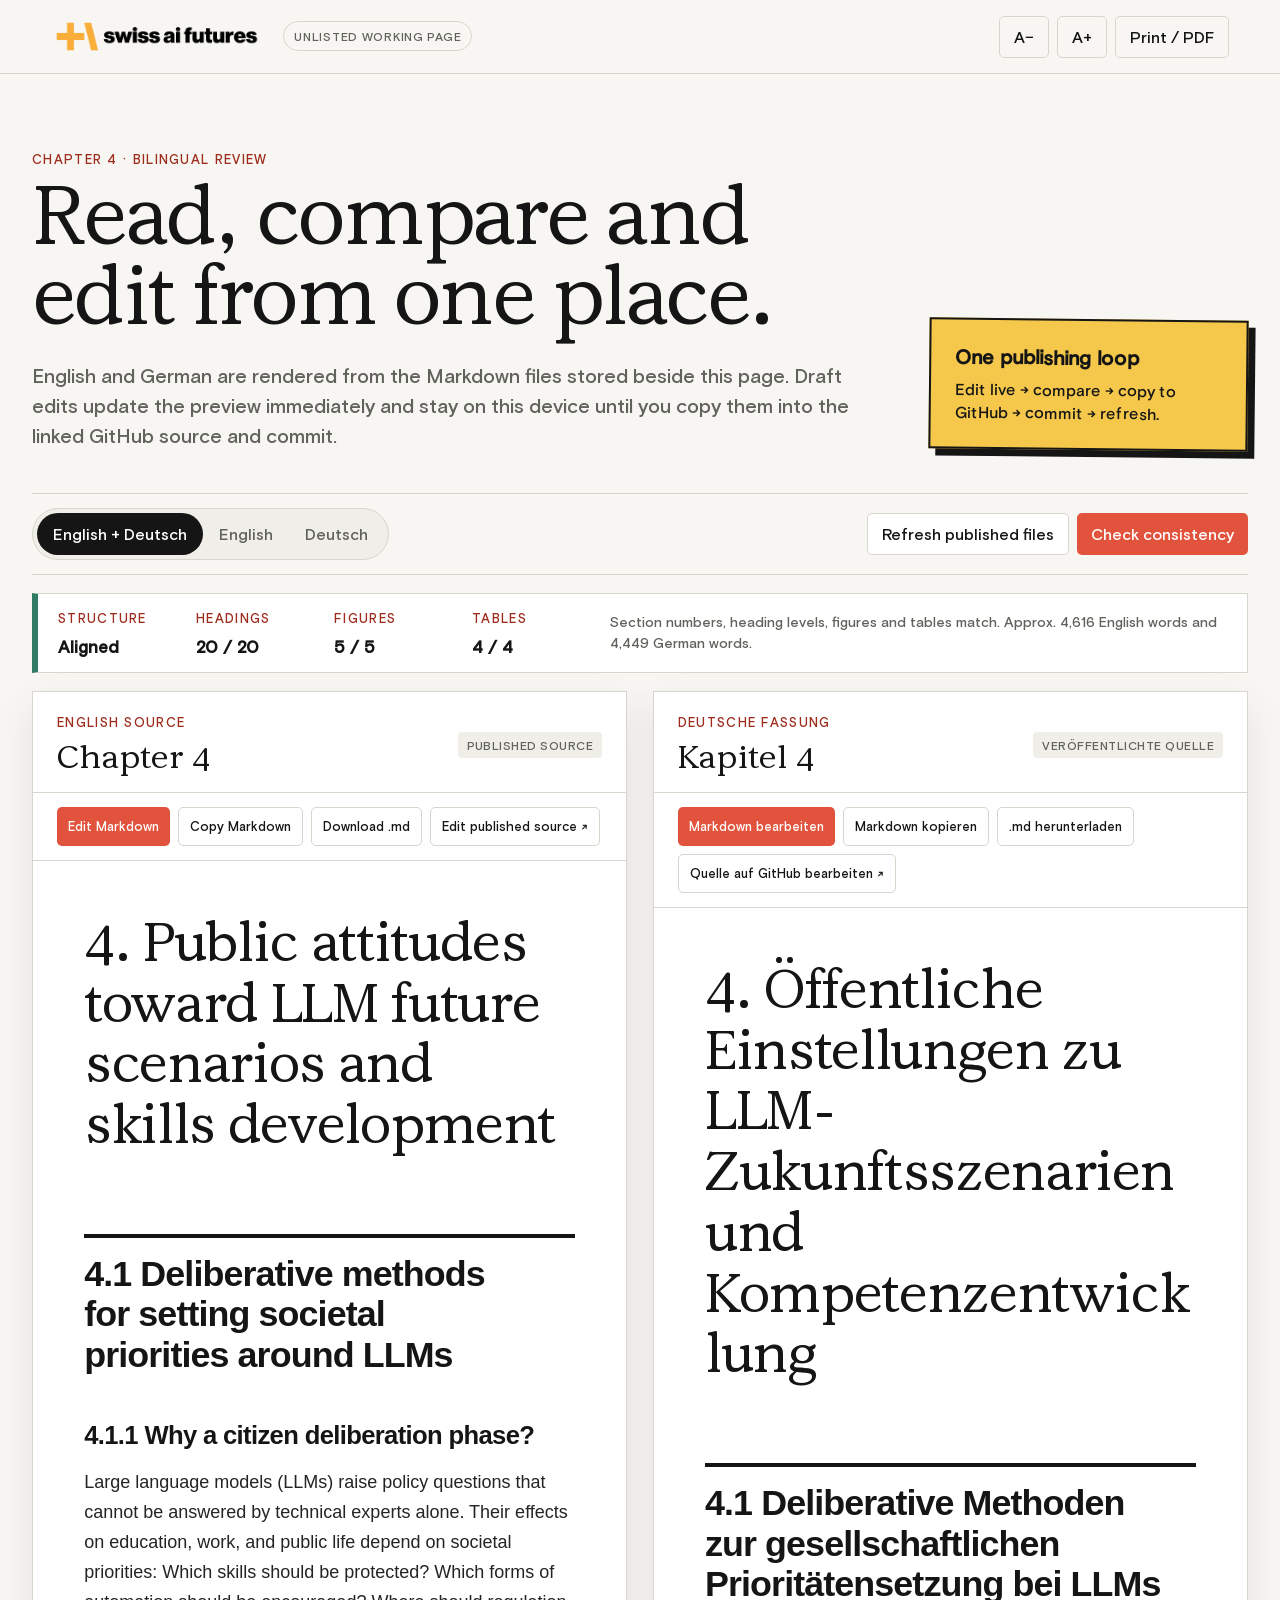
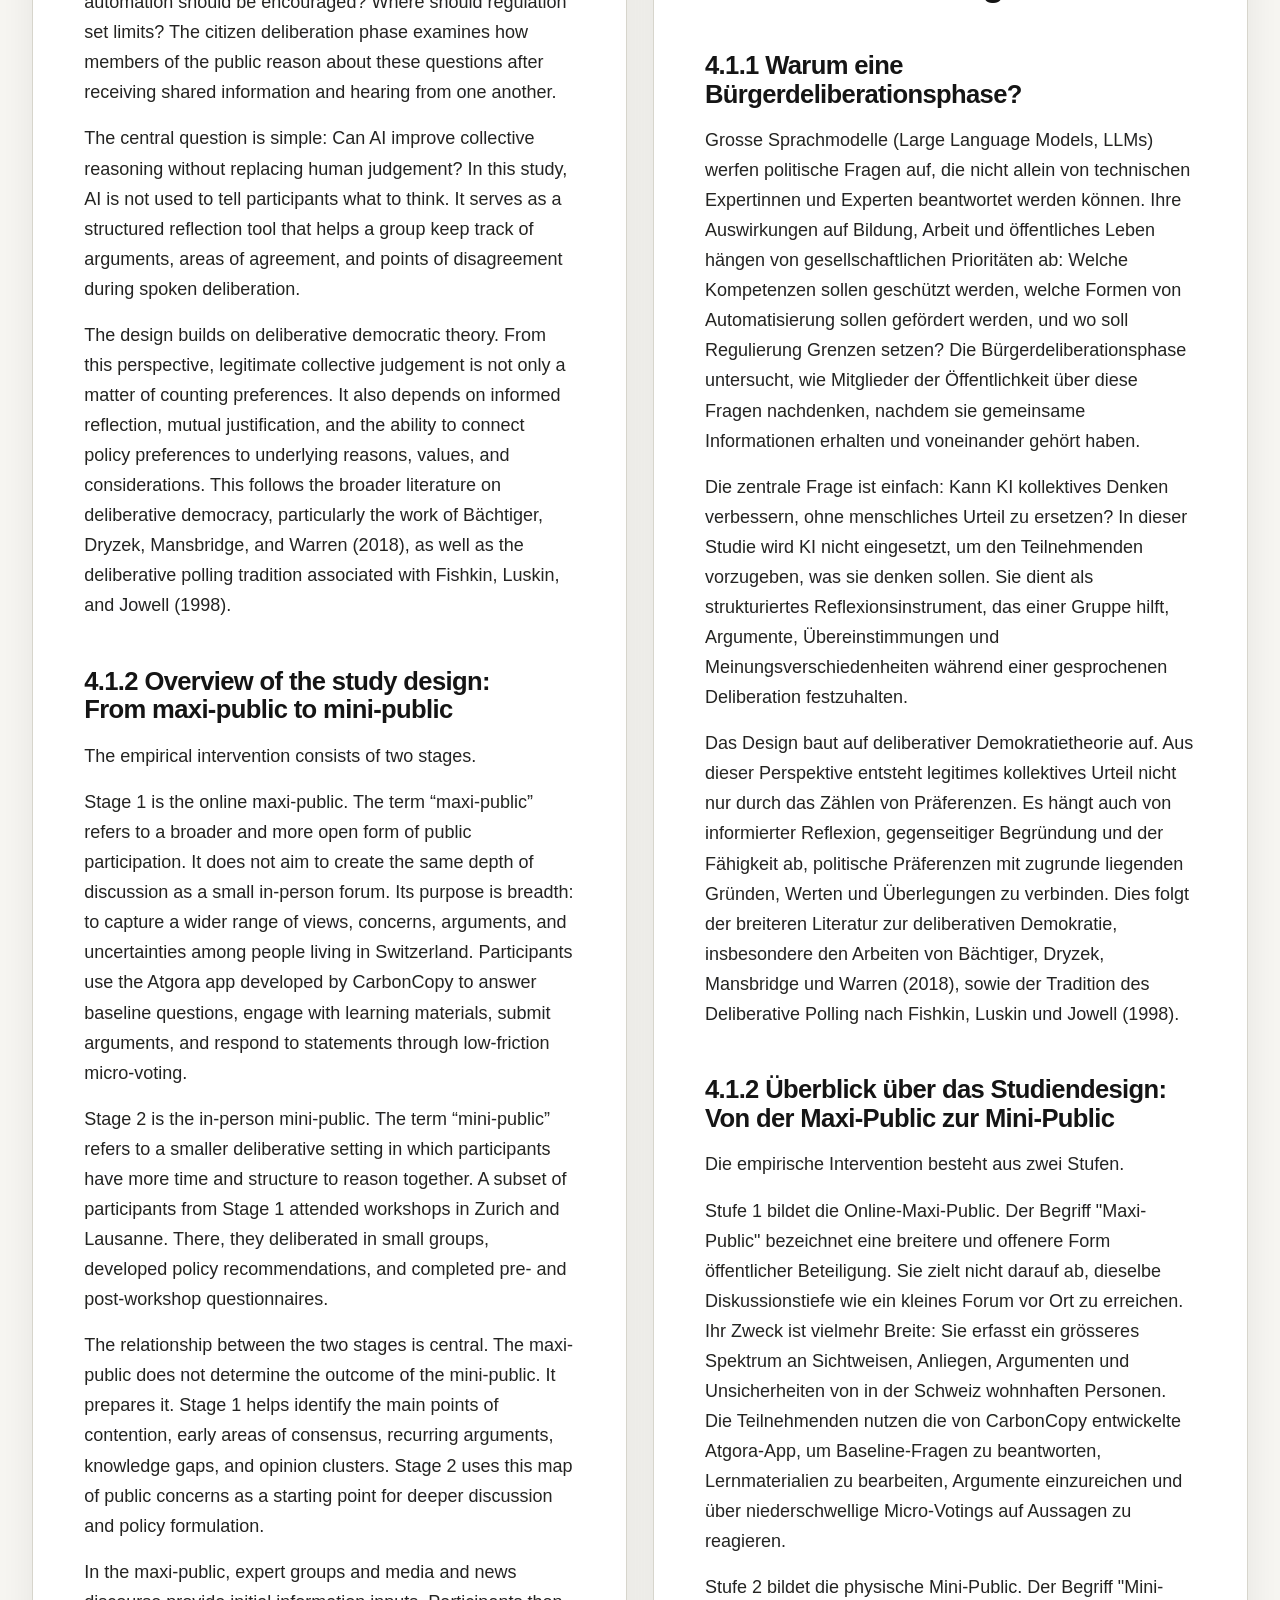
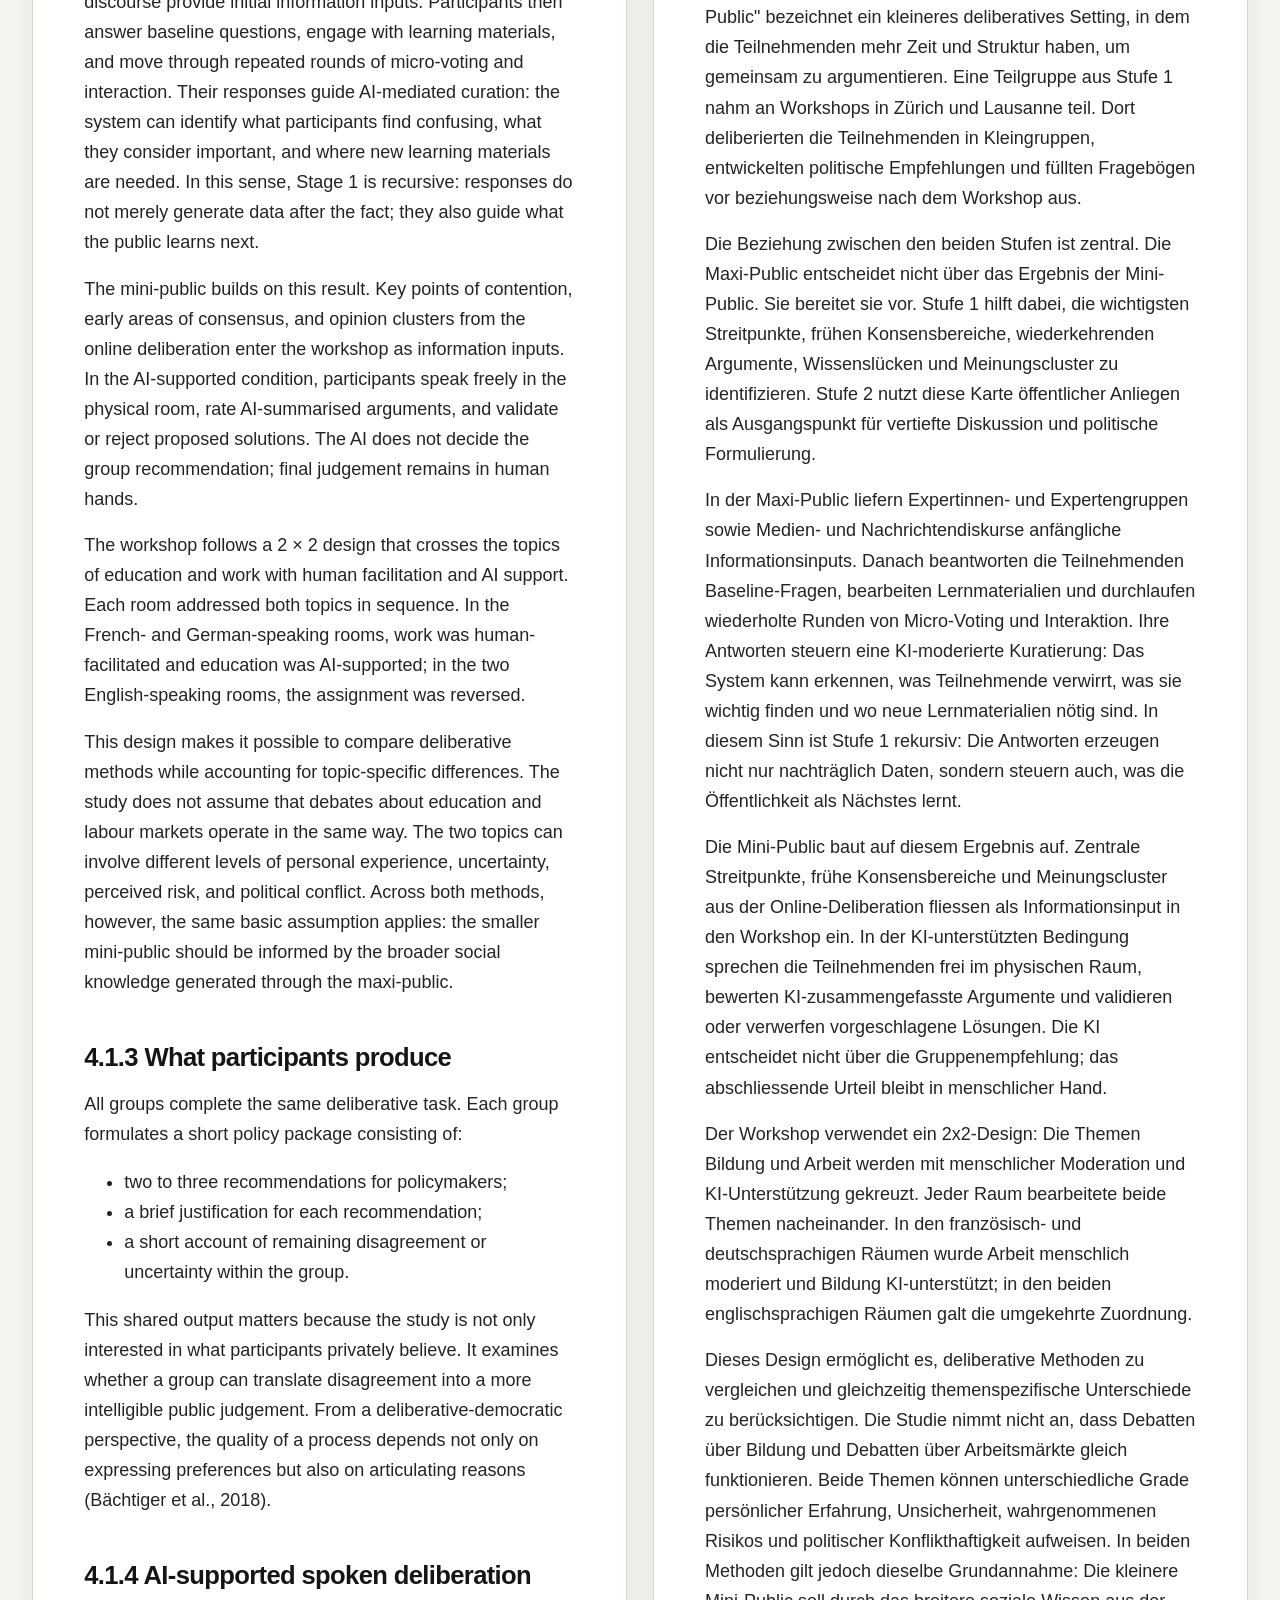
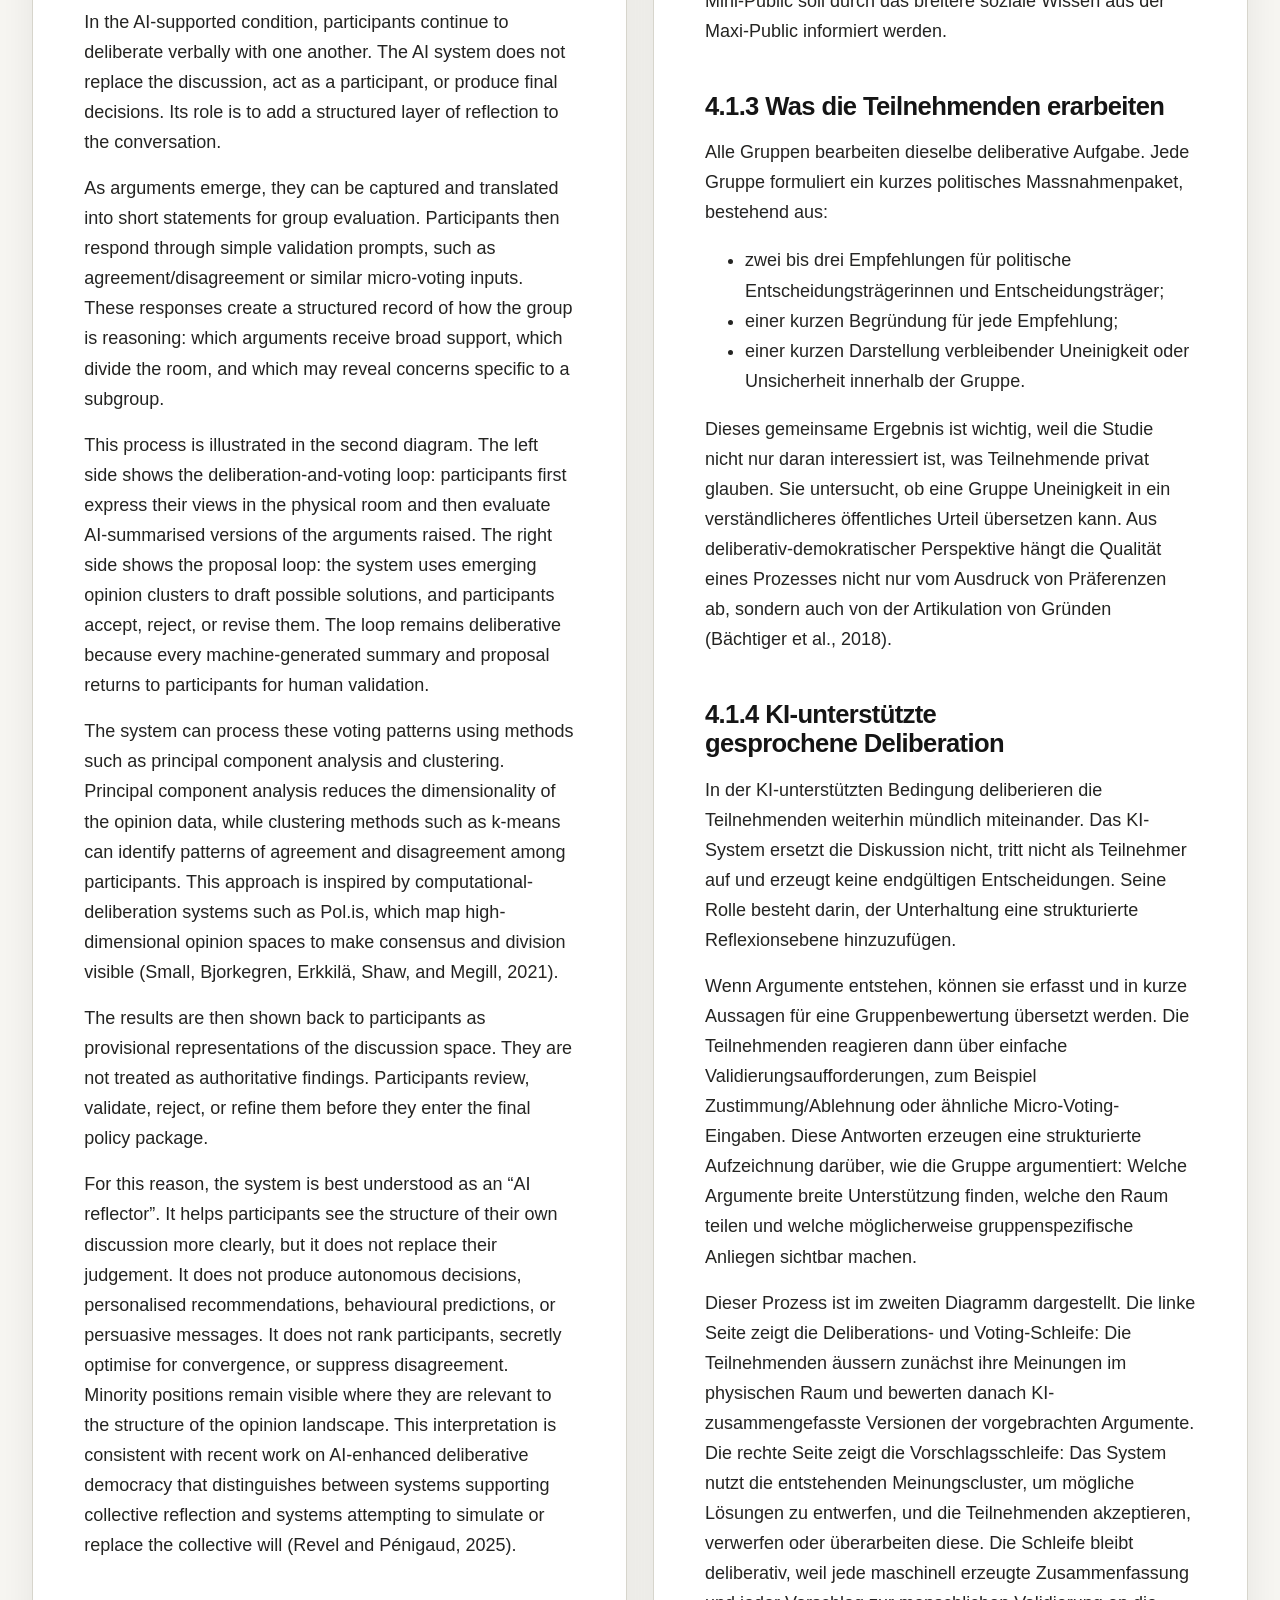
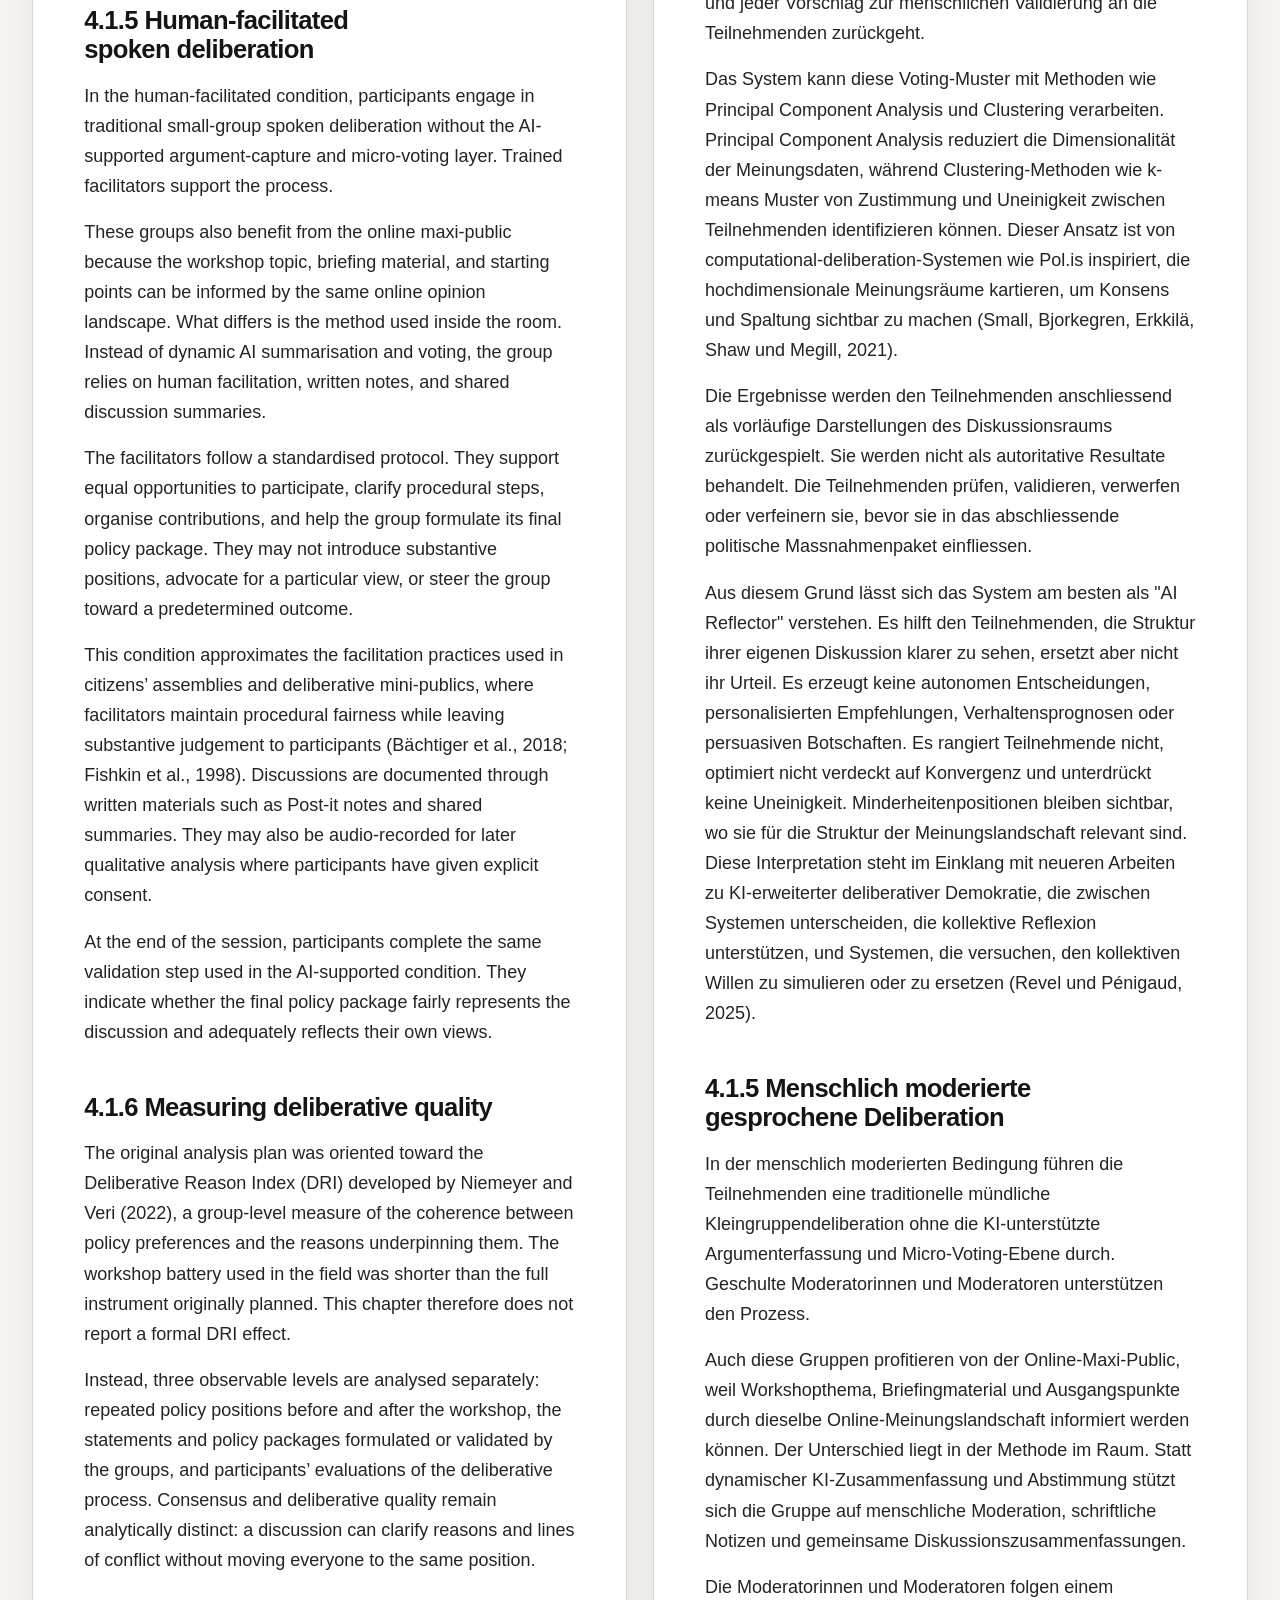
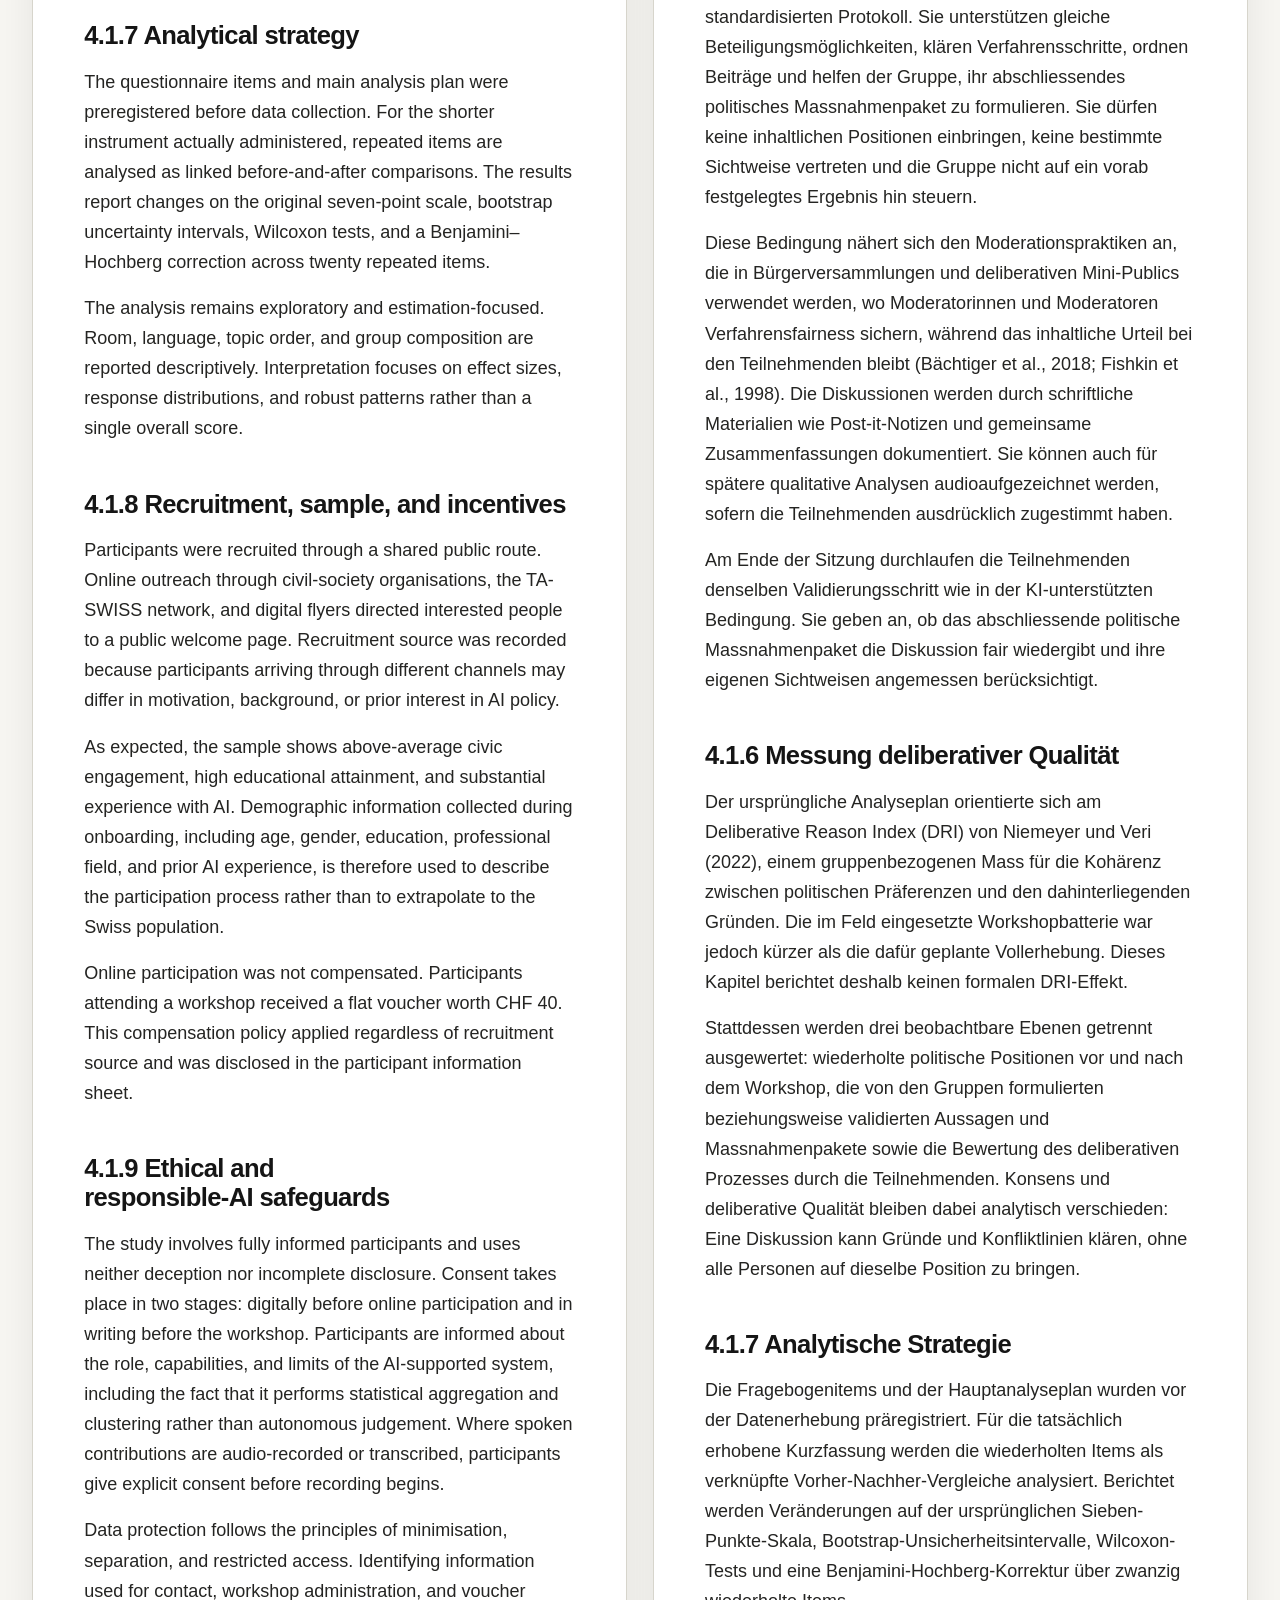
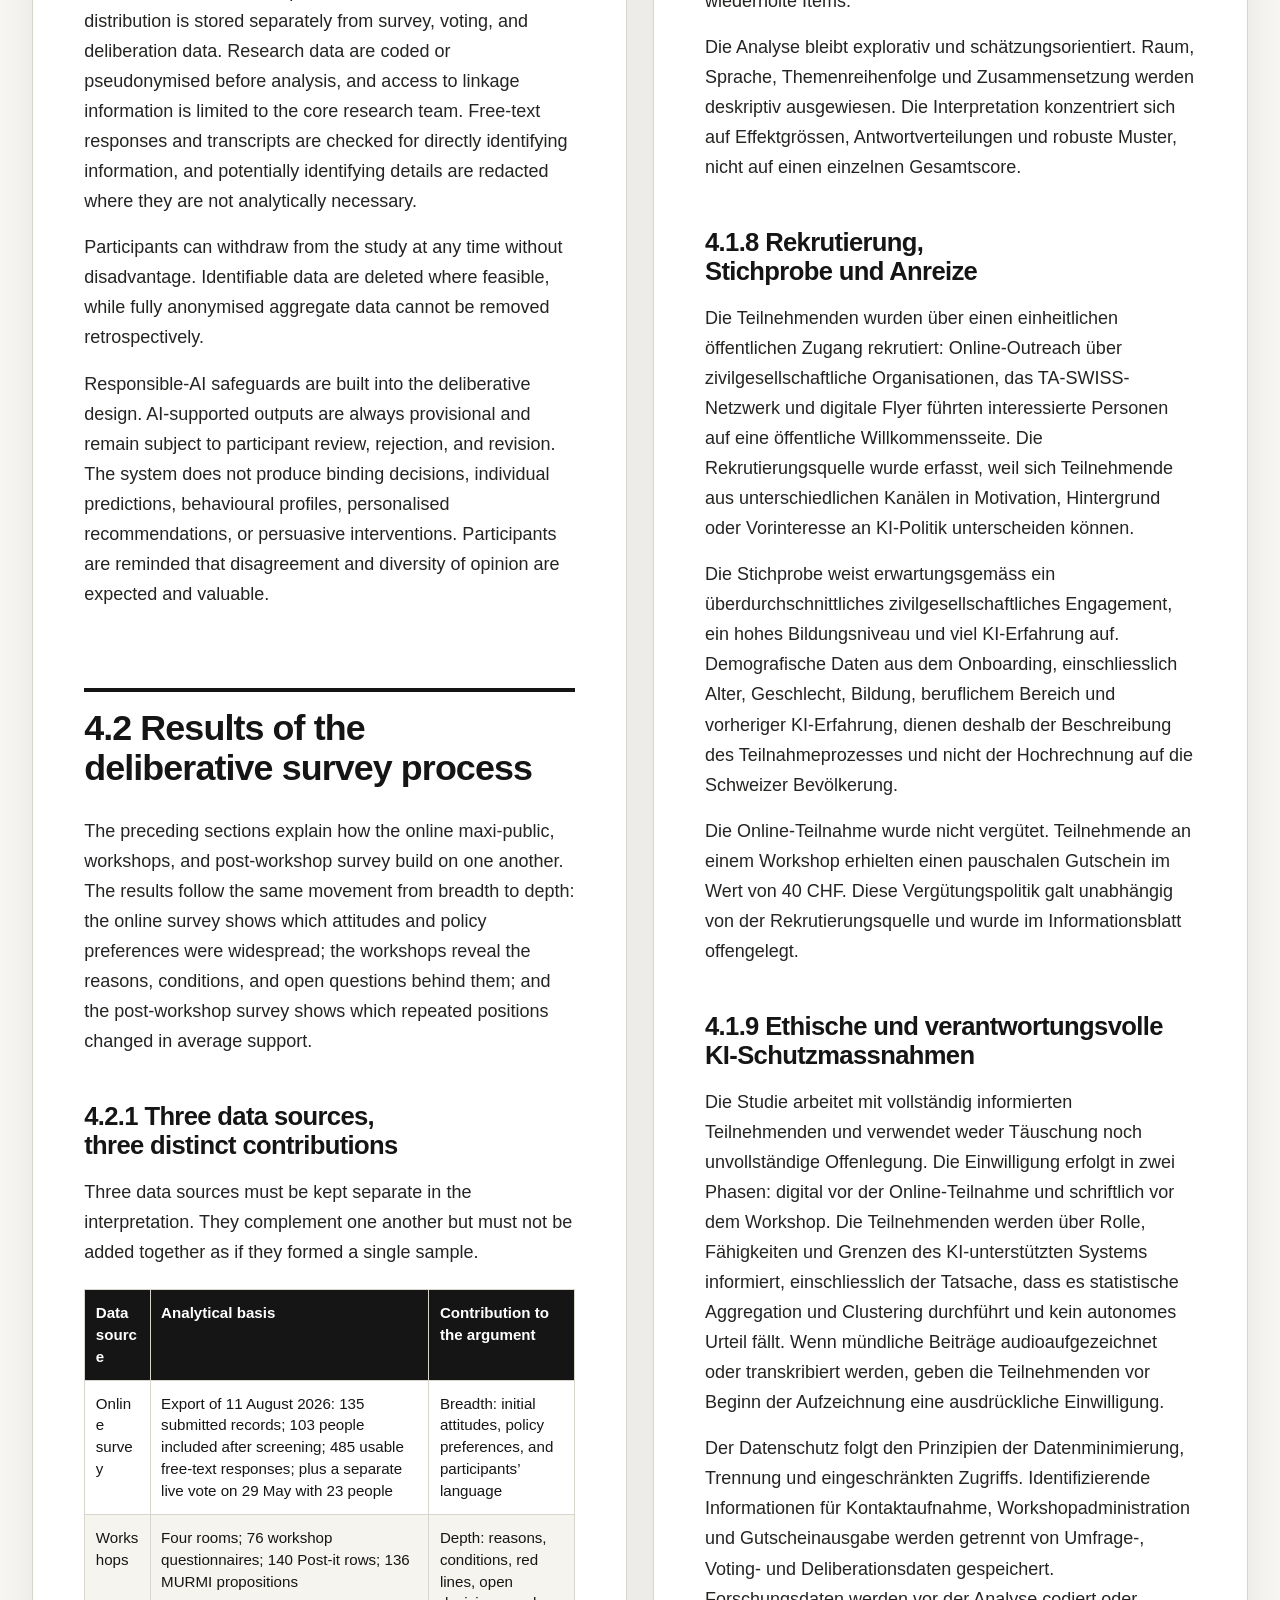
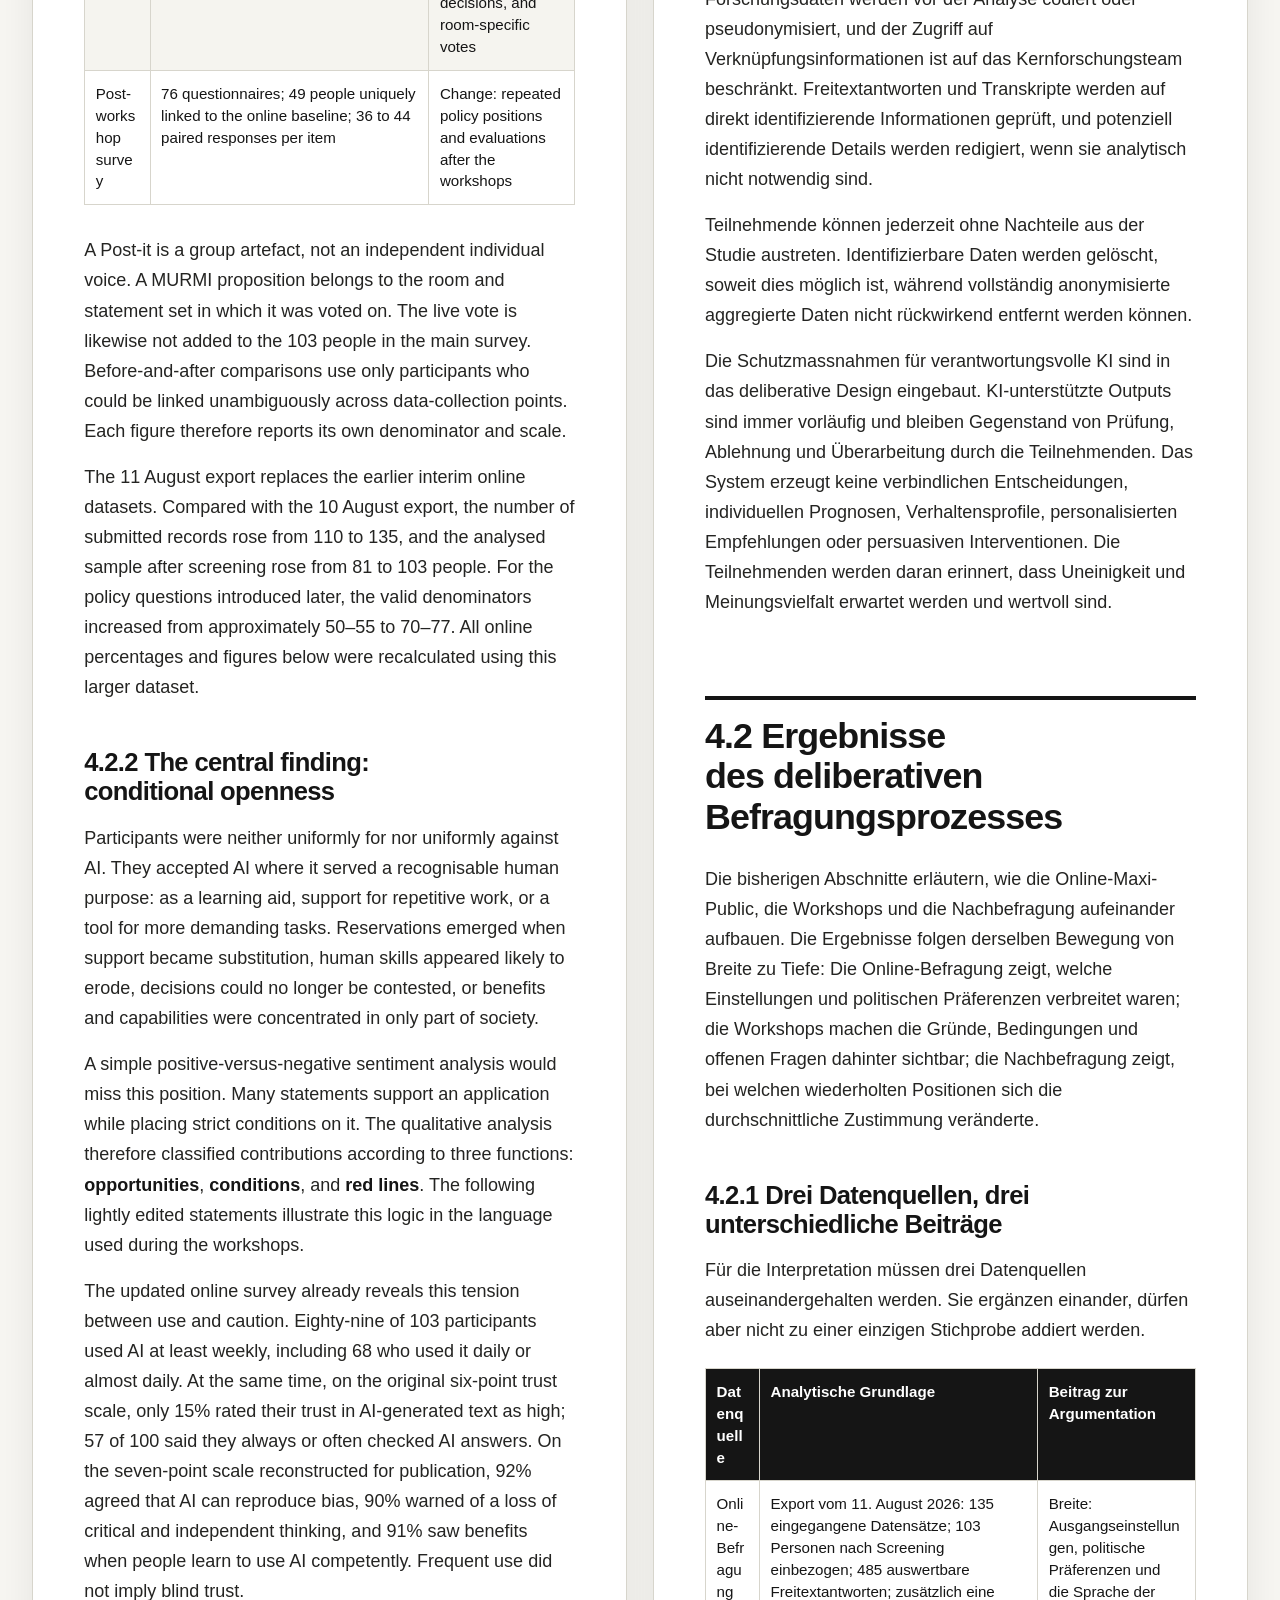
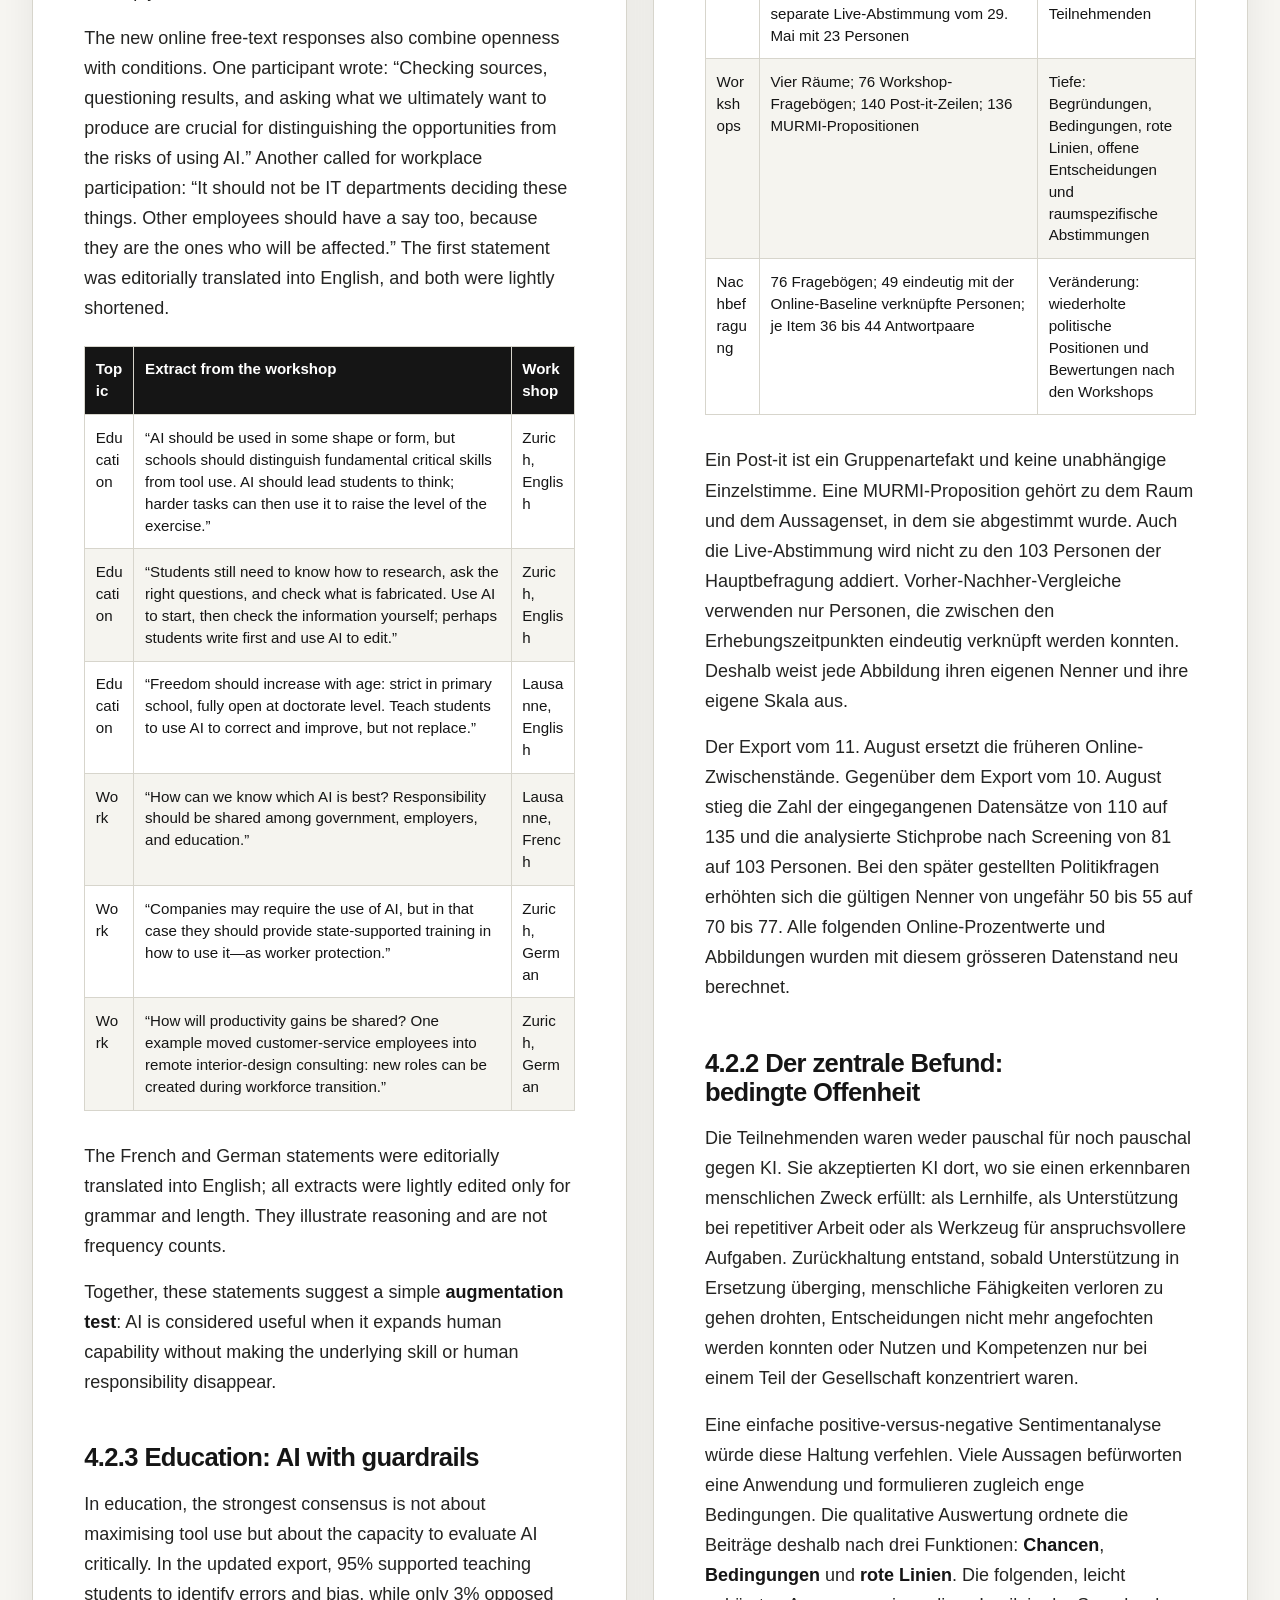
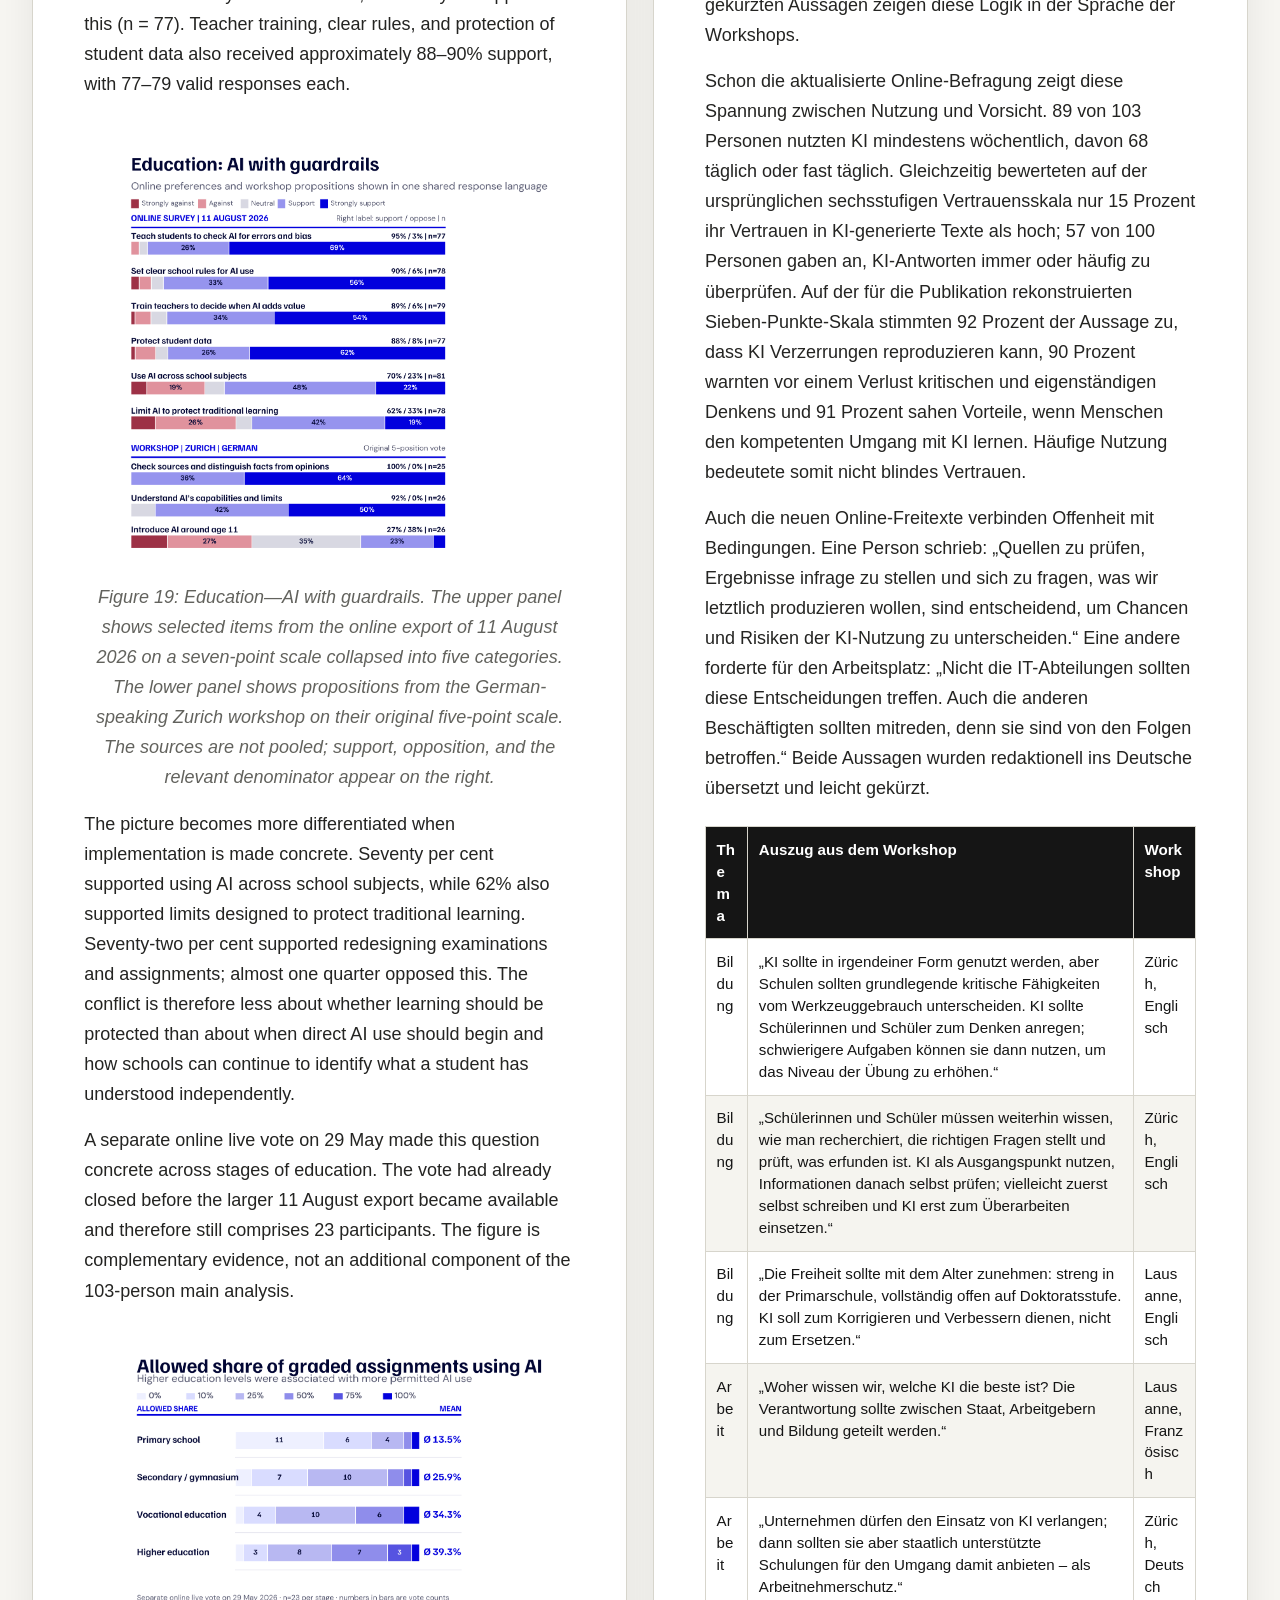
==== chapter4-review-4b8e2d/index.html @ c5f400b4 "Add unlisted bilingual Chapter 4 workbench" ====
<!doctype html>
<html lang="en" data-font-size="comfortable">
  <head>
    <meta charset="utf-8">
    <meta name="viewport" content="width=device-width, initial-scale=1">
    <meta name="robots" content="noindex, nofollow, noarchive, nosnippet">
    <meta name="googlebot" content="noindex, nofollow, noarchive, nosnippet">
    <meta name="referrer" content="no-referrer">
    <meta name="theme-color" content="#f7f6f2">
    <title>Chapter 4 bilingual workbench · Swiss AI Futures</title>
    <link rel="icon" type="image/png" href="../assets/images/logos/favicon.png">
    <link rel="stylesheet" href="styles.css">
  </head>
  <body>
    <a class="skip-link" href="#workspace">Skip to the chapter</a>

    <header class="site-header">
      <div class="brand-block">
        <img
          src="../assets/images/logos/logo-warm-long.png"
          alt="Swiss AI Futures"
          width="214"
          height="43"
        >
        <span class="privacy-label">Unlisted working page</span>
      </div>
      <div class="header-actions">
        <button class="quiet-button" id="smaller-text" type="button" aria-label="Make text smaller">A−</button>
        <button class="quiet-button" id="larger-text" type="button" aria-label="Make text larger">A+</button>
        <button class="quiet-button" id="print-page" type="button">Print / PDF</button>
      </div>
    </header>

    <main id="workspace">
      <section class="workspace-intro" aria-labelledby="page-title">
        <div>
          <p class="eyebrow">Chapter 4 · bilingual review</p>
          <h1 id="page-title">Read, compare and edit from one place.</h1>
          <p class="intro-copy">
            English and German are rendered from the Markdown files stored beside this page. Draft edits update the
            preview immediately and stay on this device until you copy them into the linked GitHub source and commit.
          </p>
        </div>
        <div class="source-note" aria-label="How synchronisation works">
          <strong>One publishing loop</strong>
          <span>Edit live → compare → copy to GitHub → commit → refresh.</span>
        </div>
      </section>

      <div class="workspace-toolbar" aria-label="Workspace controls">
        <div class="segmented-control" role="group" aria-label="Language view">
          <button type="button" data-view="compare" aria-pressed="true">English + Deutsch</button>
          <button type="button" data-view="en" aria-pressed="false">English</button>
          <button type="button" data-view="de" aria-pressed="false">Deutsch</button>
        </div>
        <div class="toolbar-actions">
          <button class="secondary-button" id="refresh-sources" type="button">Refresh published files</button>
          <button class="primary-button" id="compare-structure" type="button">Check consistency</button>
        </div>
      </div>

      <section class="consistency-panel" id="consistency-panel" aria-live="polite">
        <div>
          <span class="metric-label">Structure</span>
          <strong id="structure-status">Checking…</strong>
        </div>
        <div>
          <span class="metric-label">Headings</span>
          <strong id="heading-count">—</strong>
        </div>
        <div>
          <span class="metric-label">Figures</span>
          <strong id="figure-count">—</strong>
        </div>
        <div>
          <span class="metric-label">Tables</span>
          <strong id="table-count">—</strong>
        </div>
        <p id="consistency-detail">Loading the published Markdown files.</p>
      </section>

      <div class="workspace-grid" data-view="compare">
        <section class="language-panel" data-language="en" aria-labelledby="english-heading">
          <header class="language-header">
            <div>
              <p class="language-kicker">English source</p>
              <h2 id="english-heading">Chapter 4</h2>
            </div>
            <span class="document-status" data-status="en">Loading…</span>
          </header>

          <div class="document-actions" aria-label="English document actions">
            <button class="edit-toggle primary-button" type="button" data-language-action="en">Edit Markdown</button>
            <button class="secondary-button" type="button" data-copy="en">Copy Markdown</button>
            <button class="secondary-button" type="button" data-download="en">Download .md</button>
            <a
              class="secondary-button link-button"
              data-github="en"
              href="https://github.com/joshuay1/swiss-ai-futures/edit/main/chapter4-review-4b8e2d/chapter4-en.md"
              target="_blank"
              rel="noopener noreferrer"
            >Edit published source ↗</a>
          </div>

          <p class="editing-help" data-help="en" hidden>
            Your draft is saved only in this browser. When ready, copy it, open the published source, paste, and commit.
          </p>

          <div class="document-surface" data-surface="en">
            <div class="editor-pane" data-editor-pane="en" hidden>
              <label for="editor-en">English Markdown</label>
              <textarea id="editor-en" spellcheck="true" aria-label="Edit English Markdown"></textarea>
              <div class="editor-footer">
                <span data-saved="en">Local autosave is on</span>
                <button class="text-button" type="button" data-reset="en">Discard local draft</button>
              </div>
            </div>
            <article class="markdown-body" id="preview-en" aria-label="English chapter preview">
              <p class="loading-copy">Loading English…</p>
            </article>
          </div>
        </section>

        <section class="language-panel" data-language="de" aria-labelledby="german-heading">
          <header class="language-header">
            <div>
              <p class="language-kicker">Deutsche Fassung</p>
              <h2 id="german-heading">Kapitel 4</h2>
            </div>
            <span class="document-status" data-status="de">Wird geladen…</span>
          </header>

          <div class="document-actions" aria-label="German document actions">
            <button class="edit-toggle primary-button" type="button" data-language-action="de">Markdown bearbeiten</button>
            <button class="secondary-button" type="button" data-copy="de">Markdown kopieren</button>
            <button class="secondary-button" type="button" data-download="de">.md herunterladen</button>
            <a
              class="secondary-button link-button"
              data-github="de"
              href="https://github.com/joshuay1/swiss-ai-futures/edit/main/chapter4-review-4b8e2d/chapter4-de.md"
              target="_blank"
              rel="noopener noreferrer"
            >Quelle auf GitHub bearbeiten ↗</a>
          </div>

          <p class="editing-help" data-help="de" hidden>
            Der Entwurf bleibt in diesem Browser. Danach kopieren, die veröffentlichte Quelle öffnen, einfügen und committen.
          </p>

          <div class="document-surface" data-surface="de">
            <div class="editor-pane" data-editor-pane="de" hidden>
              <label for="editor-de">Deutsches Markdown</label>
              <textarea id="editor-de" spellcheck="true" aria-label="Deutsches Markdown bearbeiten"></textarea>
              <div class="editor-footer">
                <span data-saved="de">Lokales Speichern ist aktiv</span>
                <button class="text-button" type="button" data-reset="de">Lokalen Entwurf verwerfen</button>
              </div>
            </div>
            <article class="markdown-body" id="preview-de" lang="de" aria-label="Vorschau des deutschen Kapitels">
              <p class="loading-copy">Deutsch wird geladen…</p>
            </article>
          </div>
        </section>
      </div>
    </main>

    <div class="toast" id="toast" role="status" aria-live="polite" hidden></div>

    <script src="vendor/marked.umd.js"></script>
    <script src="app.js"></script>
  </body>
</html>
---- chapter4-review-4b8e2d/styles.css ----
@font-face {
  font-family: "Basis Grotesque";
  src: url("../assets/fonts/BasisGrotesque-Medium.woff2") format("woff2");
  font-display: swap;
  font-weight: 500;
}

@font-face {
  font-family: "New Cooper";
  src: url("../assets/fonts/NewCooperBeta-Regular.woff2") format("woff2");
  font-display: swap;
  font-weight: 400;
}

:root {
  --paper: #f7f6f2;
  --surface: #ffffff;
  --surface-soft: #efeee8;
  --ink: #151515;
  --muted: #62625d;
  --line: #d7d5cc;
  --accent: #e1533d;
  --accent-dark: #9e2c1d;
  --yellow: #f5c84b;
  --green: #2f7c65;
  --shadow: 0 14px 38px rgba(24, 24, 20, 0.08);
  --reading-size: 18px;
  --reading-leading: 1.67;
}

html[data-font-size="compact"] {
  --reading-size: 16px;
}

html[data-font-size="large"] {
  --reading-size: 21px;
}

* {
  box-sizing: border-box;
}

html {
  scroll-behavior: smooth;
}

body {
  margin: 0;
  background: var(--paper);
  color: var(--ink);
  font-family: "Basis Grotesque", Arial, sans-serif;
  -webkit-font-smoothing: antialiased;
}

button,
textarea,
a {
  font: inherit;
}

button,
a {
  -webkit-tap-highlight-color: transparent;
}

button:focus-visible,
a:focus-visible,
textarea:focus-visible {
  outline: 3px solid var(--yellow);
  outline-offset: 3px;
}

.skip-link {
  position: fixed;
  top: 12px;
  left: 12px;
  z-index: 20;
  transform: translateY(-160%);
  background: var(--ink);
  color: white;
  padding: 10px 14px;
}

.skip-link:focus {
  transform: translateY(0);
}

.site-header {
  position: sticky;
  top: 0;
  z-index: 10;
  display: flex;
  align-items: center;
  justify-content: space-between;
  min-height: 74px;
  padding: 14px clamp(18px, 4vw, 64px);
  background: rgba(247, 246, 242, 0.94);
  border-bottom: 1px solid var(--line);
  backdrop-filter: blur(16px);
}

.brand-block,
.header-actions,
.workspace-toolbar,
.toolbar-actions,
.document-actions,
.language-header,
.editor-footer {
  display: flex;
  align-items: center;
}

.brand-block {
  gap: 18px;
}

.brand-block img {
  display: block;
  width: min(214px, 43vw);
  height: auto;
}

.privacy-label {
  padding: 7px 10px;
  border: 1px solid var(--line);
  border-radius: 999px;
  color: var(--muted);
  font-size: 12px;
  letter-spacing: 0.06em;
  text-transform: uppercase;
}

.header-actions {
  gap: 8px;
}

main {
  width: min(1800px, calc(100% - clamp(24px, 5vw, 88px)));
  margin: 0 auto;
  padding: clamp(36px, 6vw, 84px) 0 96px;
}

.workspace-intro {
  display: grid;
  grid-template-columns: minmax(0, 1.7fr) minmax(260px, 0.65fr);
  gap: clamp(28px, 5vw, 80px);
  align-items: end;
  max-width: 1280px;
  margin-bottom: 42px;
}

.eyebrow,
.language-kicker,
.metric-label {
  margin: 0 0 8px;
  color: var(--accent-dark);
  font-size: 13px;
  letter-spacing: 0.1em;
  text-transform: uppercase;
}

h1,
h2,
h3 {
  text-wrap: balance;
}

h1 {
  max-width: 900px;
  margin: 0;
  font-family: "New Cooper", Georgia, serif;
  font-size: clamp(44px, 6.4vw, 94px);
  font-weight: 400;
  line-height: 0.98;
  letter-spacing: -0.045em;
}

.intro-copy {
  max-width: 850px;
  margin: 26px 0 0;
  color: var(--muted);
  font-size: clamp(17px, 1.55vw, 22px);
  line-height: 1.5;
}

.source-note {
  display: grid;
  gap: 9px;
  padding: 24px;
  background: var(--yellow);
  border: 2px solid var(--ink);
  box-shadow: 7px 7px 0 var(--ink);
  transform: rotate(0.6deg);
}

.source-note strong {
  font-size: 20px;
}

.source-note span {
  line-height: 1.45;
}

.workspace-toolbar {
  position: sticky;
  top: 74px;
  z-index: 9;
  justify-content: space-between;
  gap: 18px;
  padding: 14px 0;
  background: var(--paper);
  border-top: 1px solid var(--line);
  border-bottom: 1px solid var(--line);
}

.segmented-control {
  display: inline-flex;
  padding: 4px;
  background: var(--surface-soft);
  border: 1px solid var(--line);
  border-radius: 999px;
}

.segmented-control button,
.quiet-button,
.primary-button,
.secondary-button,
.text-button {
  border: 0;
  cursor: pointer;
}

.segmented-control button {
  min-height: 42px;
  padding: 8px 16px;
  background: transparent;
  border-radius: 999px;
  color: var(--muted);
}

.segmented-control button[aria-pressed="true"] {
  background: var(--ink);
  color: white;
}

.toolbar-actions,
.document-actions {
  flex-wrap: wrap;
  gap: 8px;
}

.quiet-button,
.primary-button,
.secondary-button {
  display: inline-flex;
  align-items: center;
  justify-content: center;
  min-height: 42px;
  padding: 9px 14px;
  border-radius: 5px;
  text-decoration: none;
}

.quiet-button {
  background: transparent;
  color: var(--ink);
  border: 1px solid var(--line);
}

.primary-button {
  background: var(--accent);
  color: white;
}

.primary-button:hover {
  background: var(--accent-dark);
}

.secondary-button {
  background: var(--surface);
  color: var(--ink);
  border: 1px solid var(--line);
}

.secondary-button:hover,
.quiet-button:hover {
  border-color: var(--ink);
}

.consistency-panel {
  display: grid;
  grid-template-columns: repeat(4, minmax(120px, auto)) minmax(260px, 1fr);
  gap: 18px;
  align-items: center;
  margin: 18px 0;
  padding: 16px 20px;
  background: var(--surface);
  border: 1px solid var(--line);
  border-left: 6px solid var(--green);
}

.consistency-panel > div {
  display: grid;
  gap: 2px;
}

.consistency-panel strong {
  font-size: 17px;
}

.consistency-panel p {
  margin: 0;
  color: var(--muted);
  font-size: 14px;
  line-height: 1.45;
}

.workspace-grid {
  display: grid;
  grid-template-columns: repeat(2, minmax(0, 1fr));
  gap: clamp(16px, 2vw, 30px);
  align-items: start;
}

.workspace-grid[data-view="en"] [data-language="de"],
.workspace-grid[data-view="de"] [data-language="en"] {
  display: none;
}

.workspace-grid[data-view="en"],
.workspace-grid[data-view="de"] {
  grid-template-columns: minmax(0, 1040px);
  justify-content: center;
}

.language-panel {
  min-width: 0;
  background: var(--surface);
  border: 1px solid var(--line);
  box-shadow: var(--shadow);
}

.language-header {
  justify-content: space-between;
  gap: 20px;
  padding: 22px 24px 16px;
  border-bottom: 1px solid var(--line);
}

.language-header h2 {
  margin: 0;
  font-family: "New Cooper", Georgia, serif;
  font-size: 32px;
  font-weight: 400;
}

.document-status {
  flex: none;
  padding: 6px 9px;
  background: var(--surface-soft);
  border-radius: 4px;
  color: var(--muted);
  font-size: 12px;
  letter-spacing: 0.04em;
  text-transform: uppercase;
}

.document-status.is-draft {
  background: #fff1c6;
  color: #735100;
}

.document-actions {
  padding: 14px 24px;
  border-bottom: 1px solid var(--line);
}

.document-actions .primary-button,
.document-actions .secondary-button {
  min-height: 39px;
  padding: 8px 11px;
  font-size: 13px;
}

.editing-help {
  margin: 0;
  padding: 12px 24px;
  background: #fff8dc;
  border-bottom: 1px solid #e5d79b;
  color: #5f5118;
  font-size: 13px;
  line-height: 1.45;
}

.document-surface.is-editing {
  display: grid;
  grid-template-columns: minmax(300px, 0.85fr) minmax(360px, 1.15fr);
}

.workspace-grid[data-view="compare"] .document-surface.is-editing {
  grid-template-columns: 1fr;
}

.editor-pane {
  position: sticky;
  top: 147px;
  align-self: start;
  padding: 18px;
  background: #20201e;
  color: white;
}

.workspace-grid[data-view="compare"] .editor-pane {
  position: static;
}

.editor-pane label {
  display: block;
  margin-bottom: 10px;
  font-size: 13px;
  letter-spacing: 0.08em;
  text-transform: uppercase;
}

.editor-pane textarea {
  display: block;
  width: 100%;
  min-height: 68vh;
  resize: vertical;
  padding: 16px;
  background: #111110;
  border: 1px solid #54544f;
  border-radius: 4px;
  color: #f7f6f2;
  font-family: ui-monospace, SFMono-Regular, Menlo, Consolas, monospace;
  font-size: 15px;
  line-height: 1.55;
  tab-size: 2;
}

.editor-footer {
  justify-content: space-between;
  gap: 16px;
  margin-top: 10px;
  color: #bab9b3;
  font-size: 12px;
}

.text-button {
  padding: 3px 0;
  background: transparent;
  color: #ffd467;
  text-decoration: underline;
  text-underline-offset: 3px;
}

.markdown-body {
  min-width: 0;
  padding: clamp(25px, 4vw, 56px);
  overflow-wrap: anywhere;
  font-family: Arial, sans-serif;
  font-size: var(--reading-size);
  line-height: var(--reading-leading);
}

.markdown-body > :first-child {
  margin-top: 0;
}

.markdown-body h1,
.markdown-body h2,
.markdown-body h3 {
  scroll-margin-top: 170px;
  color: var(--ink);
  line-height: 1.13;
  letter-spacing: -0.025em;
}

.markdown-body h1 {
  margin: 0 0 1.2em;
  font-family: "New Cooper", Georgia, serif;
  font-size: clamp(40px, 4.2vw, 68px);
  font-weight: 400;
}

.markdown-body h2 {
  margin: 2.2em 0 0.75em;
  padding-top: 0.45em;
  border-top: 4px solid var(--ink);
  font-size: clamp(29px, 2.8vw, 44px);
}

.markdown-body h3 {
  margin: 1.8em 0 0.65em;
  font-size: clamp(23px, 2vw, 31px);
}

.markdown-body p,
.markdown-body li {
  color: #242422;
}

.markdown-body p {
  margin: 0.9em 0;
}

.markdown-body strong {
  color: var(--ink);
}

.markdown-body a {
  color: var(--accent-dark);
  text-decoration-thickness: 2px;
  text-underline-offset: 3px;
}

.markdown-body blockquote {
  margin: 1.5em 0;
  padding: 0.8em 1.1em;
  background: #fff4cb;
  border-left: 7px solid var(--yellow);
}

.markdown-body blockquote p {
  margin: 0;
  font-size: 1.08em;
}

.markdown-body img {
  display: block;
  max-width: 100%;
  height: auto;
  margin: 2em auto 0.6em;
}

.markdown-body em {
  color: var(--muted);
}

.markdown-body table {
  display: table;
  width: 100%;
  margin: 1.5em 0 2em;
  border-collapse: collapse;
  font-size: 0.84em;
  line-height: 1.45;
}

.markdown-body th,
.markdown-body td {
  padding: 0.78em 0.7em;
  border: 1px solid var(--line);
  text-align: left;
  vertical-align: top;
}

.markdown-body th {
  background: var(--ink);
  color: white;
}

.markdown-body tr:nth-child(even) td {
  background: #f5f4ef;
}

.loading-copy {
  color: var(--muted);
}

.toast {
  position: fixed;
  right: 18px;
  bottom: 18px;
  z-index: 30;
  max-width: min(420px, calc(100vw - 36px));
  padding: 14px 18px;
  background: var(--ink);
  color: white;
  border-radius: 5px;
  box-shadow: var(--shadow);
  line-height: 1.4;
}

@media (max-width: 1120px) {
  .workspace-grid,
  .workspace-grid[data-view="compare"] {
    grid-template-columns: 1fr;
  }

  .consistency-panel {
    grid-template-columns: repeat(4, 1fr);
  }

  .consistency-panel p {
    grid-column: 1 / -1;
  }
}

@media (max-width: 780px) {
  .site-header {
    position: static;
    align-items: flex-start;
    padding: 14px 16px;
  }

  .brand-block {
    align-items: flex-start;
    flex-direction: column;
    gap: 7px;
  }

  .privacy-label {
    padding: 0;
    border: 0;
  }

  .header-actions .quiet-button:nth-child(1),
  .header-actions .quiet-button:nth-child(2) {
    display: none;
  }

  main {
    width: min(100% - 24px, 720px);
    padding-top: 30px;
  }

  .workspace-intro {
    grid-template-columns: 1fr;
  }

  h1 {
    font-size: clamp(40px, 13vw, 64px);
  }

  .source-note {
    margin-right: 8px;
  }

  .workspace-toolbar {
    top: 0;
    display: grid;
  }

  .segmented-control {
    display: grid;
    grid-template-columns: 1.35fr 0.8fr 0.8fr;
    width: 100%;
  }

  .segmented-control button {
    min-width: 0;
    padding: 8px;
    font-size: 13px;
  }

  .toolbar-actions {
    display: grid;
    grid-template-columns: 1fr 1fr;
  }

  .consistency-panel {
    grid-template-columns: 1fr 1fr;
  }

  .consistency-panel p {
    grid-column: 1 / -1;
  }

  .language-header,
  .document-actions,
  .editing-help {
    padding-left: 16px;
    padding-right: 16px;
  }

  .language-header {
    align-items: flex-start;
  }

  .document-actions {
    display: grid;
    grid-template-columns: 1fr 1fr;
  }

  .document-actions > * {
    width: 100%;
    text-align: center;
  }

  .document-surface.is-editing {
    grid-template-columns: 1fr;
  }

  .editor-pane {
    position: static;
  }

  .editor-pane textarea {
    min-height: 58vh;
    font-size: 16px;
  }

  .markdown-body {
    padding: 28px 18px 40px;
    font-size: 17px;
  }

  .markdown-body h1 {
    font-size: 38px;
  }

  .markdown-body h2 {
    font-size: 29px;
  }

  .markdown-body h3 {
    font-size: 23px;
  }

  .markdown-body table {
    display: block;
    width: 100%;
    overflow-x: auto;
    font-size: 14px;
    white-space: normal;
  }
}

@media print {
  body {
    background: white;
  }

  .site-header,
  .workspace-intro,
  .workspace-toolbar,
  .consistency-panel,
  .document-actions,
  .editing-help,
  .editor-pane,
  .toast {
    display: none !important;
  }

  main {
    width: 100%;
    padding: 0;
  }

  .workspace-grid {
    display: block;
  }

  .language-panel {
    break-after: page;
    border: 0;
    box-shadow: none;
  }

  .language-header {
    border: 0;
  }

  .markdown-body {
    padding: 0 12mm;
    font-size: 11pt;
  }

  .markdown-body img {
    max-height: 220mm;
    object-fit: contain;
  }
}
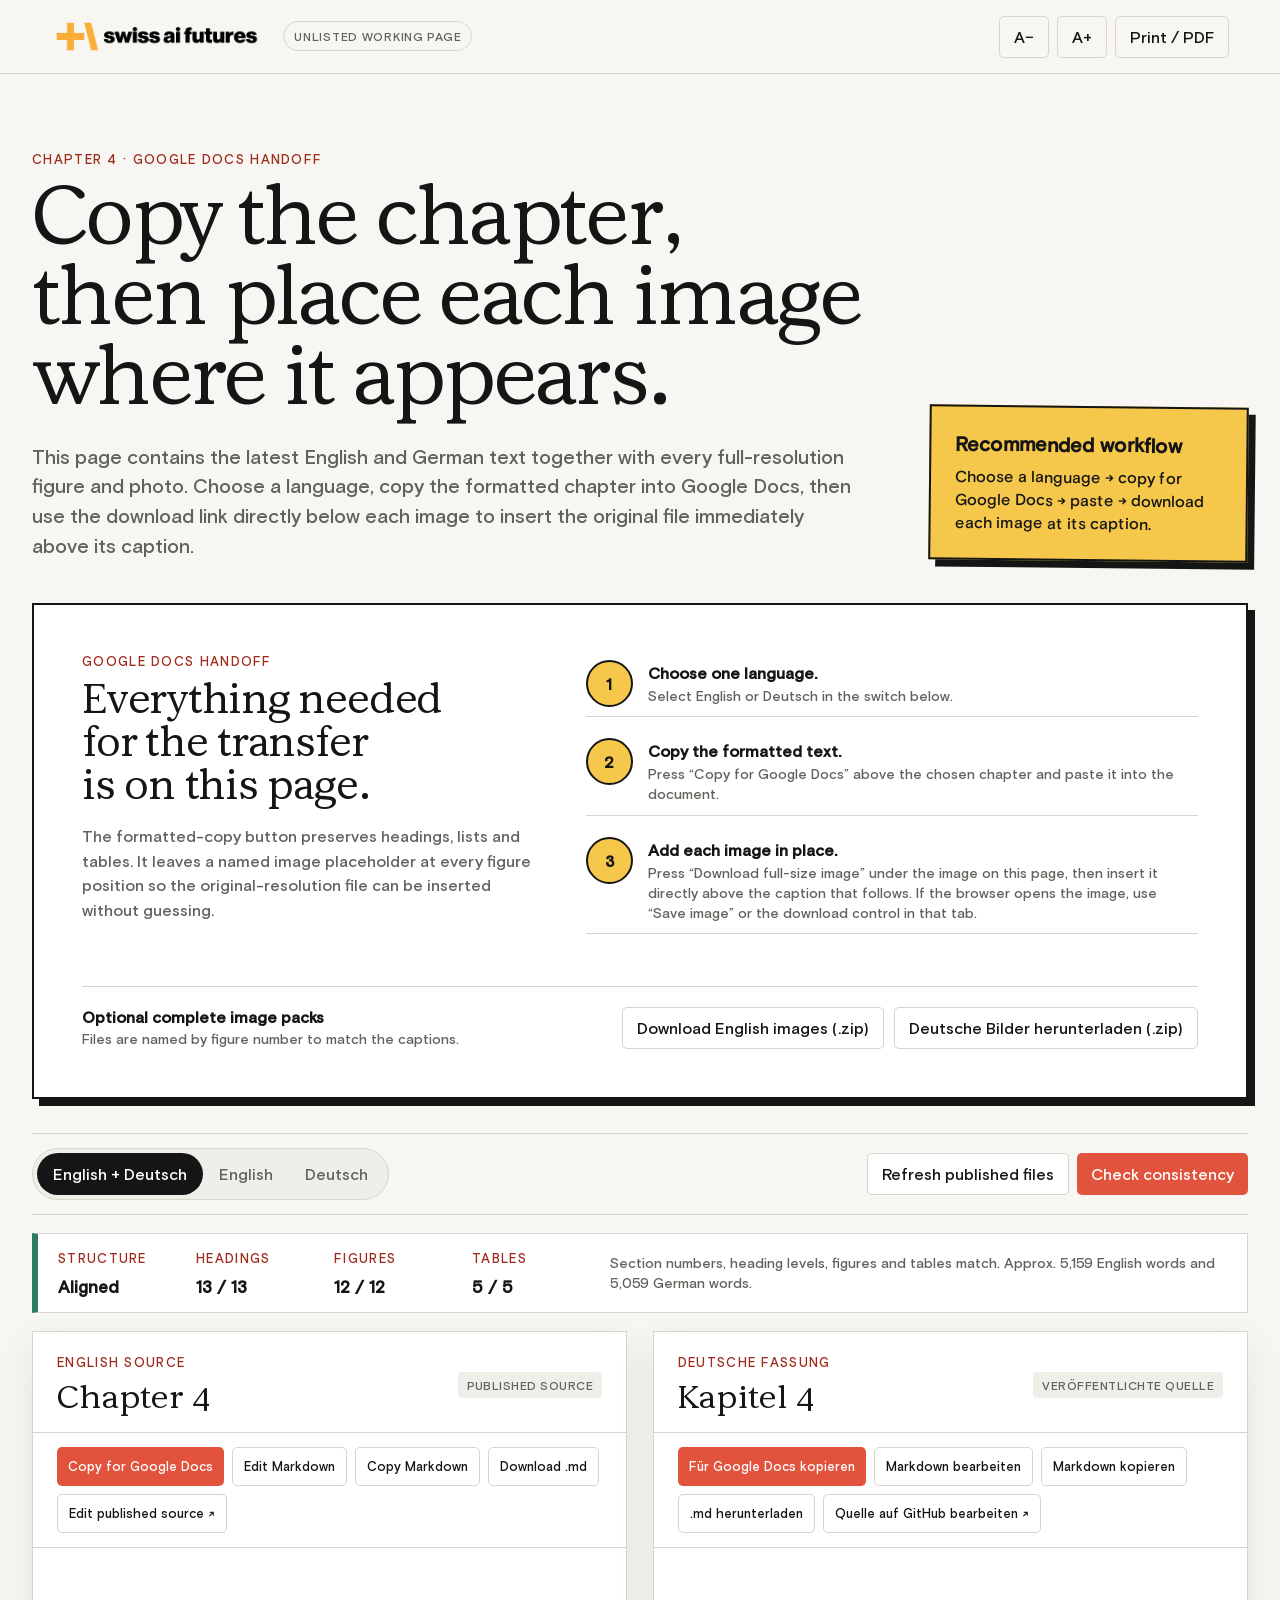
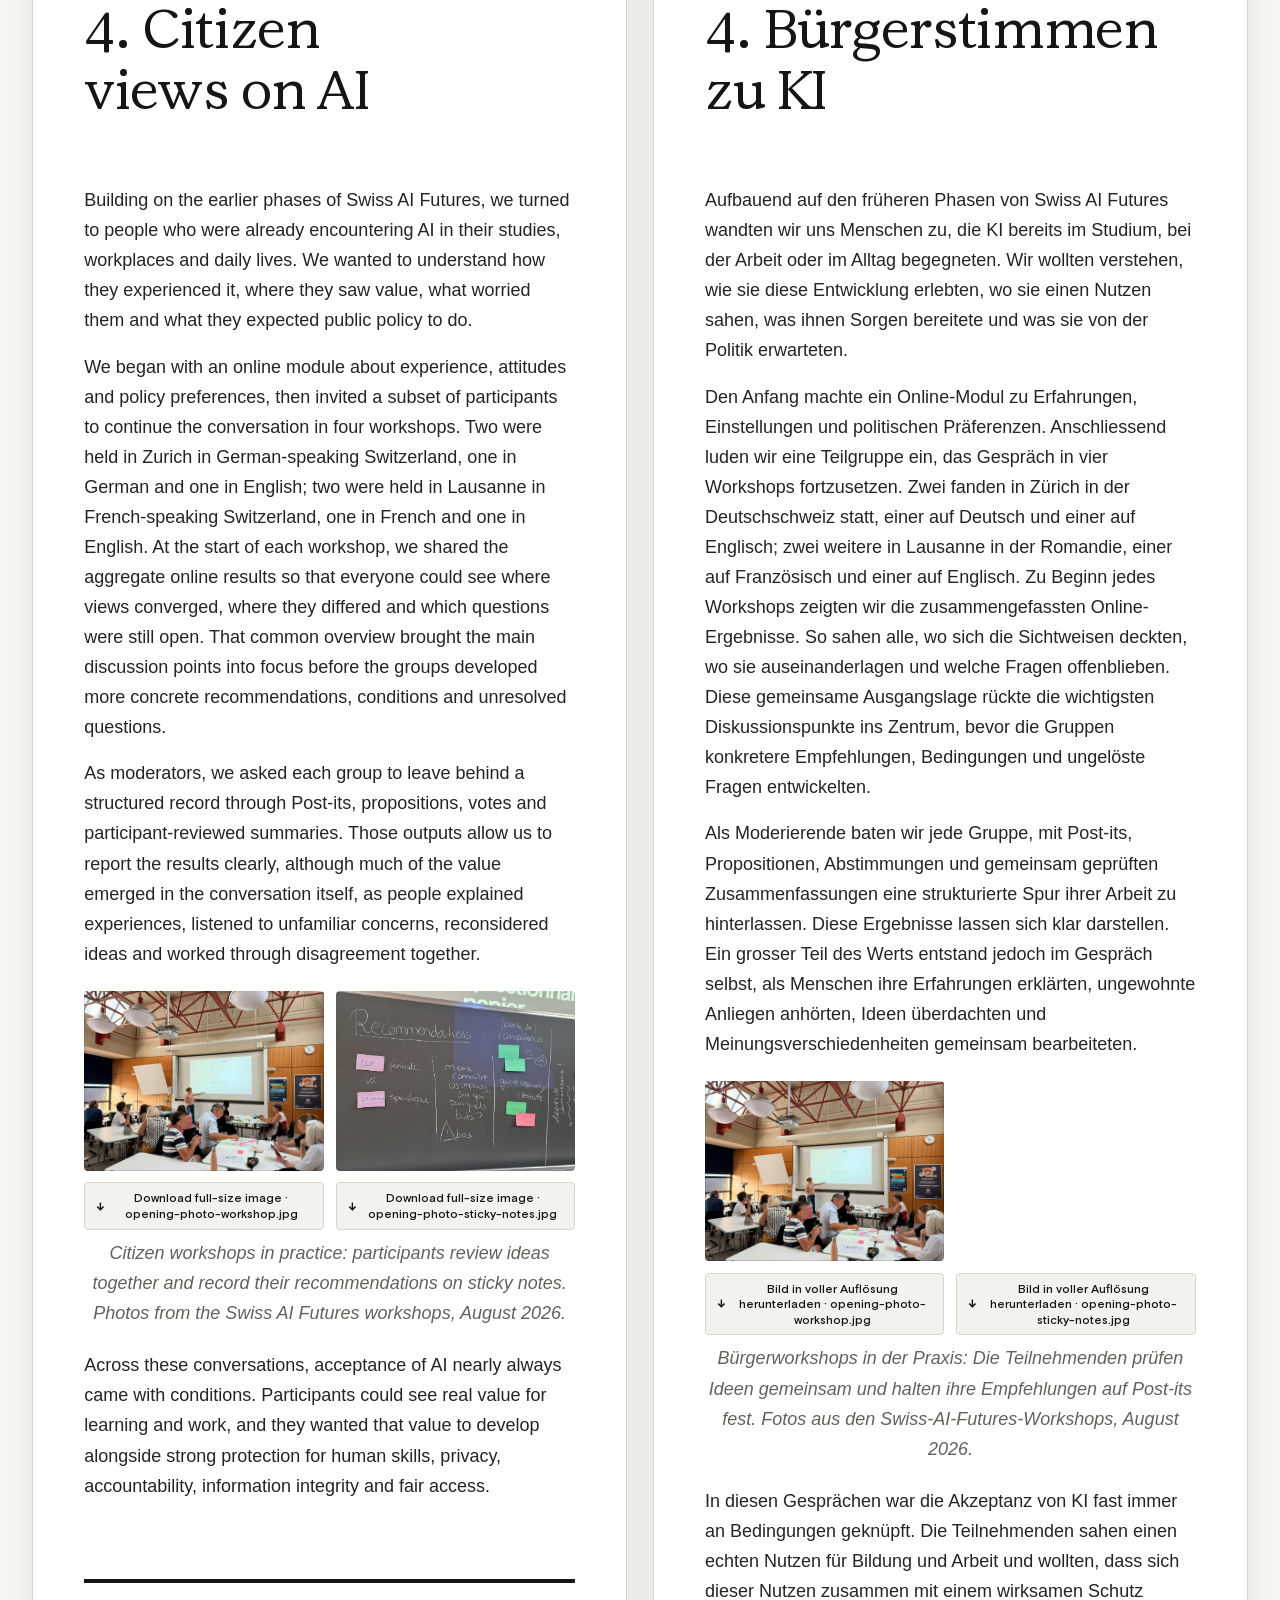
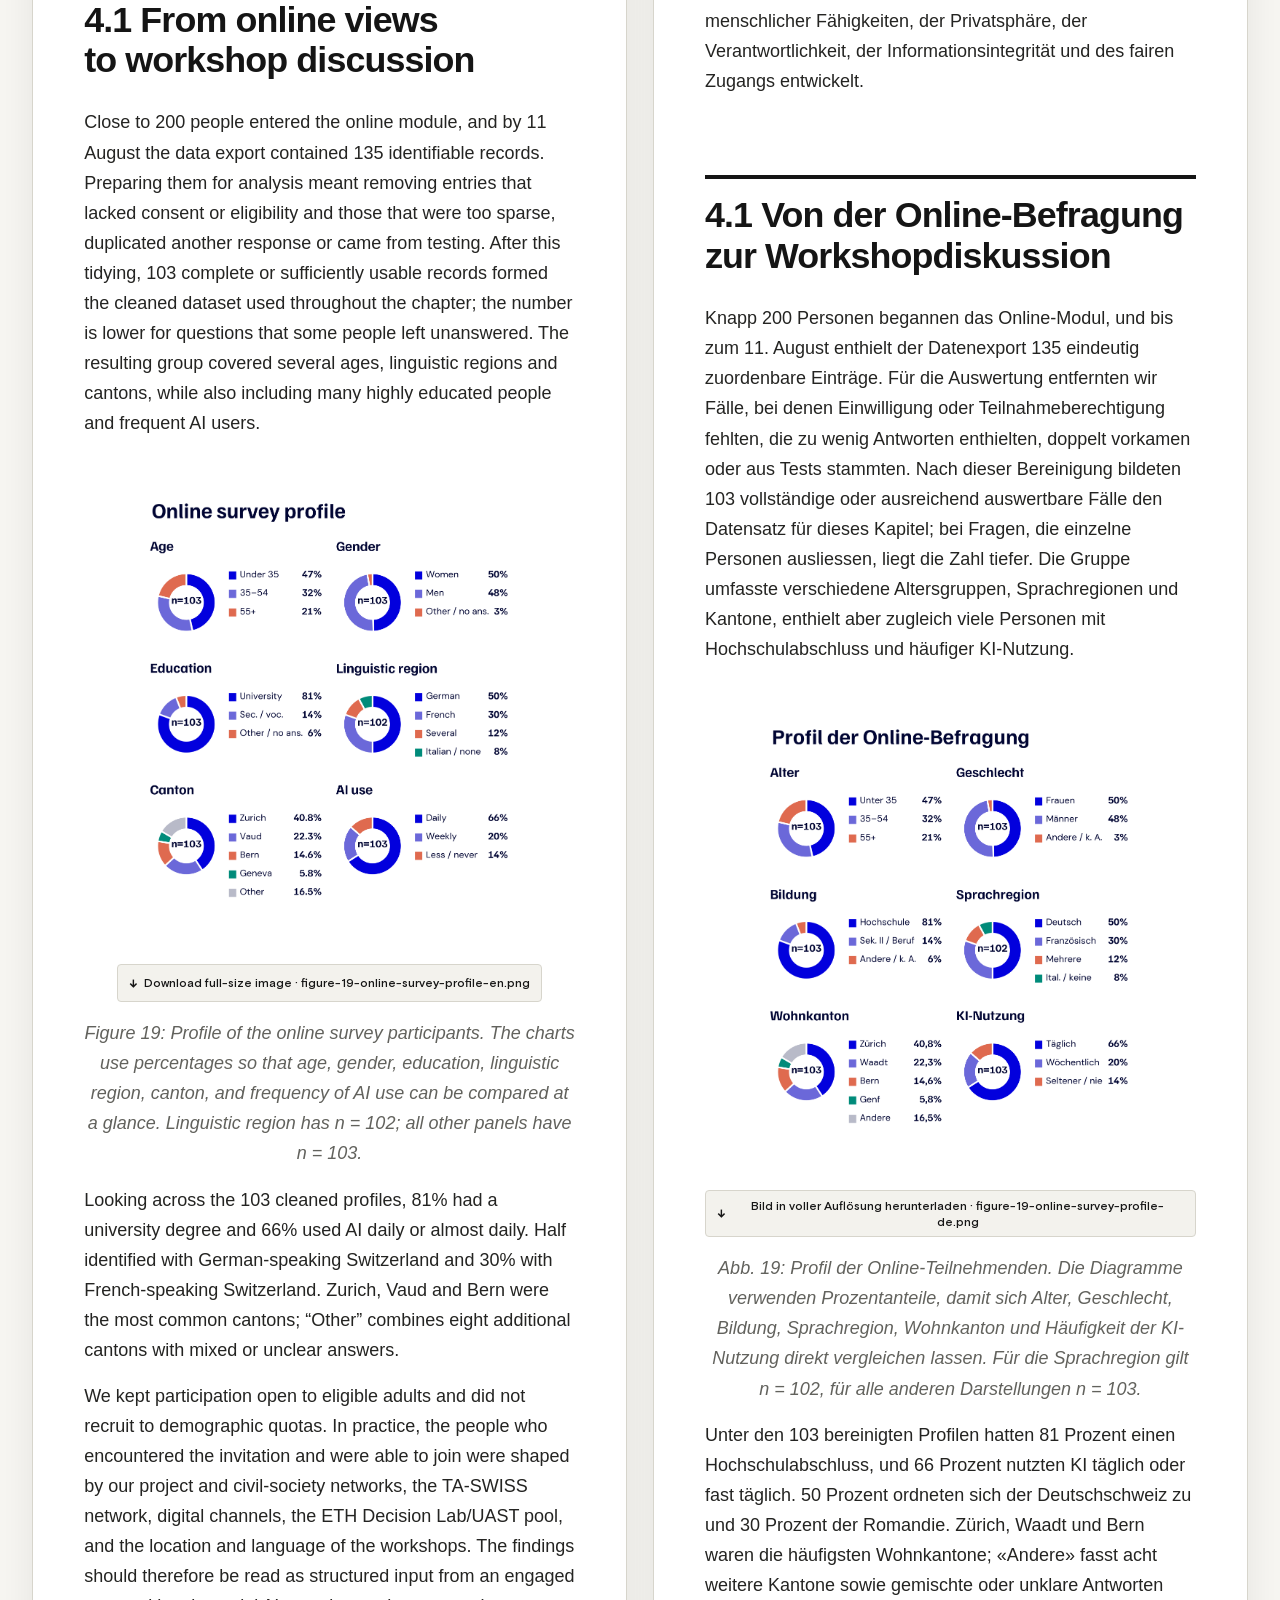
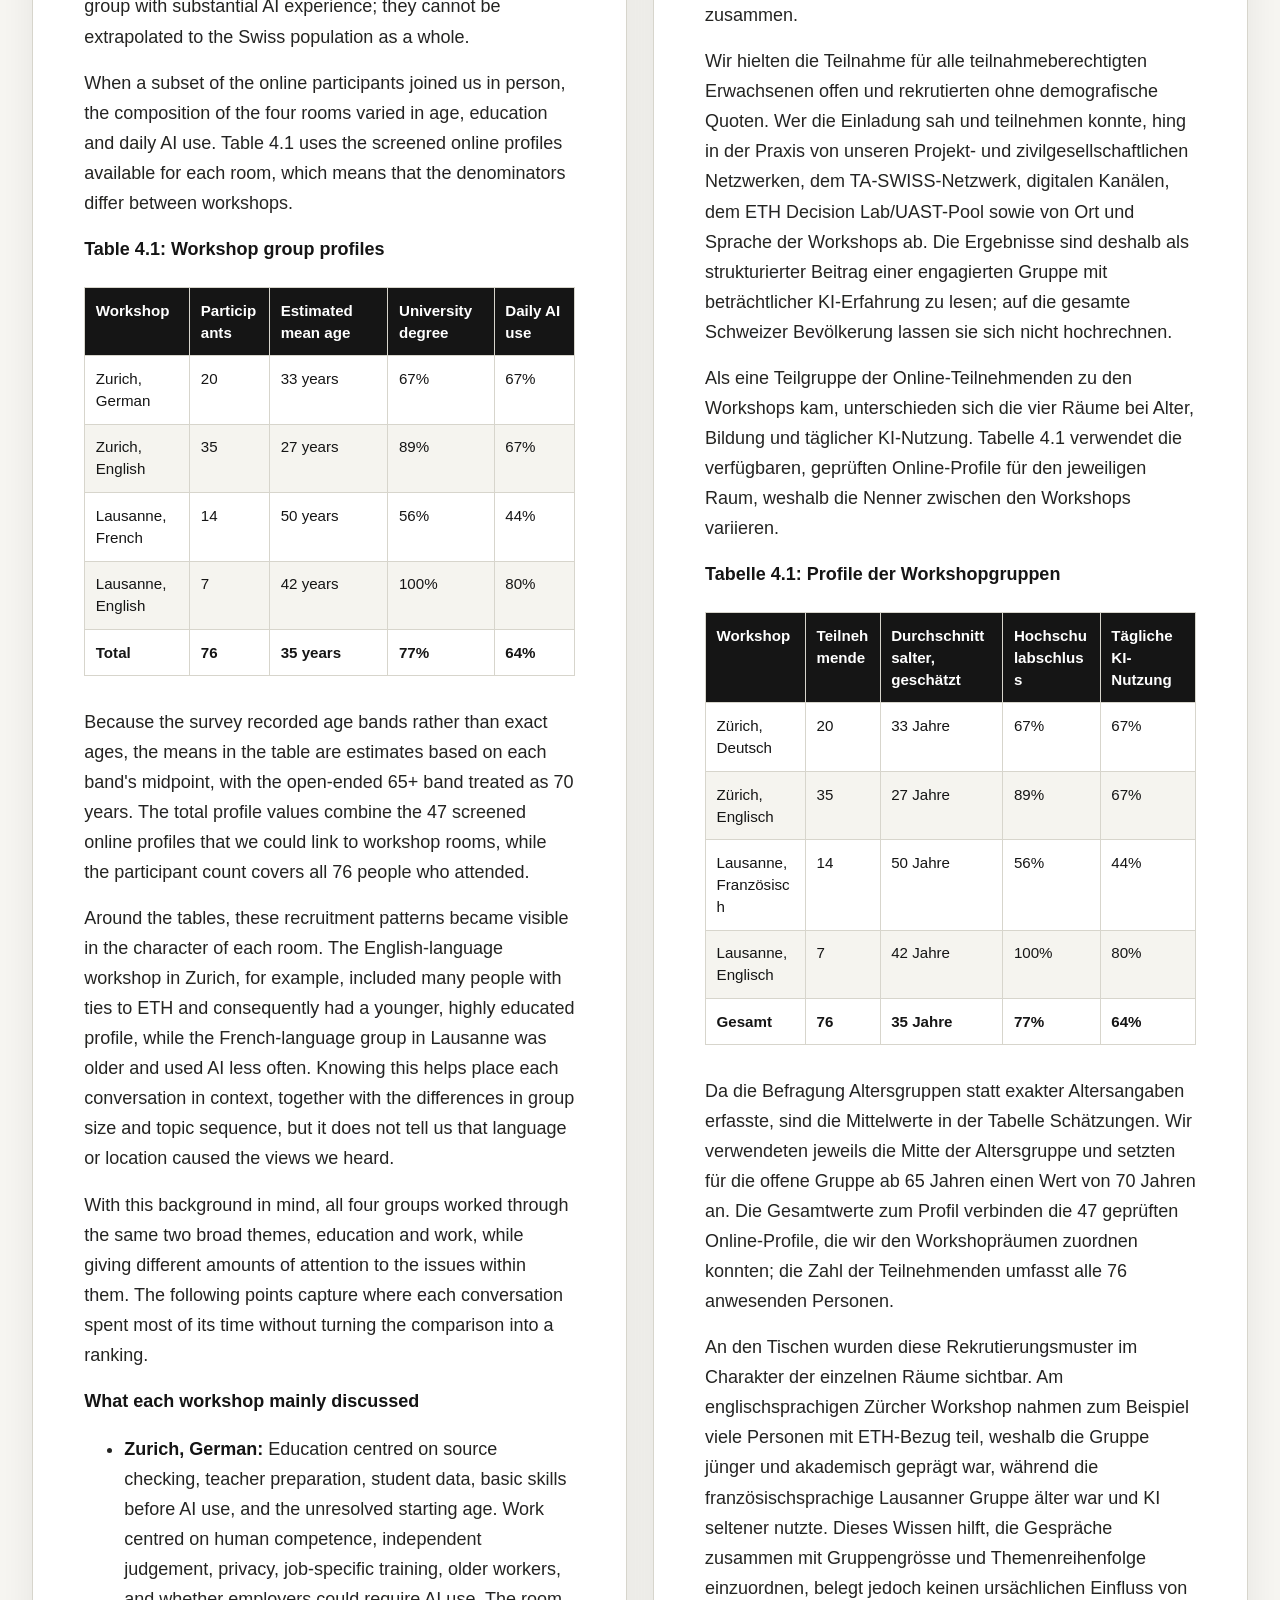
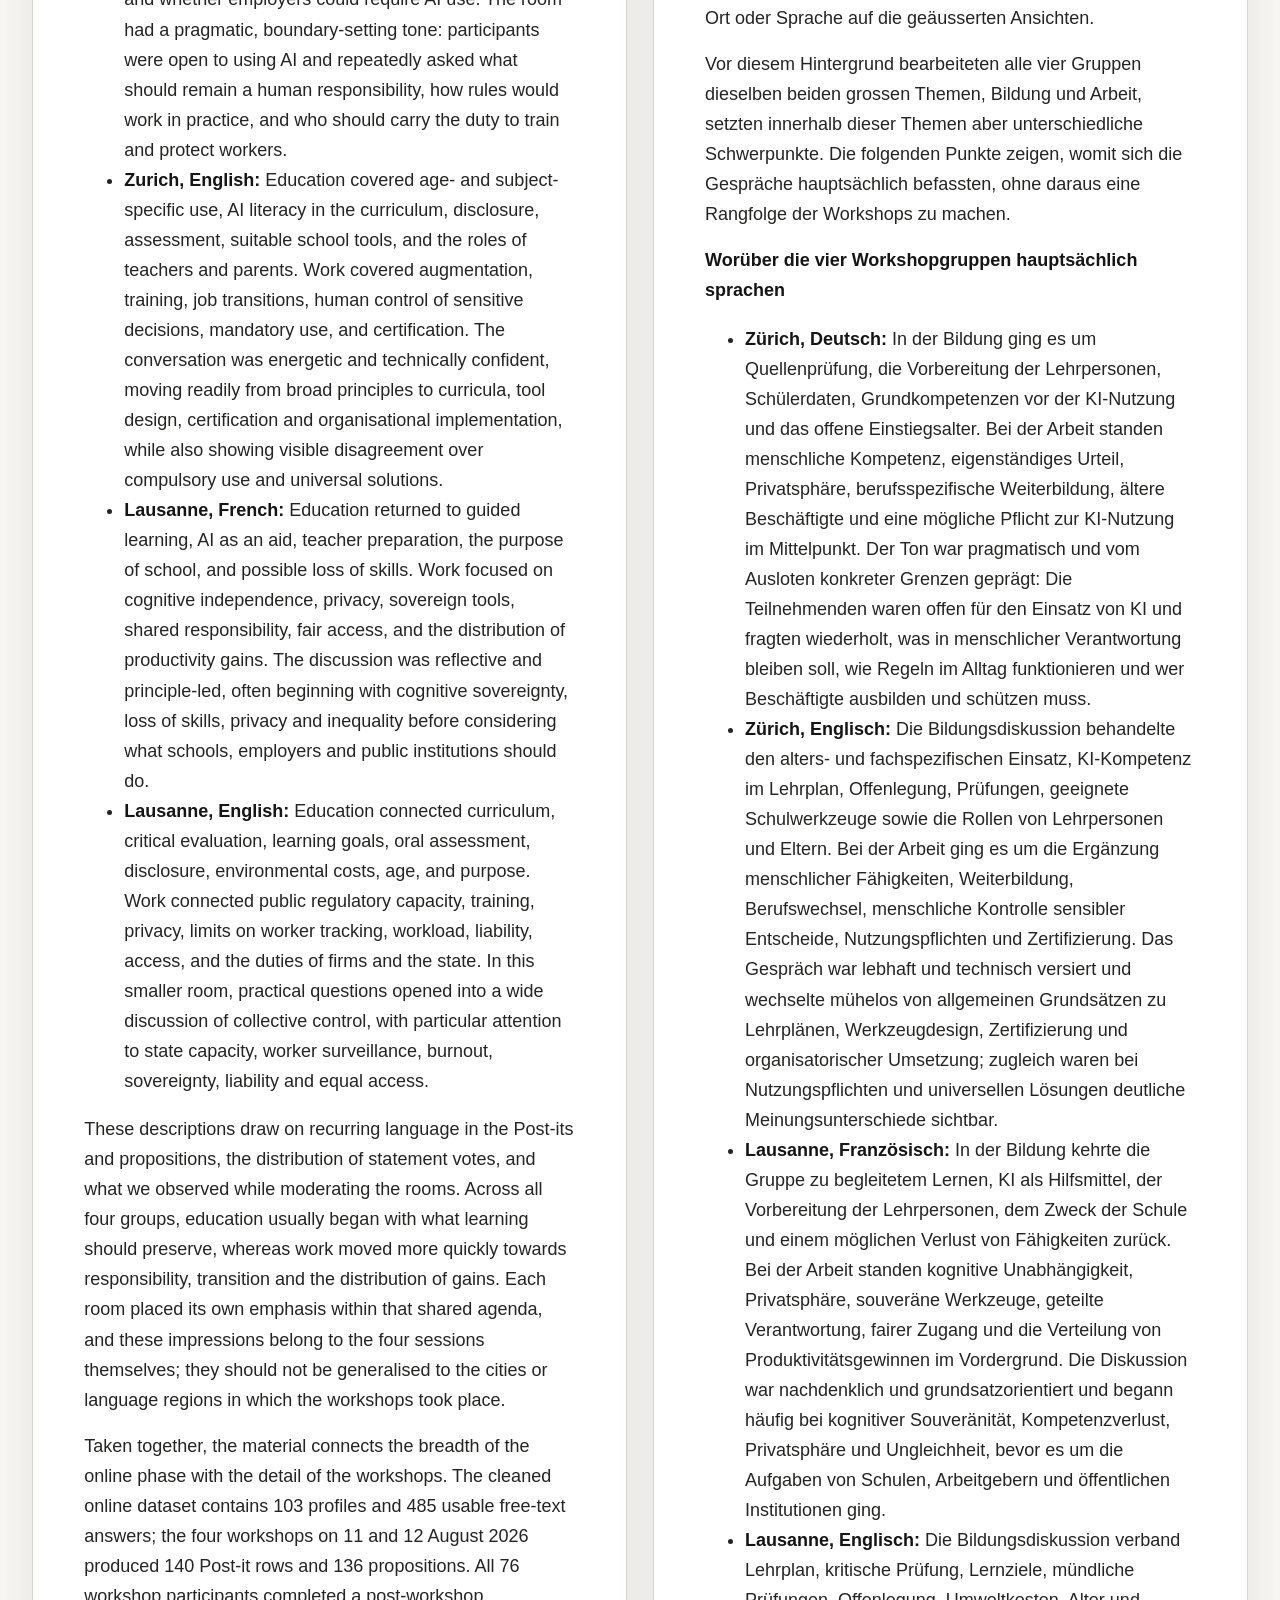
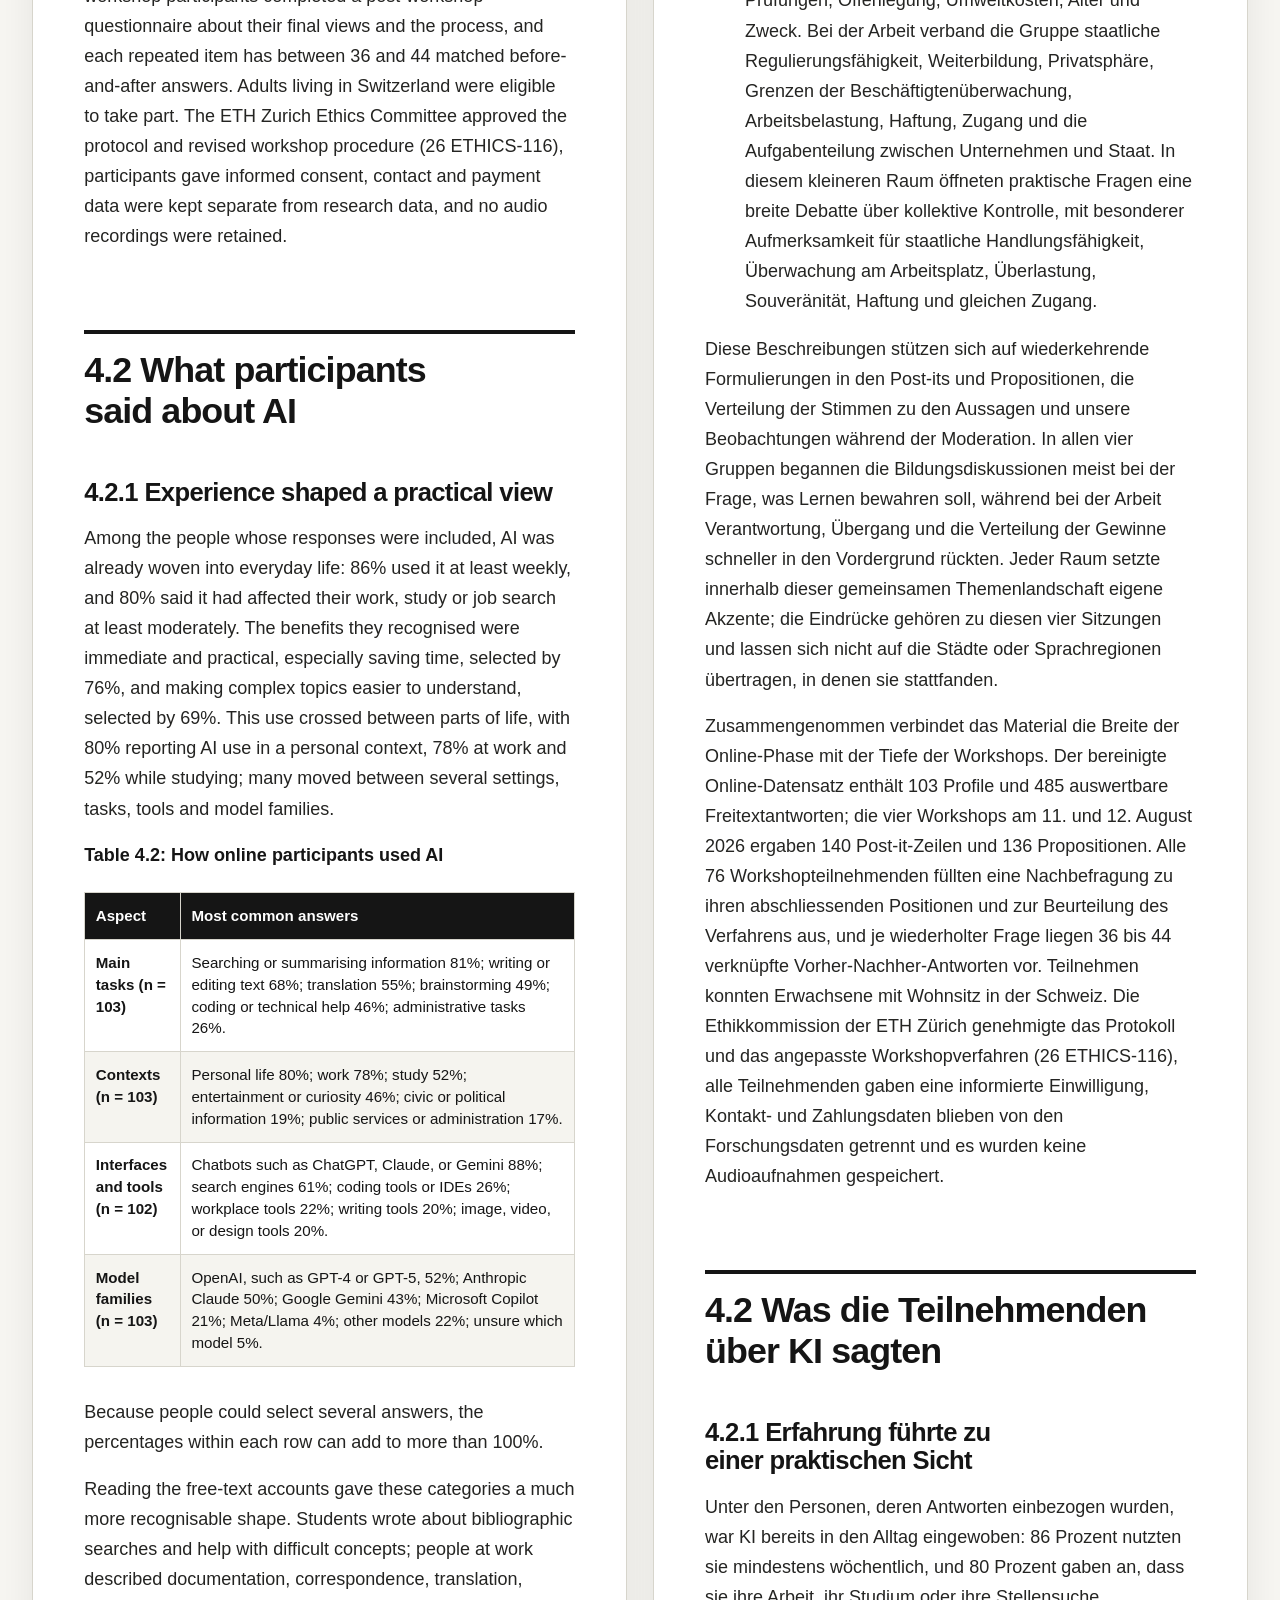
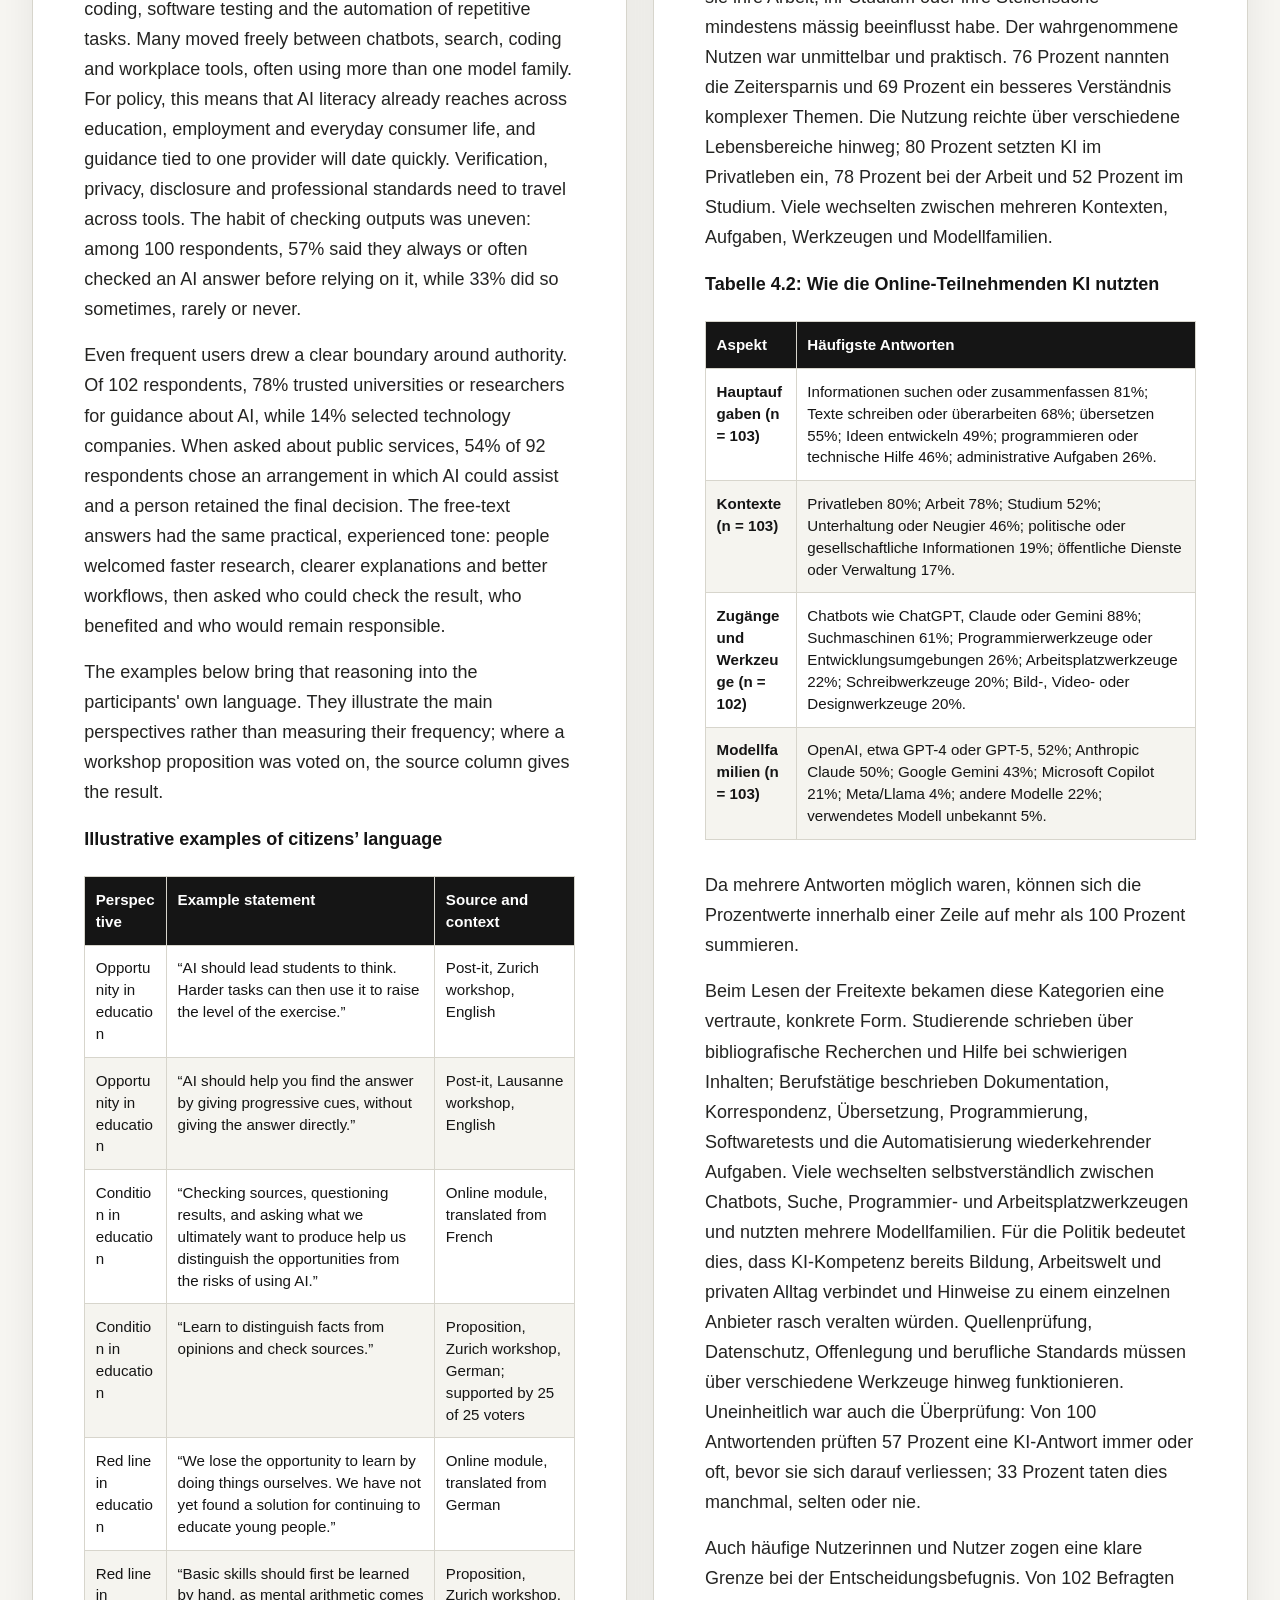
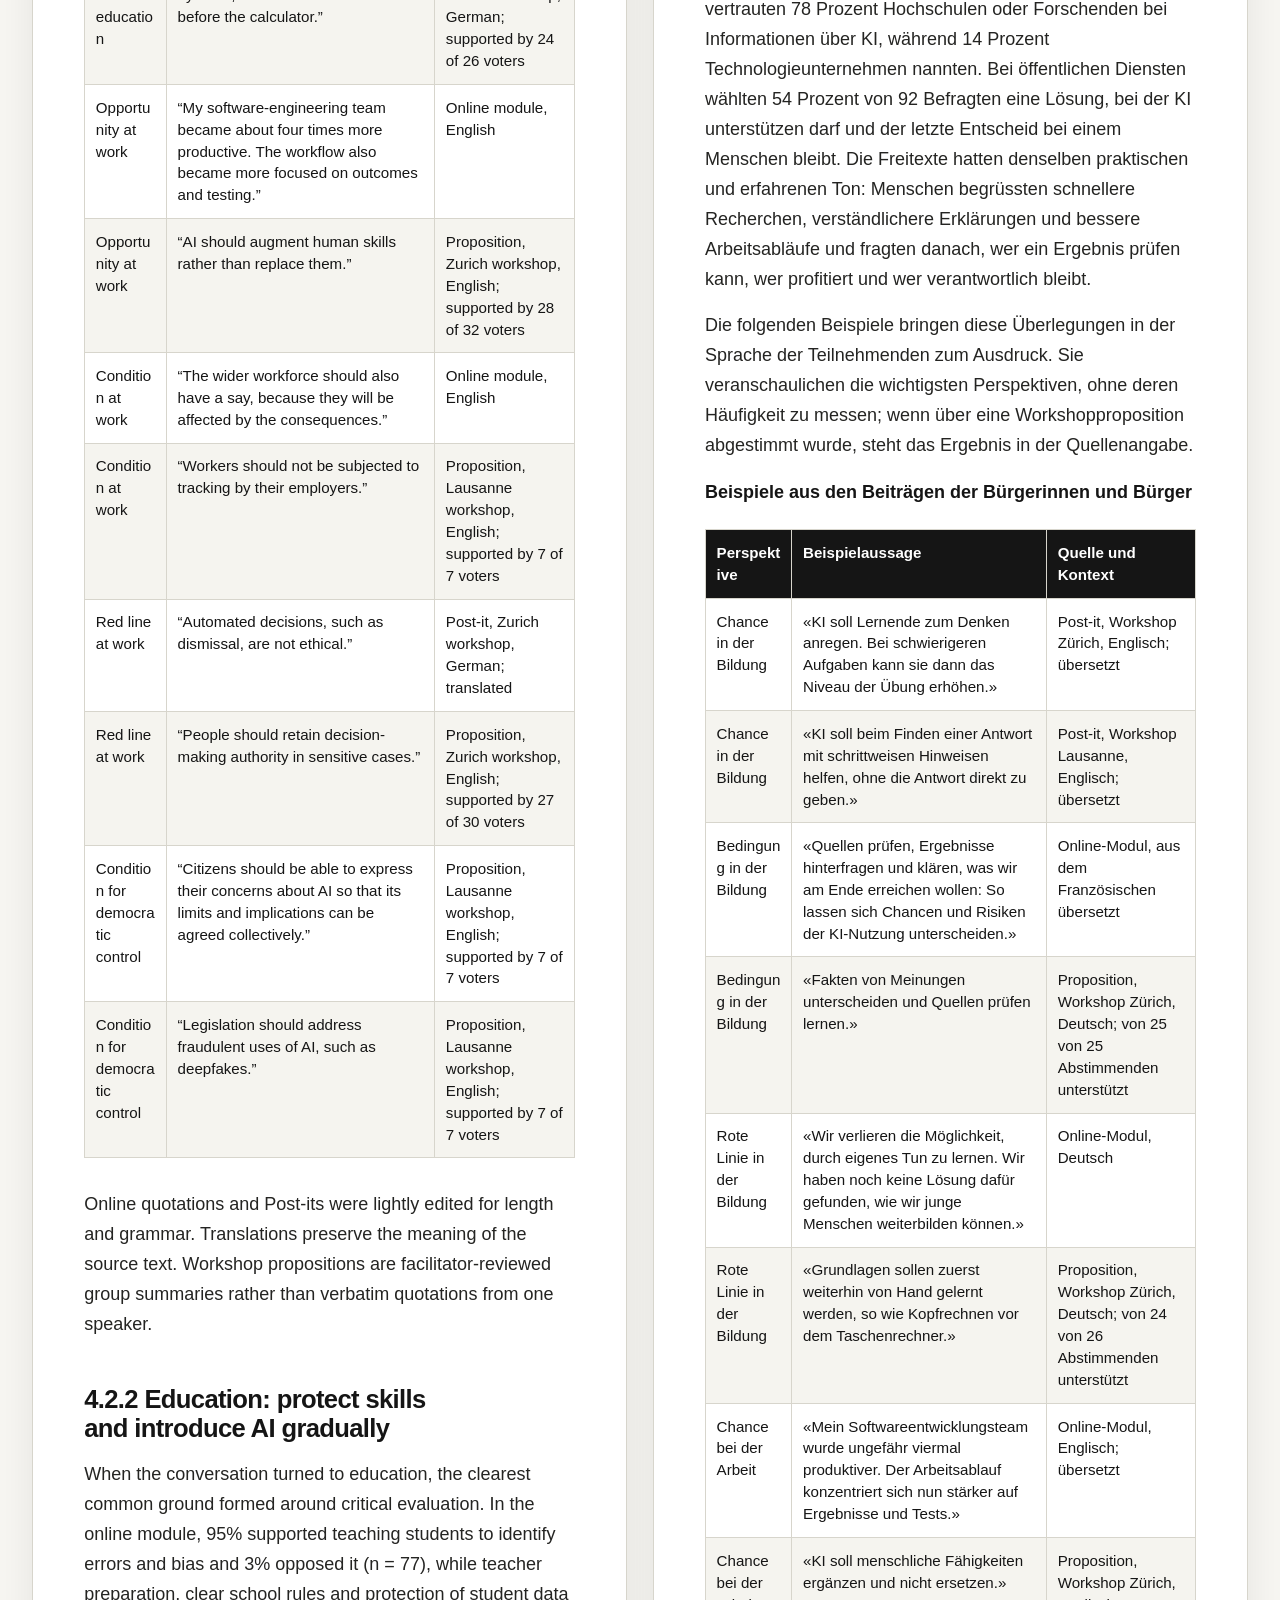
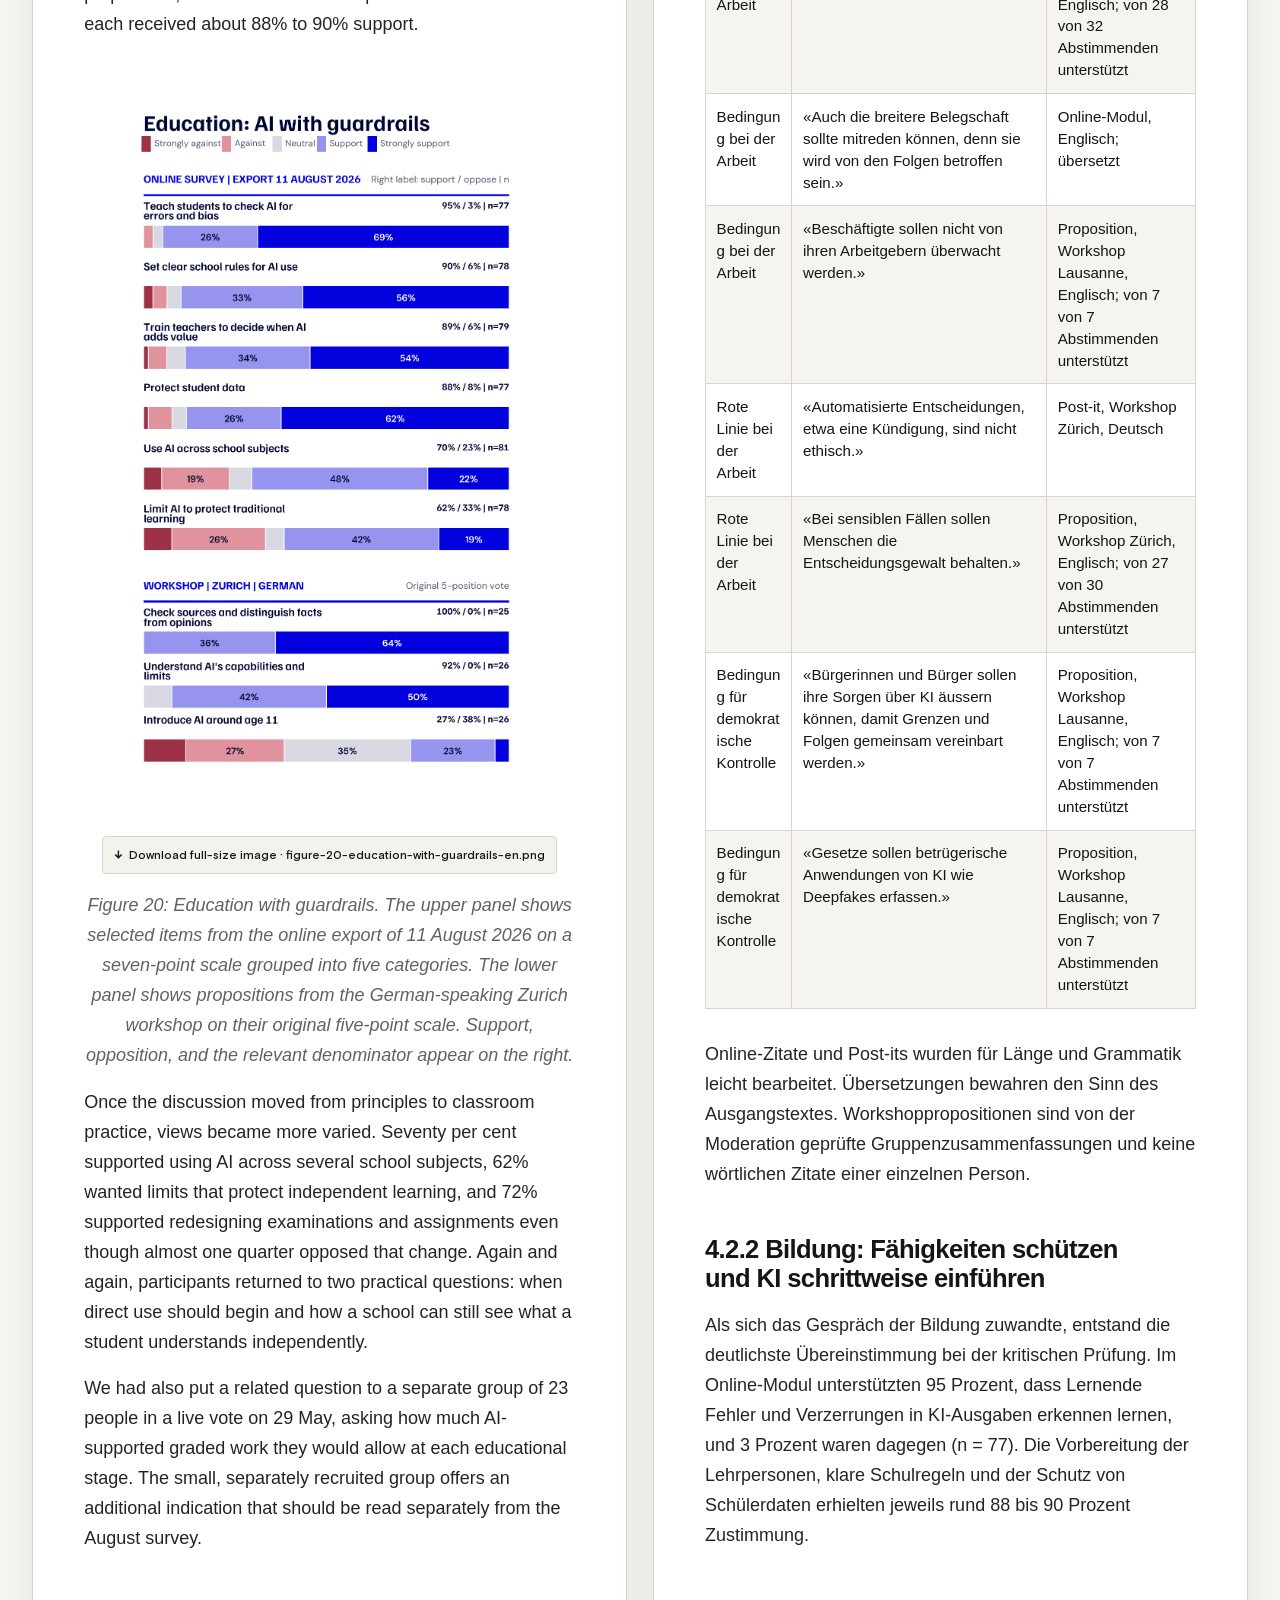
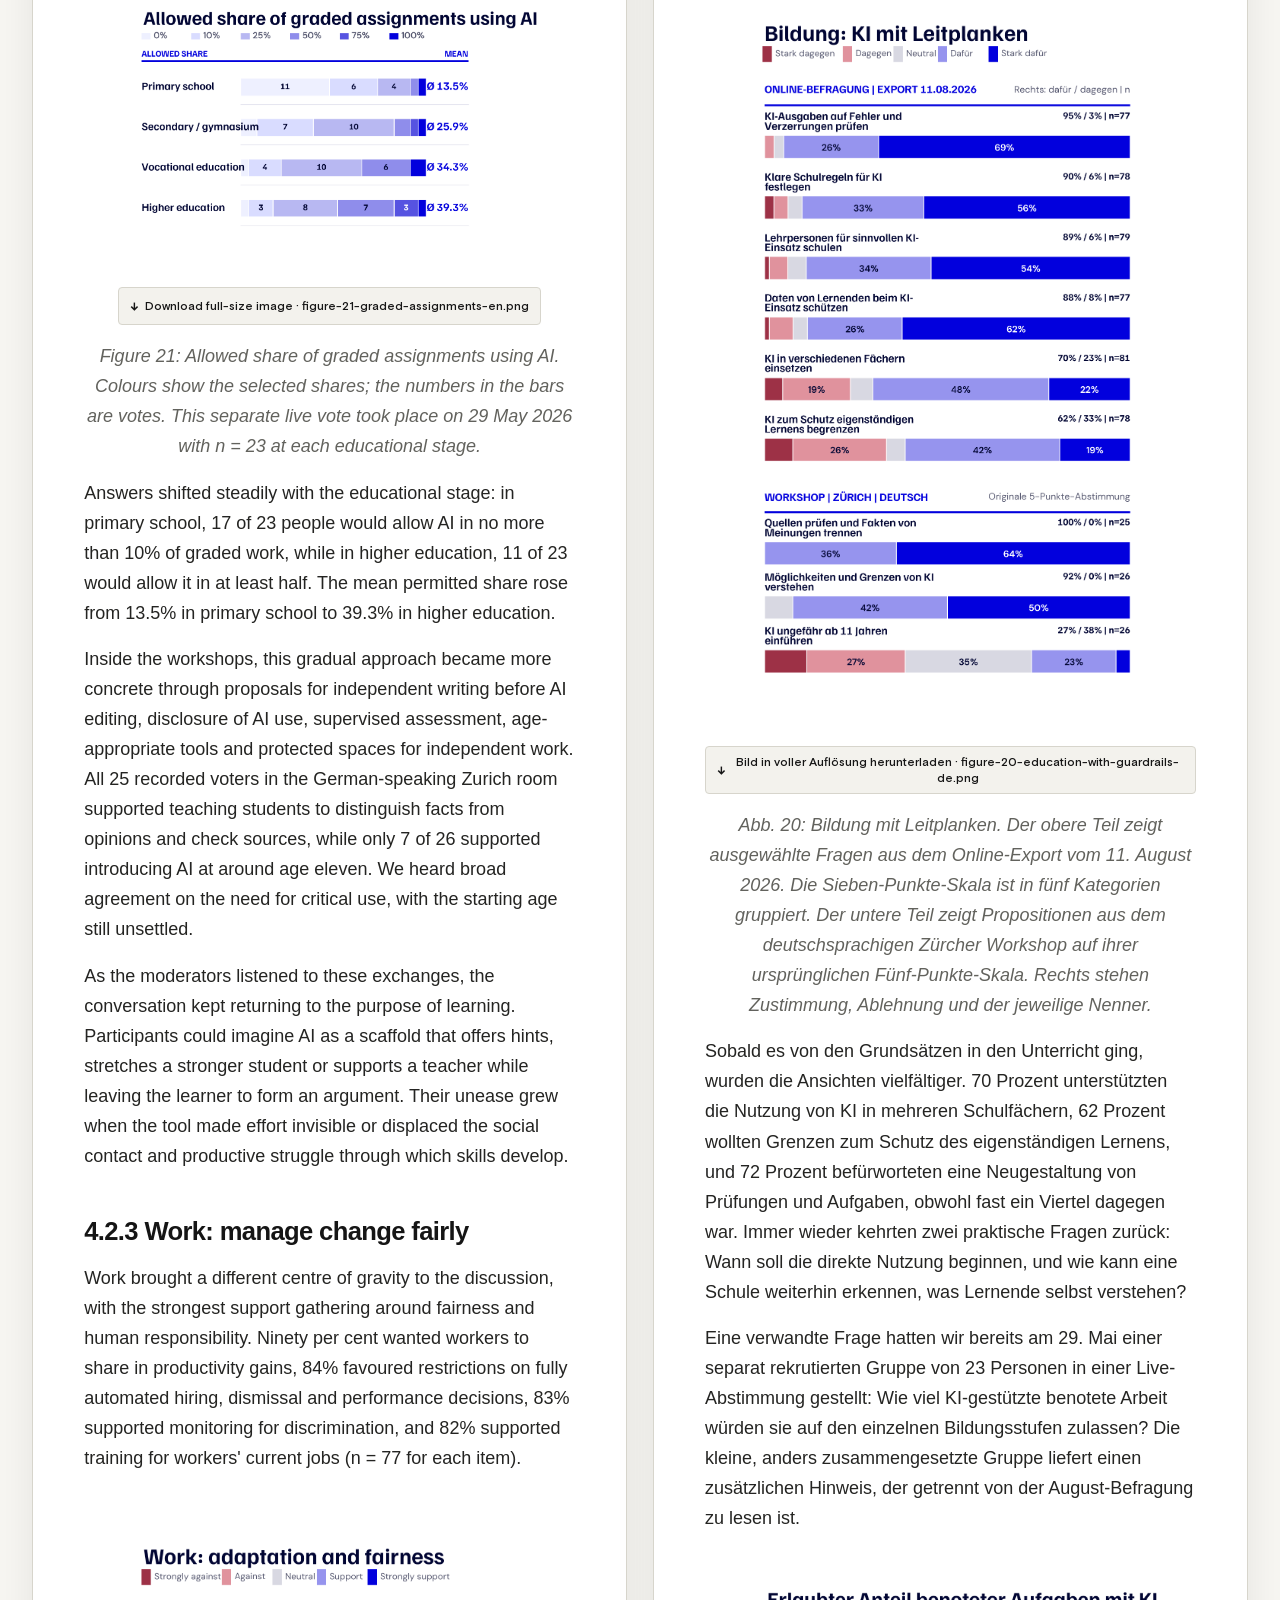
==== commit ee960403: "Update chapter 4 Google Docs handoff" ====
--- a/chapter4-review-4b8e2d/index.html
+++ b/chapter4-review-4b8e2d/index.html
@@ -7,7 +7,7 @@
     <meta name="googlebot" content="noindex, nofollow, noarchive, nosnippet">
     <meta name="referrer" content="no-referrer">
     <meta name="theme-color" content="#f7f6f2">
-    <title>Chapter 4 bilingual workbench · Swiss AI Futures</title>
+    <title>Chapter 4 Google Docs handoff · Swiss AI Futures</title>
     <link rel="icon" type="image/png" href="../assets/images/logos/favicon.png">
     <link rel="stylesheet" href="styles.css">
   </head>
@@ -34,16 +34,38 @@
     <main id="workspace">
       <section class="workspace-intro" aria-labelledby="page-title">
         <div>
-          <p class="eyebrow">Chapter 4 · bilingual review</p>
-          <h1 id="page-title">Read, compare and edit from one place.</h1>
+          <p class="eyebrow">Chapter 4 · Google Docs handoff</p>
+          <h1 id="page-title">Copy the chapter, then place each image where it appears.</h1>
           <p class="intro-copy">
-            English and German are rendered from the Markdown files stored beside this page. Draft edits update the
-            preview immediately and stay on this device until you copy them into the linked GitHub source and commit.
+            This page contains the latest English and German text together with every full-resolution figure and photo.
+            Choose a language, copy the formatted chapter into Google Docs, then use the download link directly below
+            each image to insert the original file immediately above its caption.
           </p>
         </div>
-        <div class="source-note" aria-label="How synchronisation works">
-          <strong>One publishing loop</strong>
-          <span>Edit live → compare → copy to GitHub → commit → refresh.</span>
+        <div class="source-note" aria-label="Recommended handoff workflow">
+          <strong>Recommended workflow</strong>
+          <span>Choose a language → copy for Google Docs → paste → download each image at its caption.</span>
+        </div>
+      </section>
+
+      <section class="handoff-guide" aria-labelledby="handoff-title">
+        <div class="handoff-heading">
+          <p class="eyebrow">Google Docs handoff</p>
+          <h2 id="handoff-title">Everything needed for the transfer is on this page.</h2>
+          <p>The formatted-copy button preserves headings, lists and tables. It leaves a named image placeholder at every figure position so the original-resolution file can be inserted without guessing.</p>
+        </div>
+        <ol class="handoff-steps">
+          <li><strong>Choose one language.</strong><span>Select English or Deutsch in the switch below.</span></li>
+          <li><strong>Copy the formatted text.</strong><span>Press “Copy for Google Docs” above the chosen chapter and paste it into the document.</span></li>
+          <li><strong>Add each image in place.</strong><span>Press “Download full-size image” under the image on this page, then insert it directly above the caption that follows. If the browser opens the image, use “Save image” or the download control in that tab.</span></li>
+        </ol>
+        <div class="image-bundles">
+          <div>
+            <strong>Optional complete image packs</strong>
+            <span>Files are named by figure number to match the captions.</span>
+          </div>
+          <a class="secondary-button link-button" href="downloads/chapter4-images-english.zip" download>Download English images (.zip)</a>
+          <a class="secondary-button link-button" href="downloads/chapter4-images-german.zip" download>Deutsche Bilder herunterladen (.zip)</a>
         </div>
       </section>
 
@@ -90,7 +112,8 @@
           </header>
 
           <div class="document-actions" aria-label="English document actions">
-            <button class="edit-toggle primary-button" type="button" data-language-action="en">Edit Markdown</button>
+            <button class="primary-button" type="button" data-copy-rich="en">Copy for Google Docs</button>
+            <button class="edit-toggle secondary-button" type="button" data-language-action="en">Edit Markdown</button>
             <button class="secondary-button" type="button" data-copy="en">Copy Markdown</button>
             <button class="secondary-button" type="button" data-download="en">Download .md</button>
             <a
@@ -131,7 +154,8 @@
           </header>
 
           <div class="document-actions" aria-label="German document actions">
-            <button class="edit-toggle primary-button" type="button" data-language-action="de">Markdown bearbeiten</button>
+            <button class="primary-button" type="button" data-copy-rich="de">Für Google Docs kopieren</button>
+            <button class="edit-toggle secondary-button" type="button" data-language-action="de">Markdown bearbeiten</button>
             <button class="secondary-button" type="button" data-copy="de">Markdown kopieren</button>
             <button class="secondary-button" type="button" data-download="de">.md herunterladen</button>
             <a
--- a/chapter4-review-4b8e2d/styles.css
+++ b/chapter4-review-4b8e2d/styles.css
@@ -201,6 +201,89 @@
   line-height: 1.45;
 }
 
+.handoff-guide {
+  display: grid;
+  grid-template-columns: minmax(280px, 0.85fr) minmax(420px, 1.15fr);
+  gap: clamp(24px, 4vw, 58px);
+  margin: 0 0 34px;
+  padding: clamp(24px, 4vw, 48px);
+  background: var(--surface);
+  border: 2px solid var(--ink);
+  box-shadow: 7px 7px 0 var(--ink);
+}
+
+.handoff-heading h2 {
+  margin: 0;
+  font-family: "New Cooper", Georgia, serif;
+  font-size: clamp(30px, 3.2vw, 48px);
+  font-weight: 400;
+  line-height: 1.05;
+  letter-spacing: -0.03em;
+}
+
+.handoff-heading > p:last-child {
+  margin: 18px 0 0;
+  color: var(--muted);
+  line-height: 1.55;
+}
+
+.handoff-steps {
+  display: grid;
+  gap: 14px;
+  margin: 0;
+  padding: 0;
+  list-style: none;
+  counter-reset: handoff-step;
+}
+
+.handoff-steps li {
+  position: relative;
+  display: grid;
+  gap: 4px;
+  min-height: 62px;
+  padding: 10px 10px 10px 62px;
+  border-bottom: 1px solid var(--line);
+  counter-increment: handoff-step;
+}
+
+.handoff-steps li::before {
+  position: absolute;
+  top: 7px;
+  left: 0;
+  display: grid;
+  place-items: center;
+  width: 43px;
+  height: 43px;
+  background: var(--yellow);
+  border: 2px solid var(--ink);
+  border-radius: 50%;
+  content: counter(handoff-step);
+  font-weight: 700;
+}
+
+.handoff-steps span,
+.image-bundles span {
+  color: var(--muted);
+  font-size: 14px;
+  line-height: 1.45;
+}
+
+.image-bundles {
+  grid-column: 1 / -1;
+  display: flex;
+  align-items: center;
+  flex-wrap: wrap;
+  gap: 10px;
+  padding-top: 20px;
+  border-top: 1px solid var(--line);
+}
+
+.image-bundles > div {
+  display: grid;
+  gap: 3px;
+  margin-right: auto;
+}
+
 .workspace-toolbar {
   position: sticky;
   top: 74px;
@@ -533,6 +616,56 @@
   margin: 2em auto 0.6em;
 }
 
+.image-handoff {
+  display: flex;
+  flex-direction: column;
+  align-items: center;
+  width: 100%;
+  min-width: 0;
+  margin: 2em auto 0.6em;
+}
+
+.image-handoff > img {
+  margin: 0 auto 0.65em;
+}
+
+.markdown-body div[style*="display:grid"] > .image-handoff,
+.markdown-body .murmi-ui-grid > .image-handoff {
+  align-self: start;
+  margin: 0;
+}
+
+.figure-download {
+  display: inline-flex;
+  align-items: center;
+  justify-content: center;
+  max-width: 100%;
+  min-height: 38px;
+  padding: 7px 11px;
+  background: #f3f2ed;
+  border: 1px solid var(--line);
+  border-radius: 4px;
+  color: var(--ink) !important;
+  font-family: "Basis Grotesque", Arial, sans-serif;
+  font-size: 12px;
+  line-height: 1.3;
+  text-align: center;
+  text-decoration: none;
+  overflow-wrap: anywhere;
+}
+
+.figure-download::before {
+  margin-right: 6px;
+  content: "↓";
+  font-size: 17px;
+  line-height: 1;
+}
+
+.figure-download:hover {
+  background: var(--yellow);
+  border-color: var(--ink);
+}
+
 .markdown-body em {
   color: var(--muted);
 }
@@ -582,6 +715,10 @@
 }
 
 @media (max-width: 1120px) {
+  .handoff-guide {
+    grid-template-columns: 1fr;
+  }
+
   .workspace-grid,
   .workspace-grid[data-view="compare"] {
     grid-template-columns: 1fr;
@@ -626,6 +763,19 @@
 
   .workspace-intro {
     grid-template-columns: 1fr;
+  }
+
+  .handoff-guide {
+    padding: 24px 18px;
+    box-shadow: 5px 5px 0 var(--ink);
+  }
+
+  .image-bundles {
+    display: grid;
+  }
+
+  .image-bundles > div {
+    margin-right: 0;
   }
 
   h1 {
@@ -733,11 +883,13 @@
 
   .site-header,
   .workspace-intro,
+  .handoff-guide,
   .workspace-toolbar,
   .consistency-panel,
   .document-actions,
   .editing-help,
   .editor-pane,
+  .figure-download,
   .toast {
     display: none !important;
   }
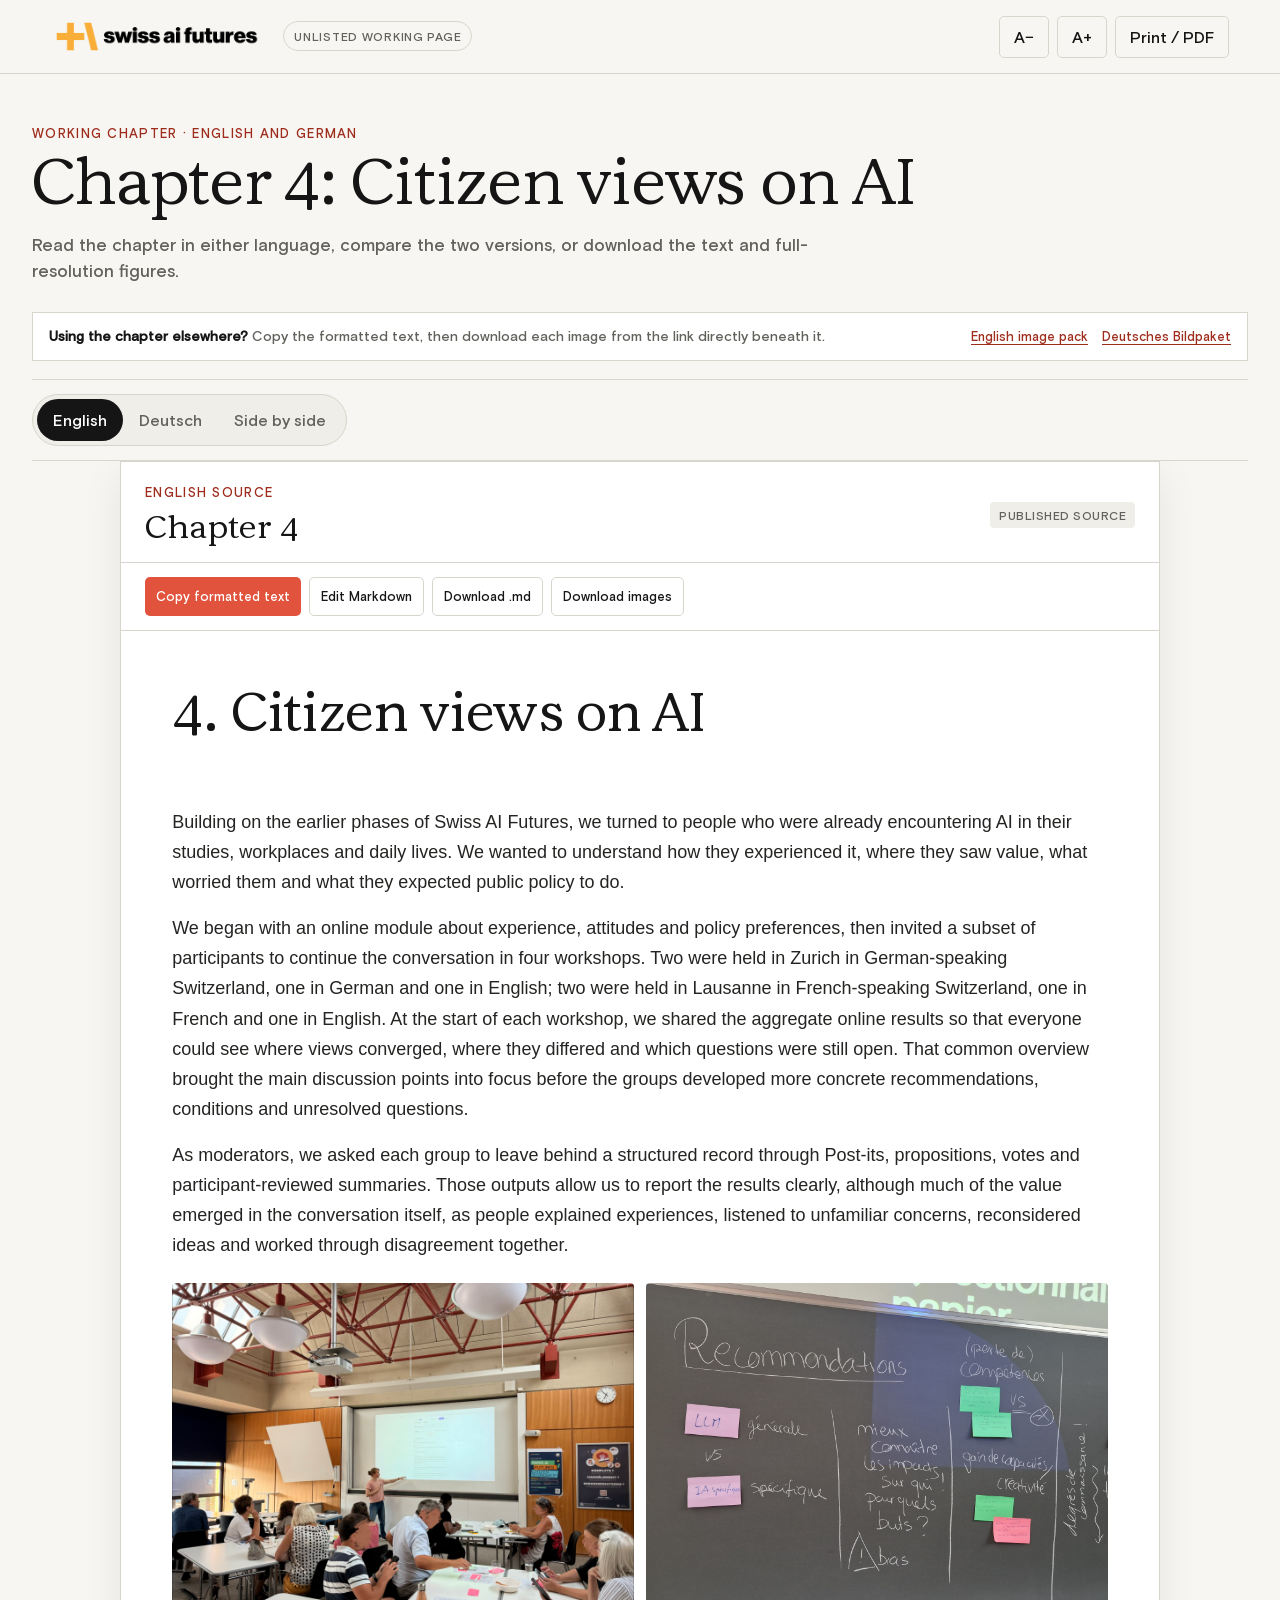
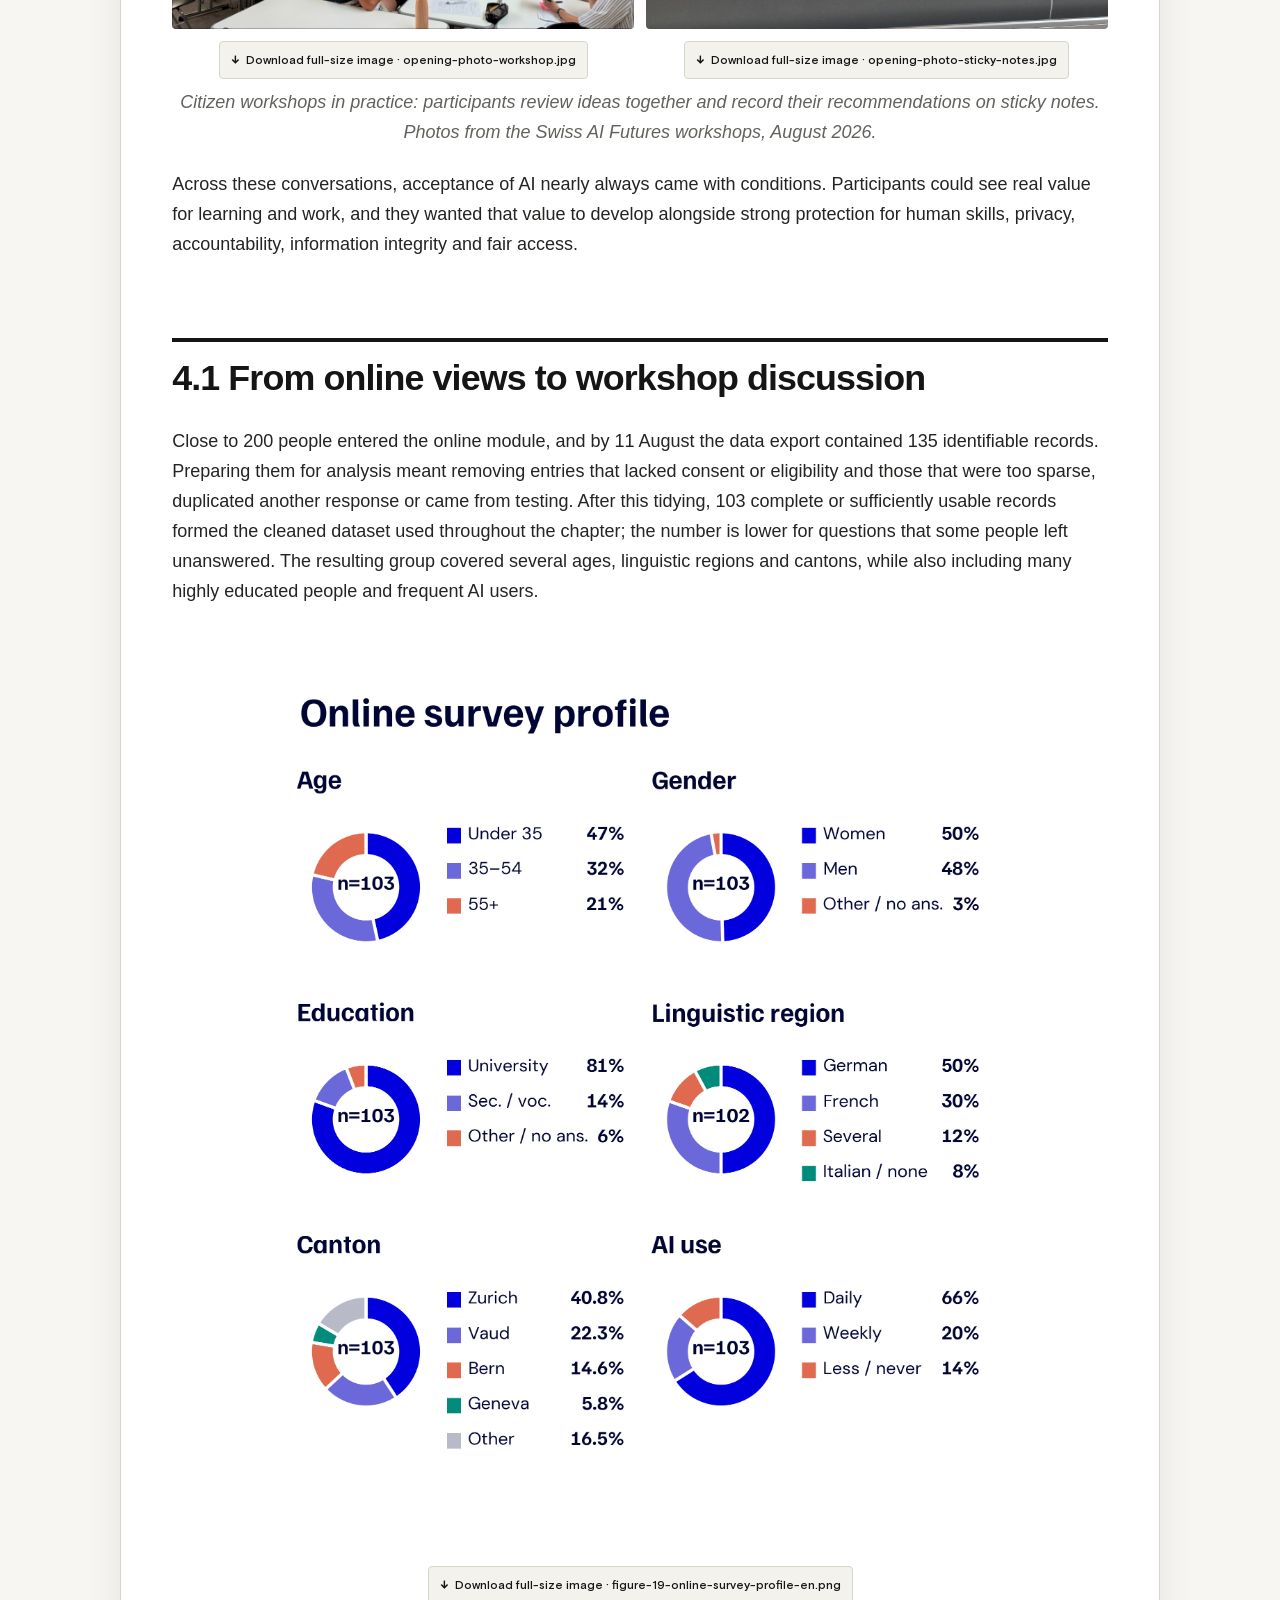
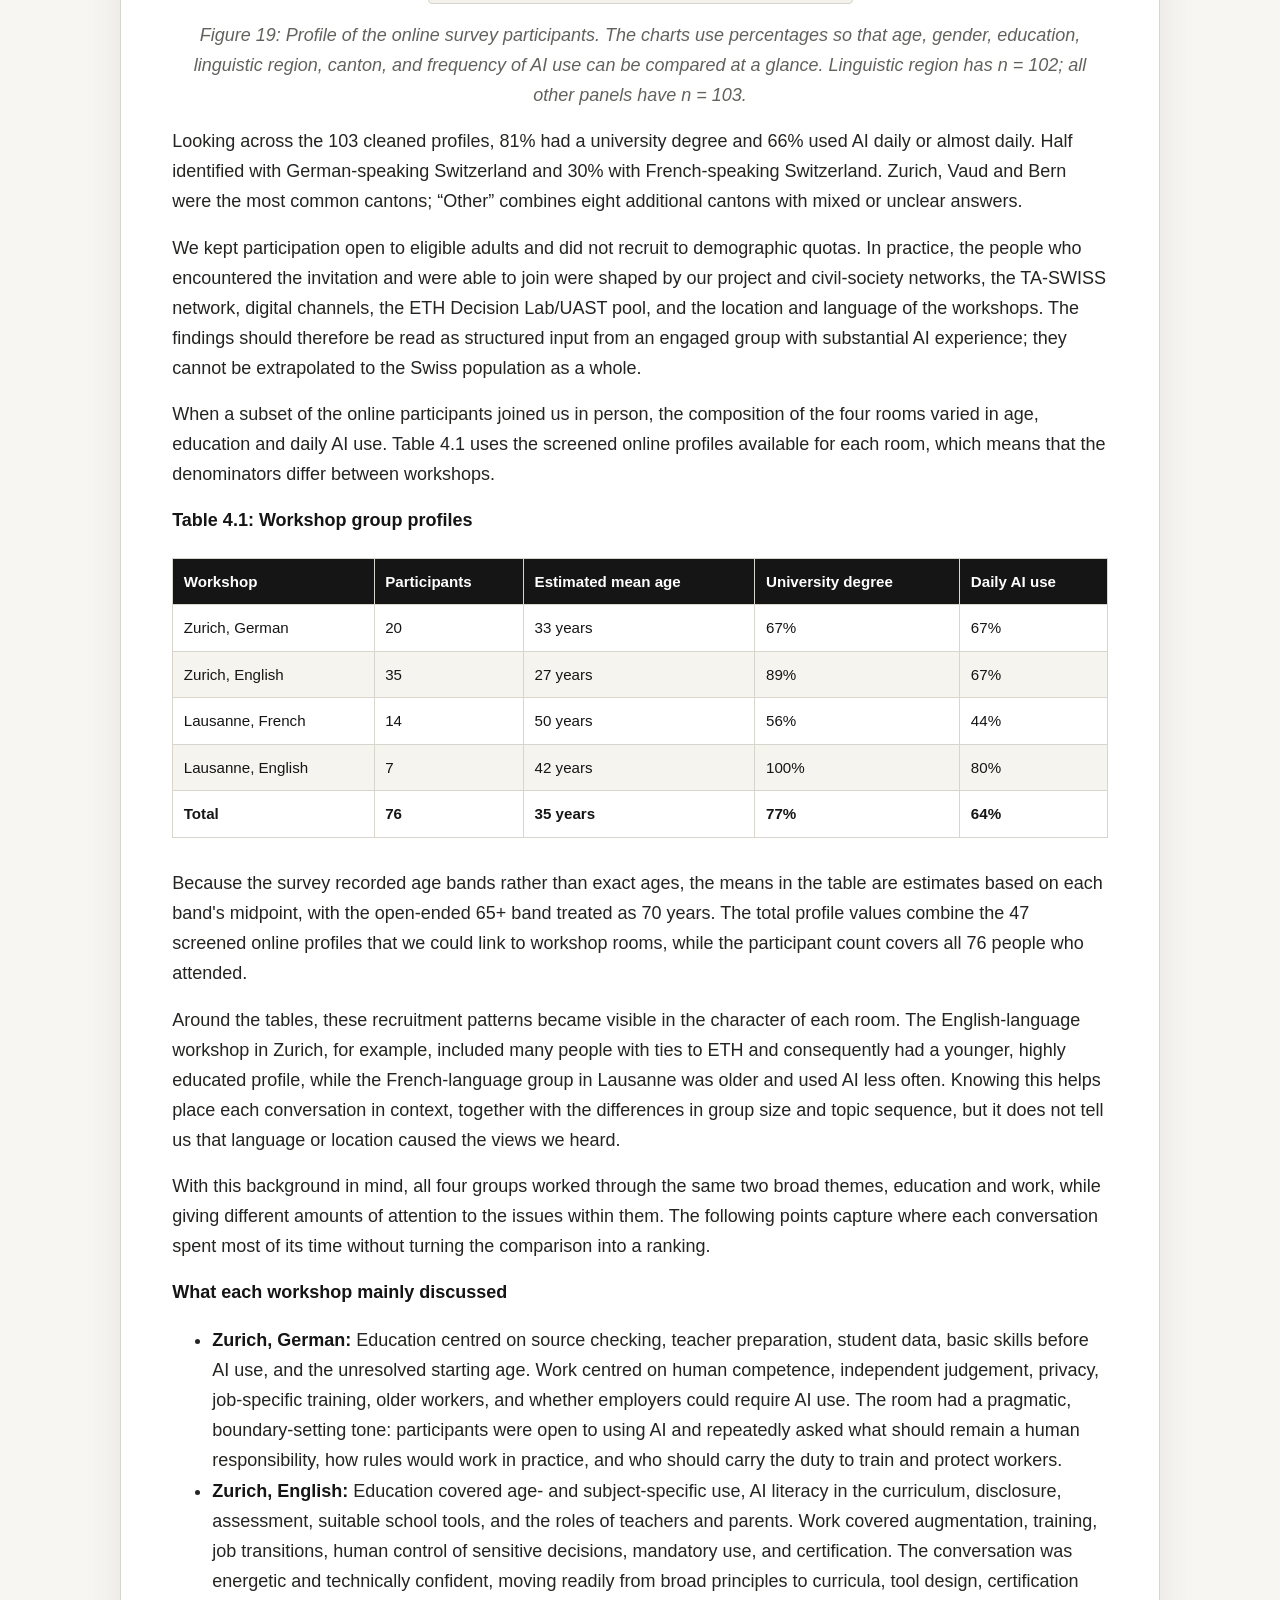
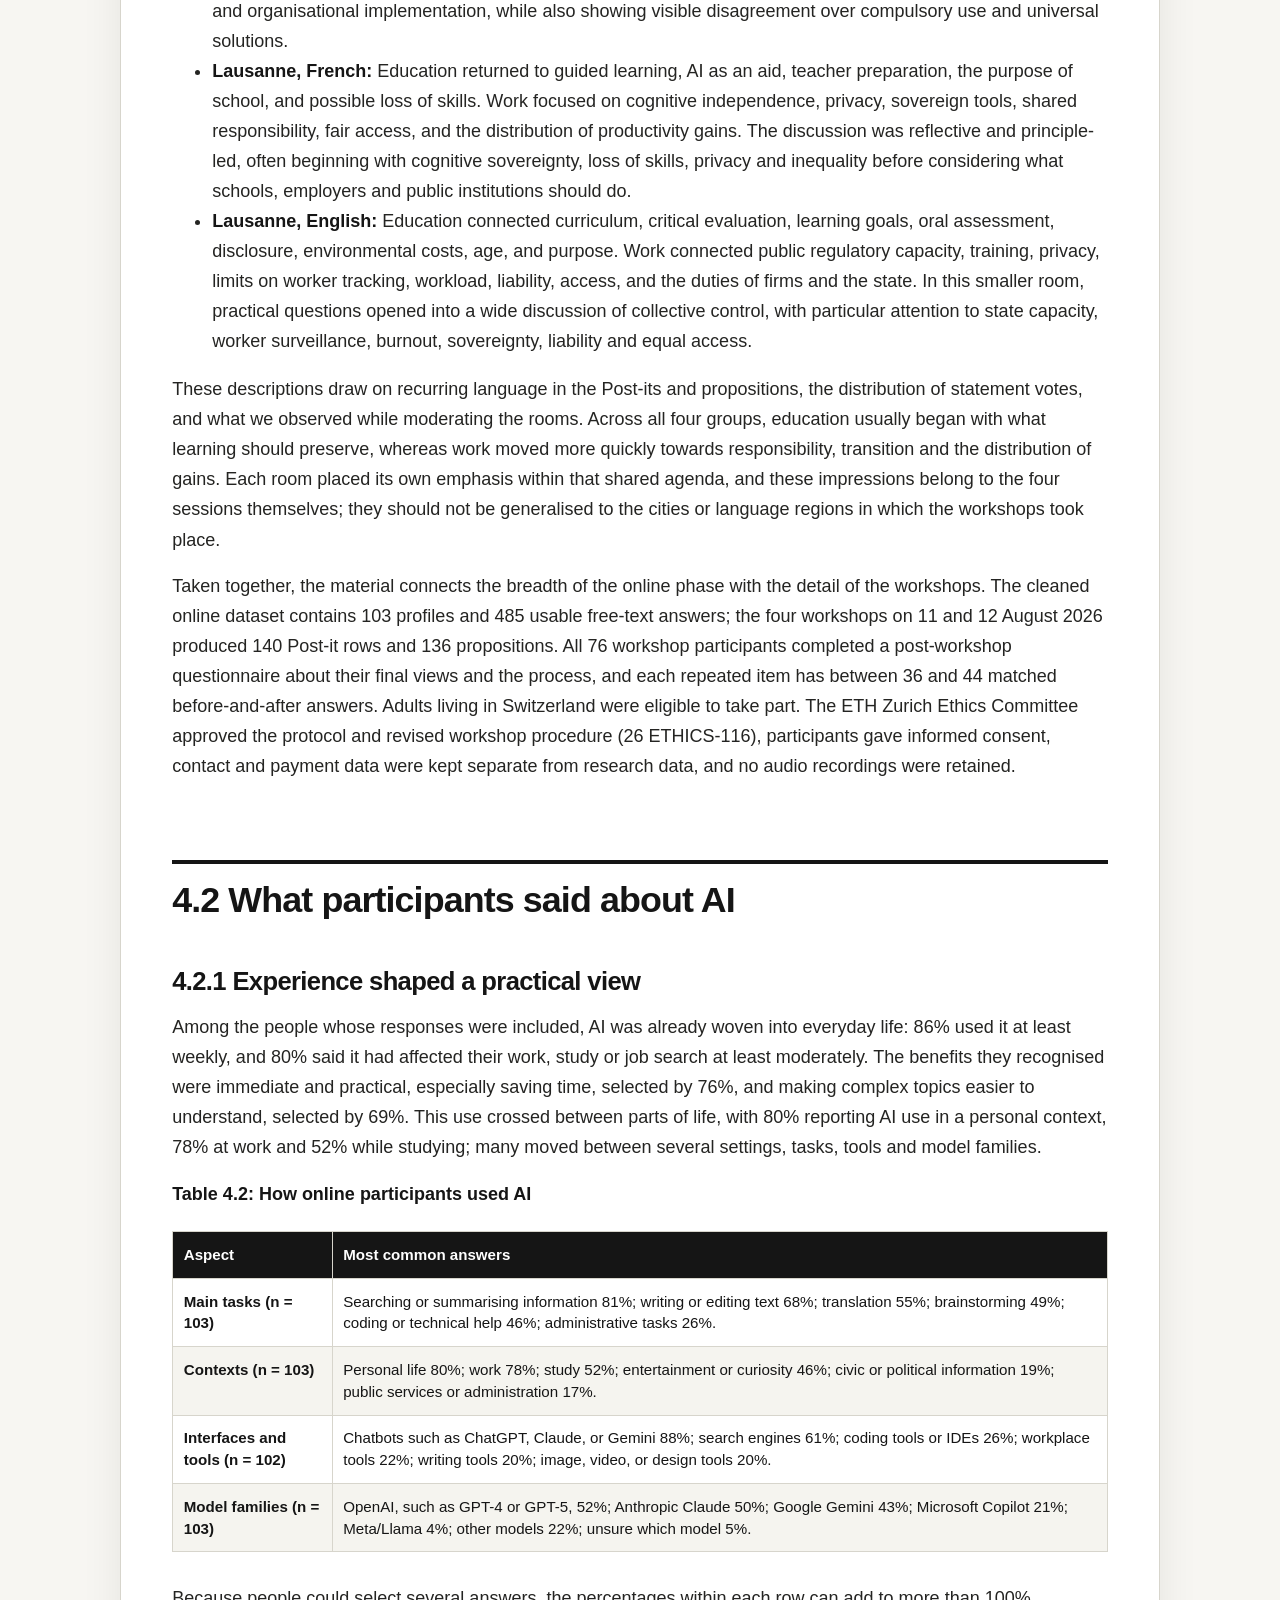
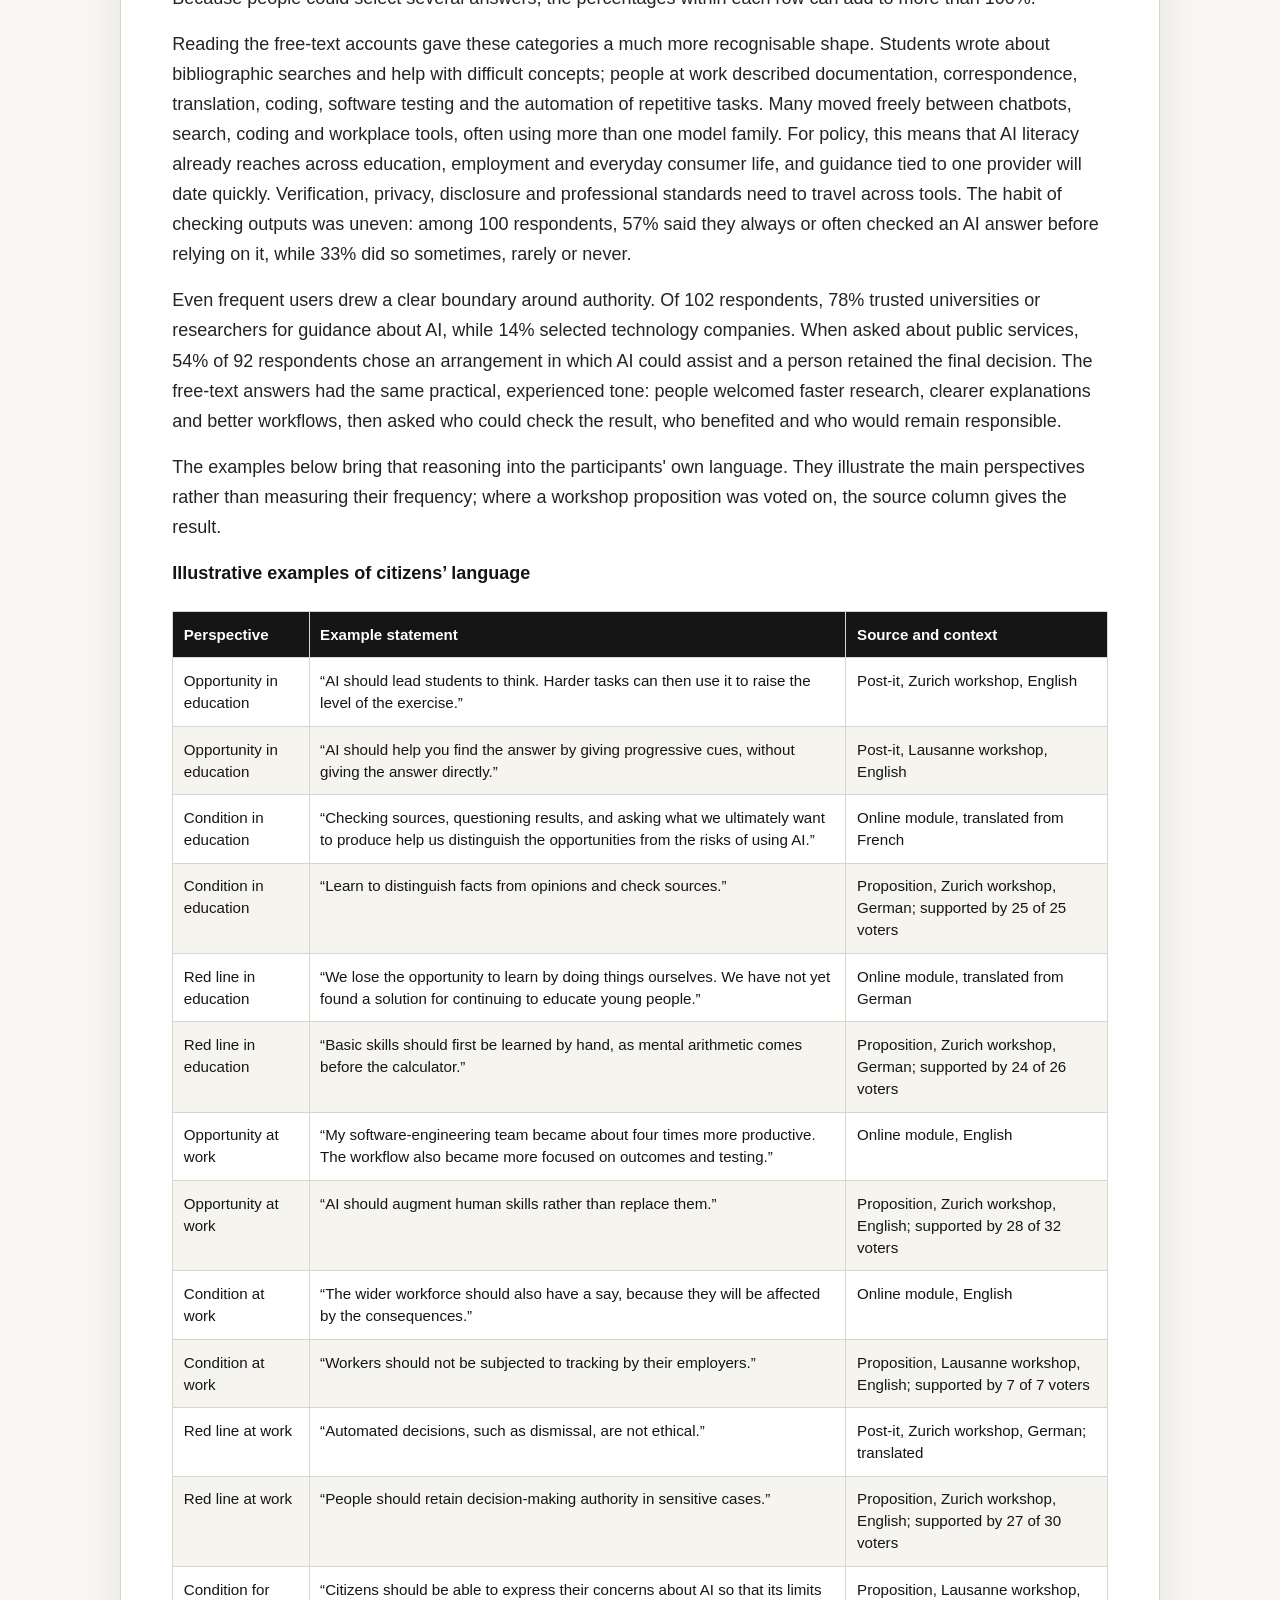
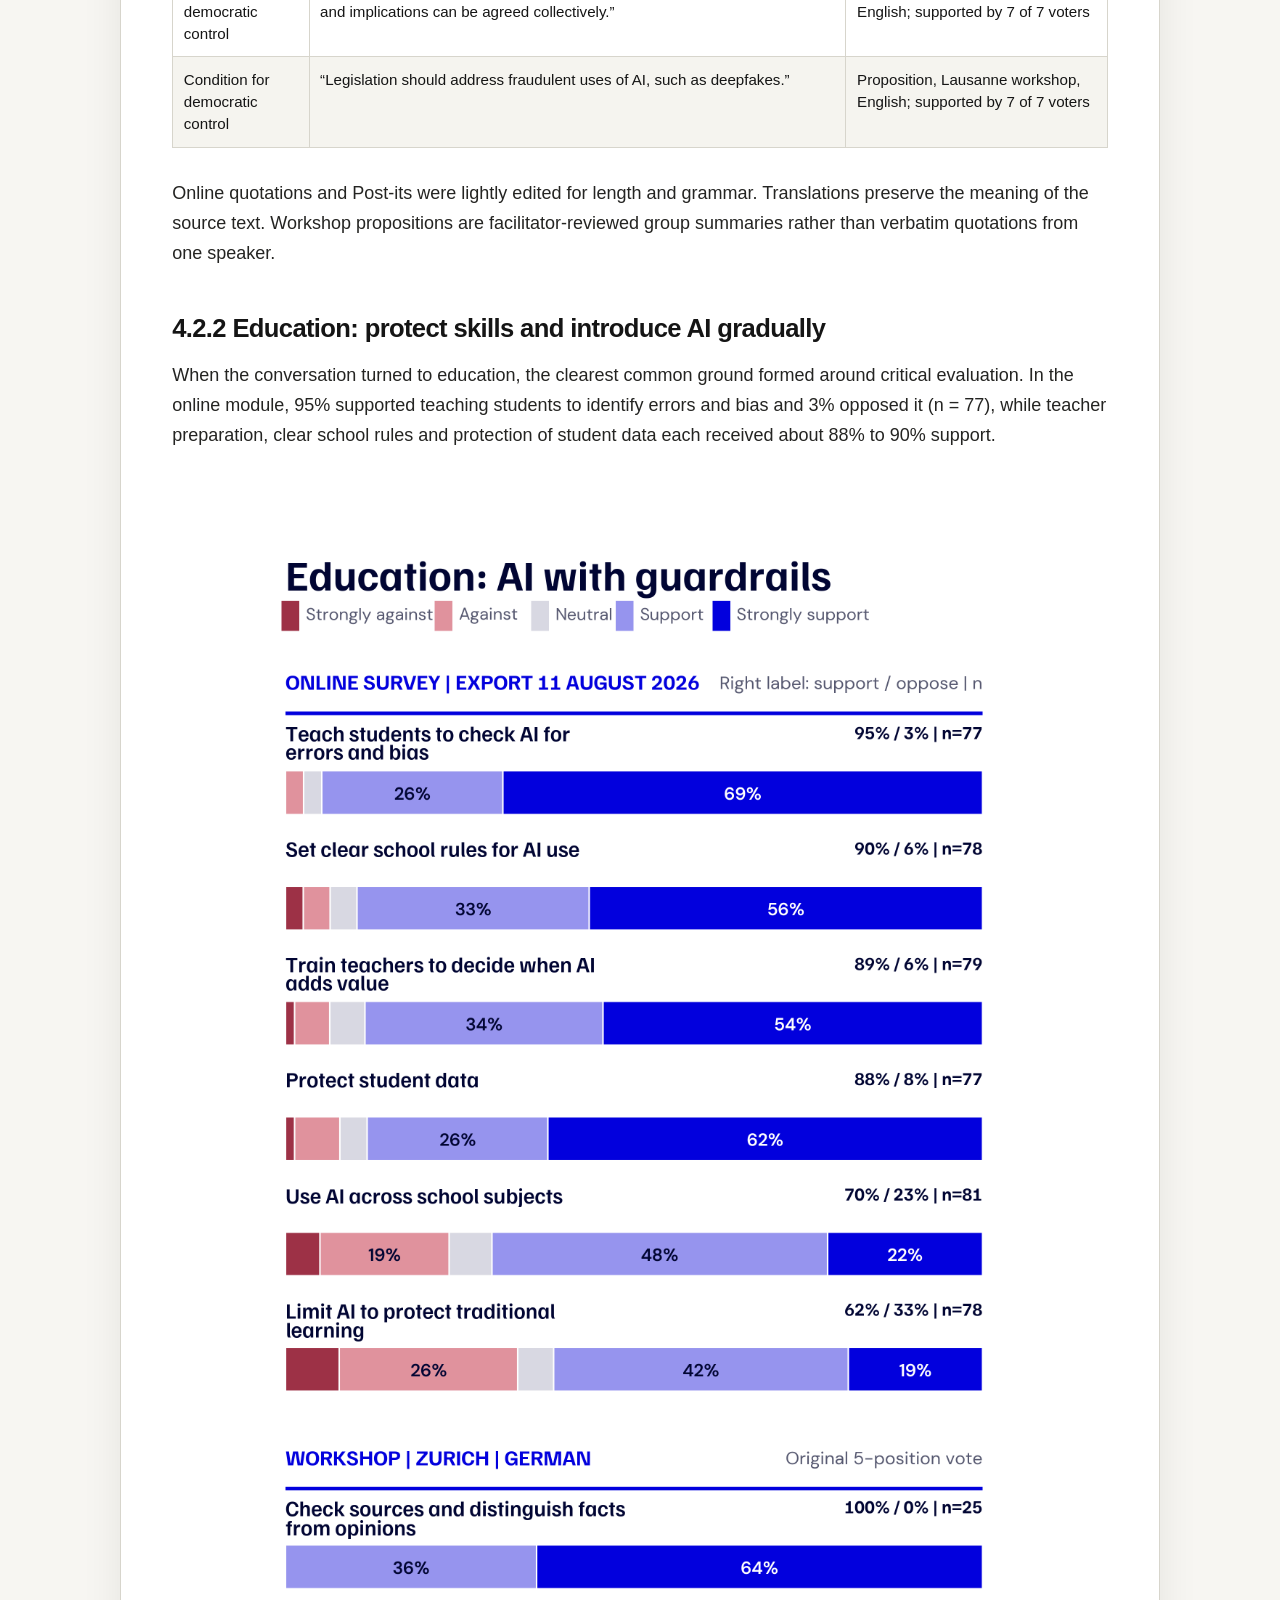
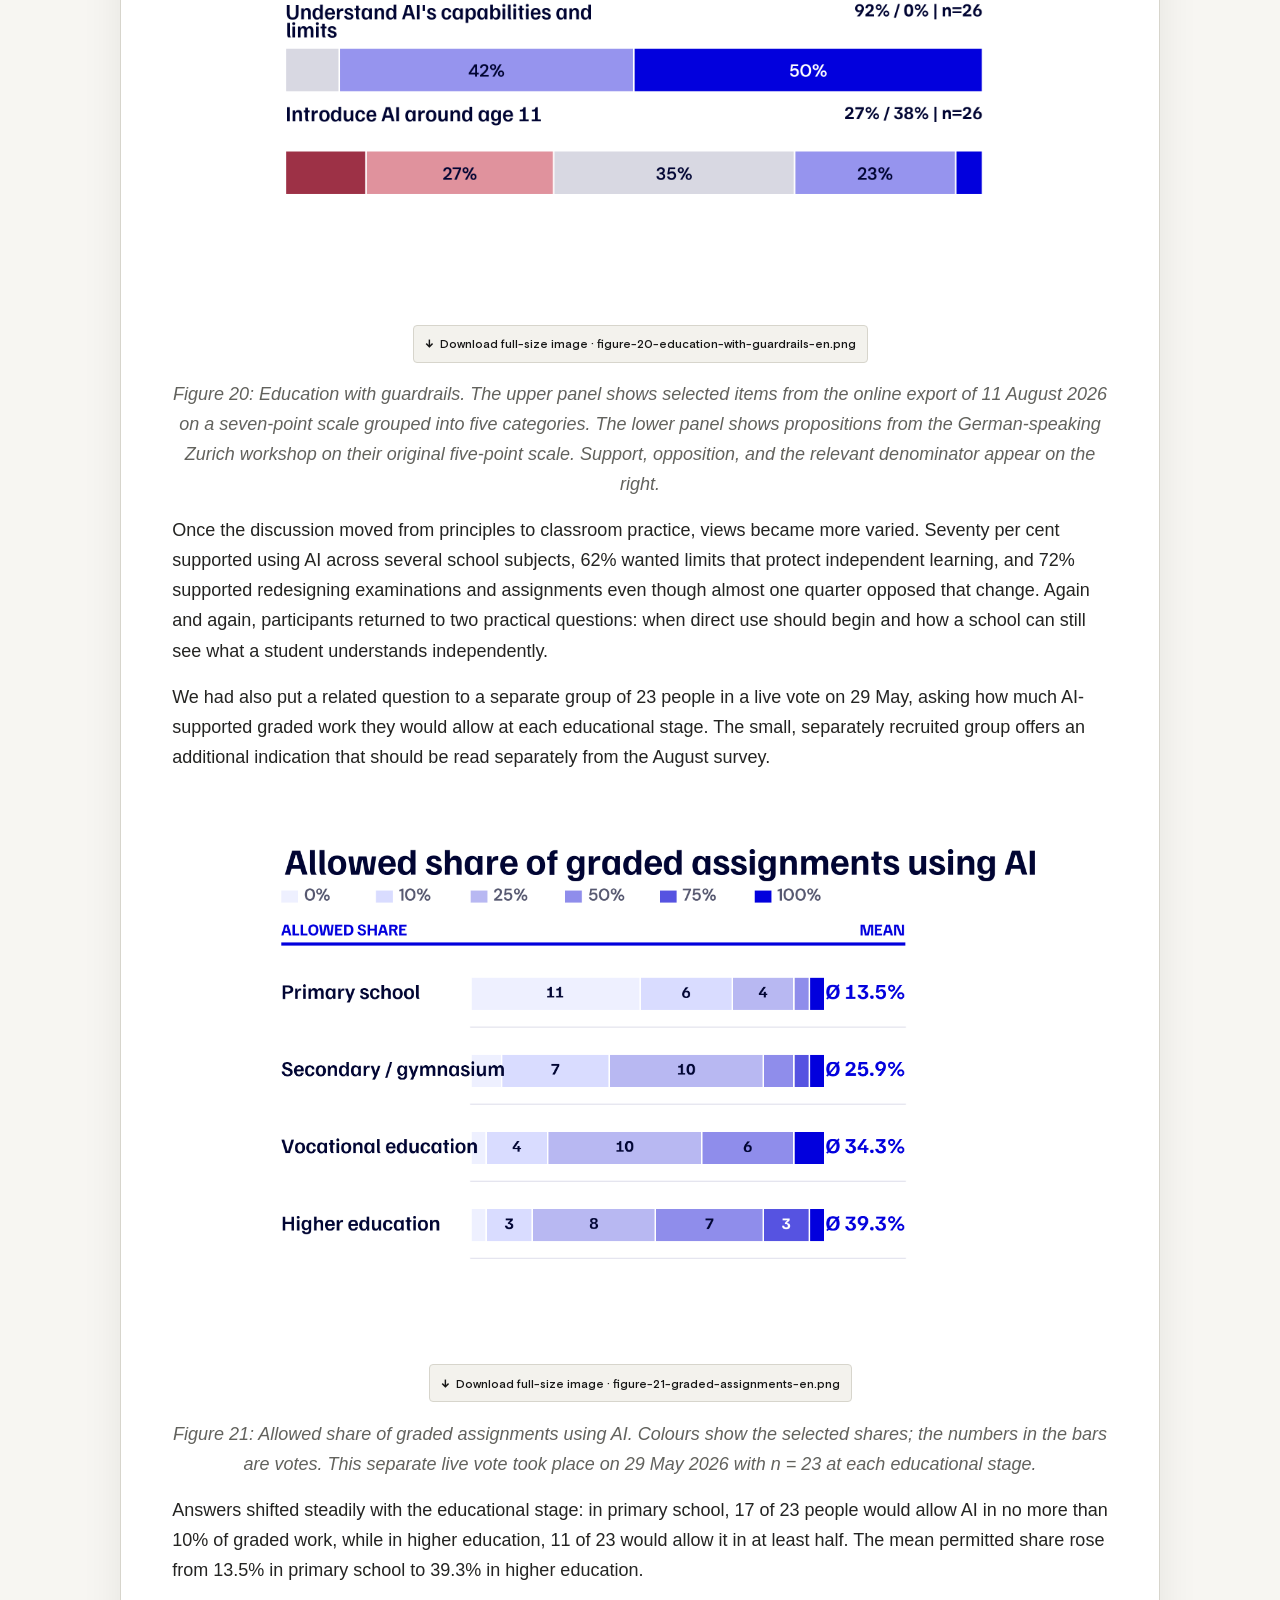
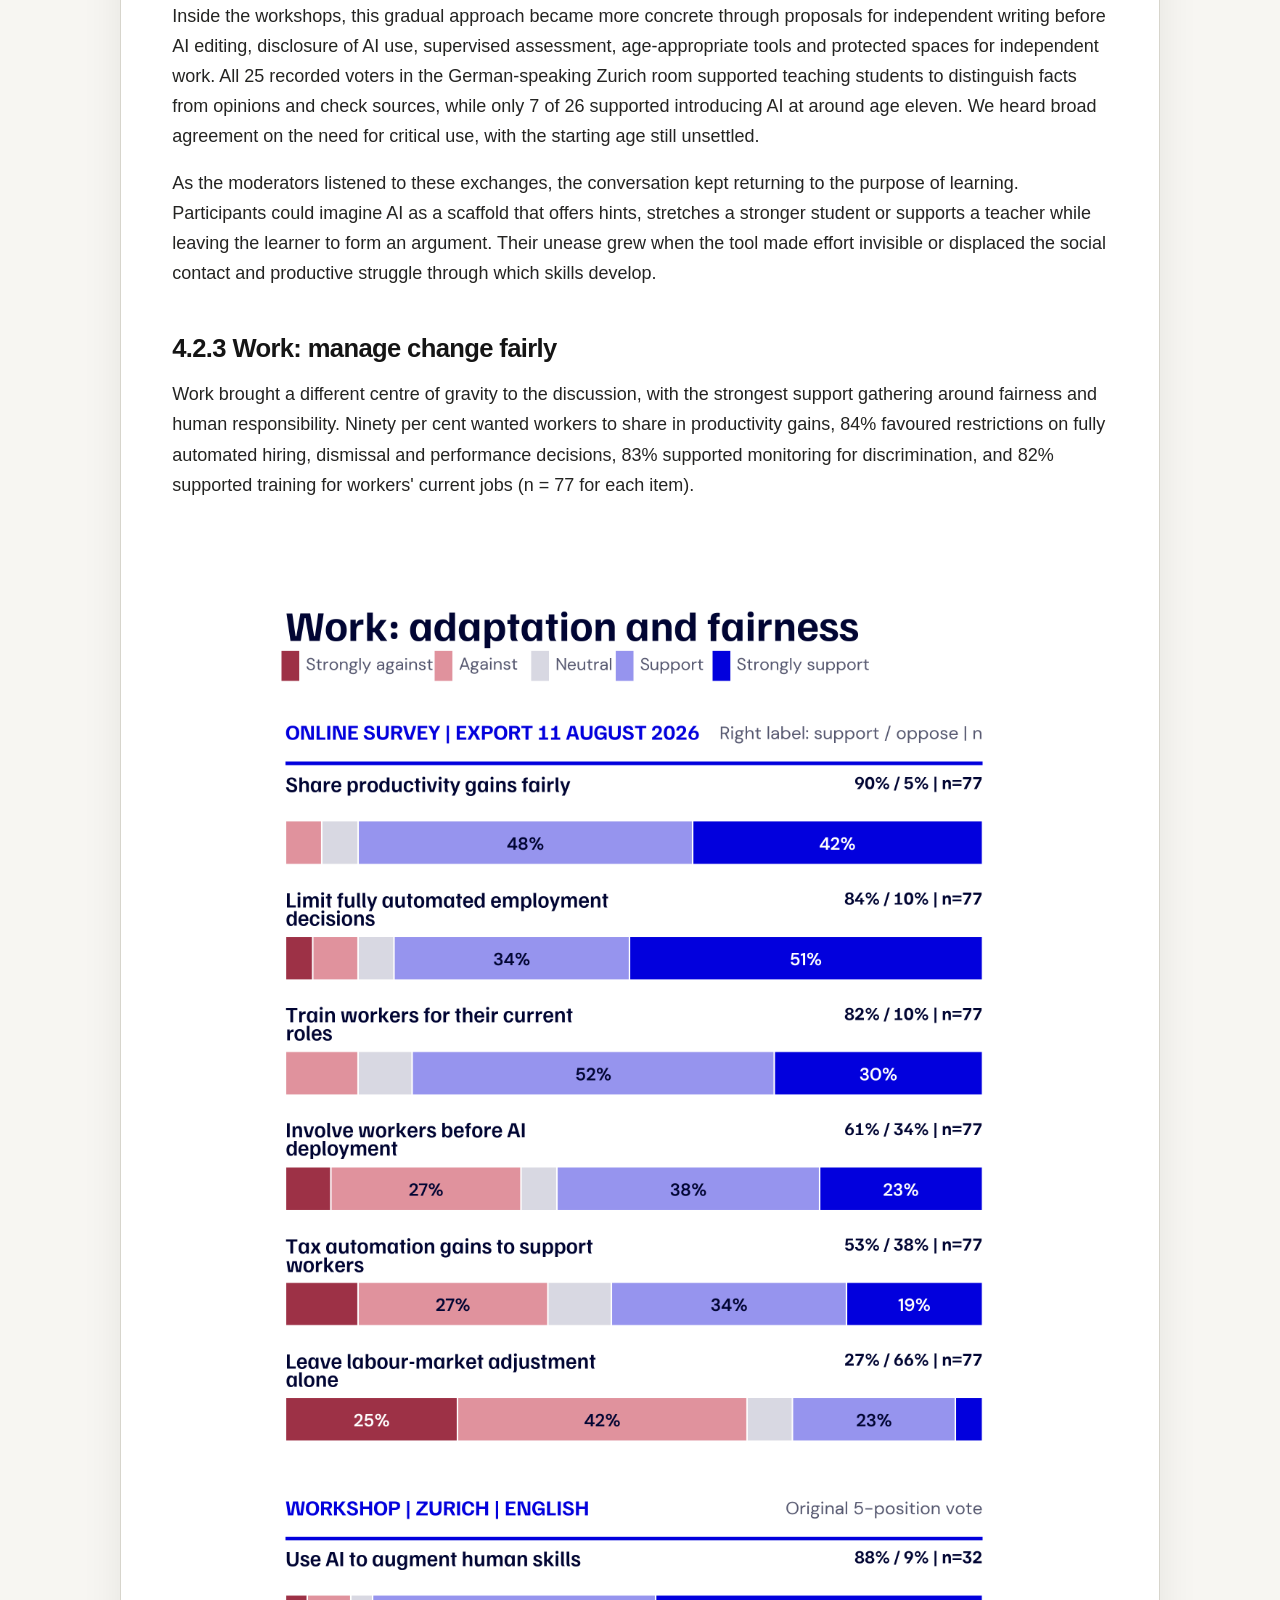
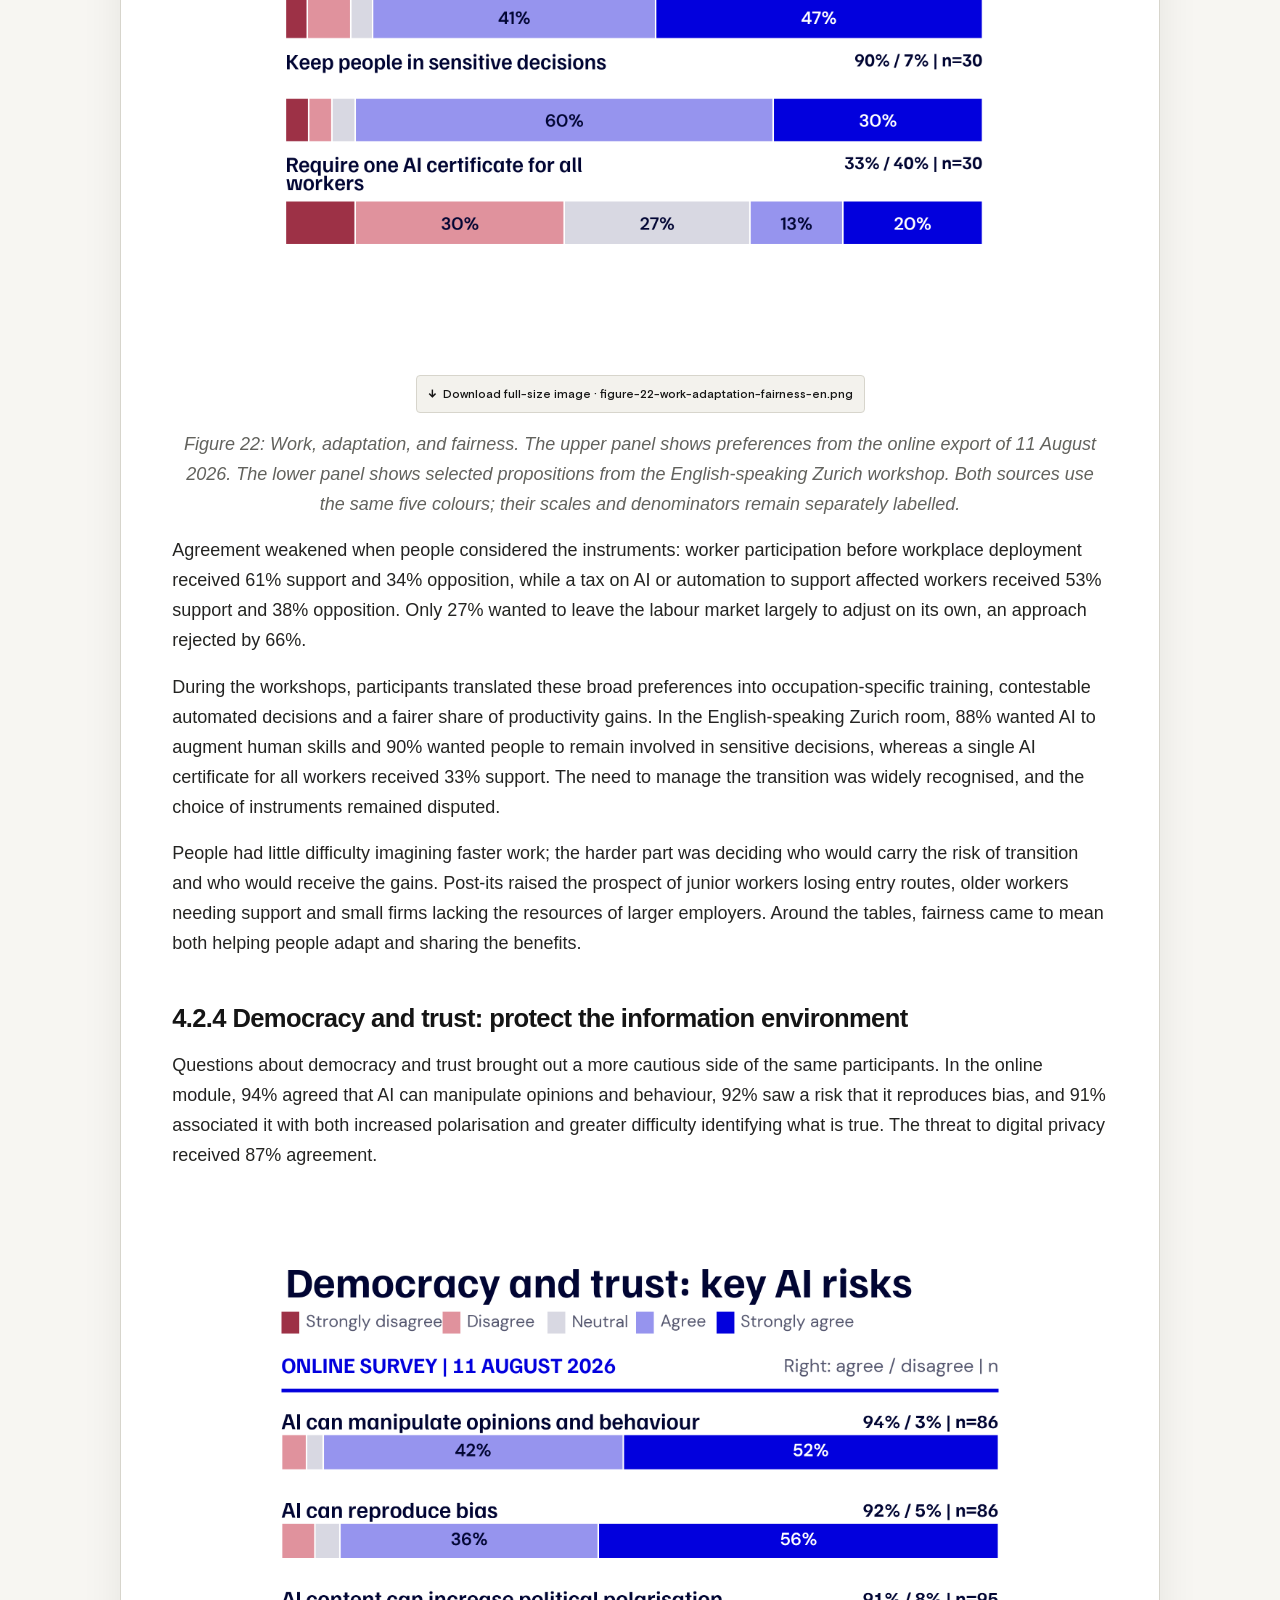
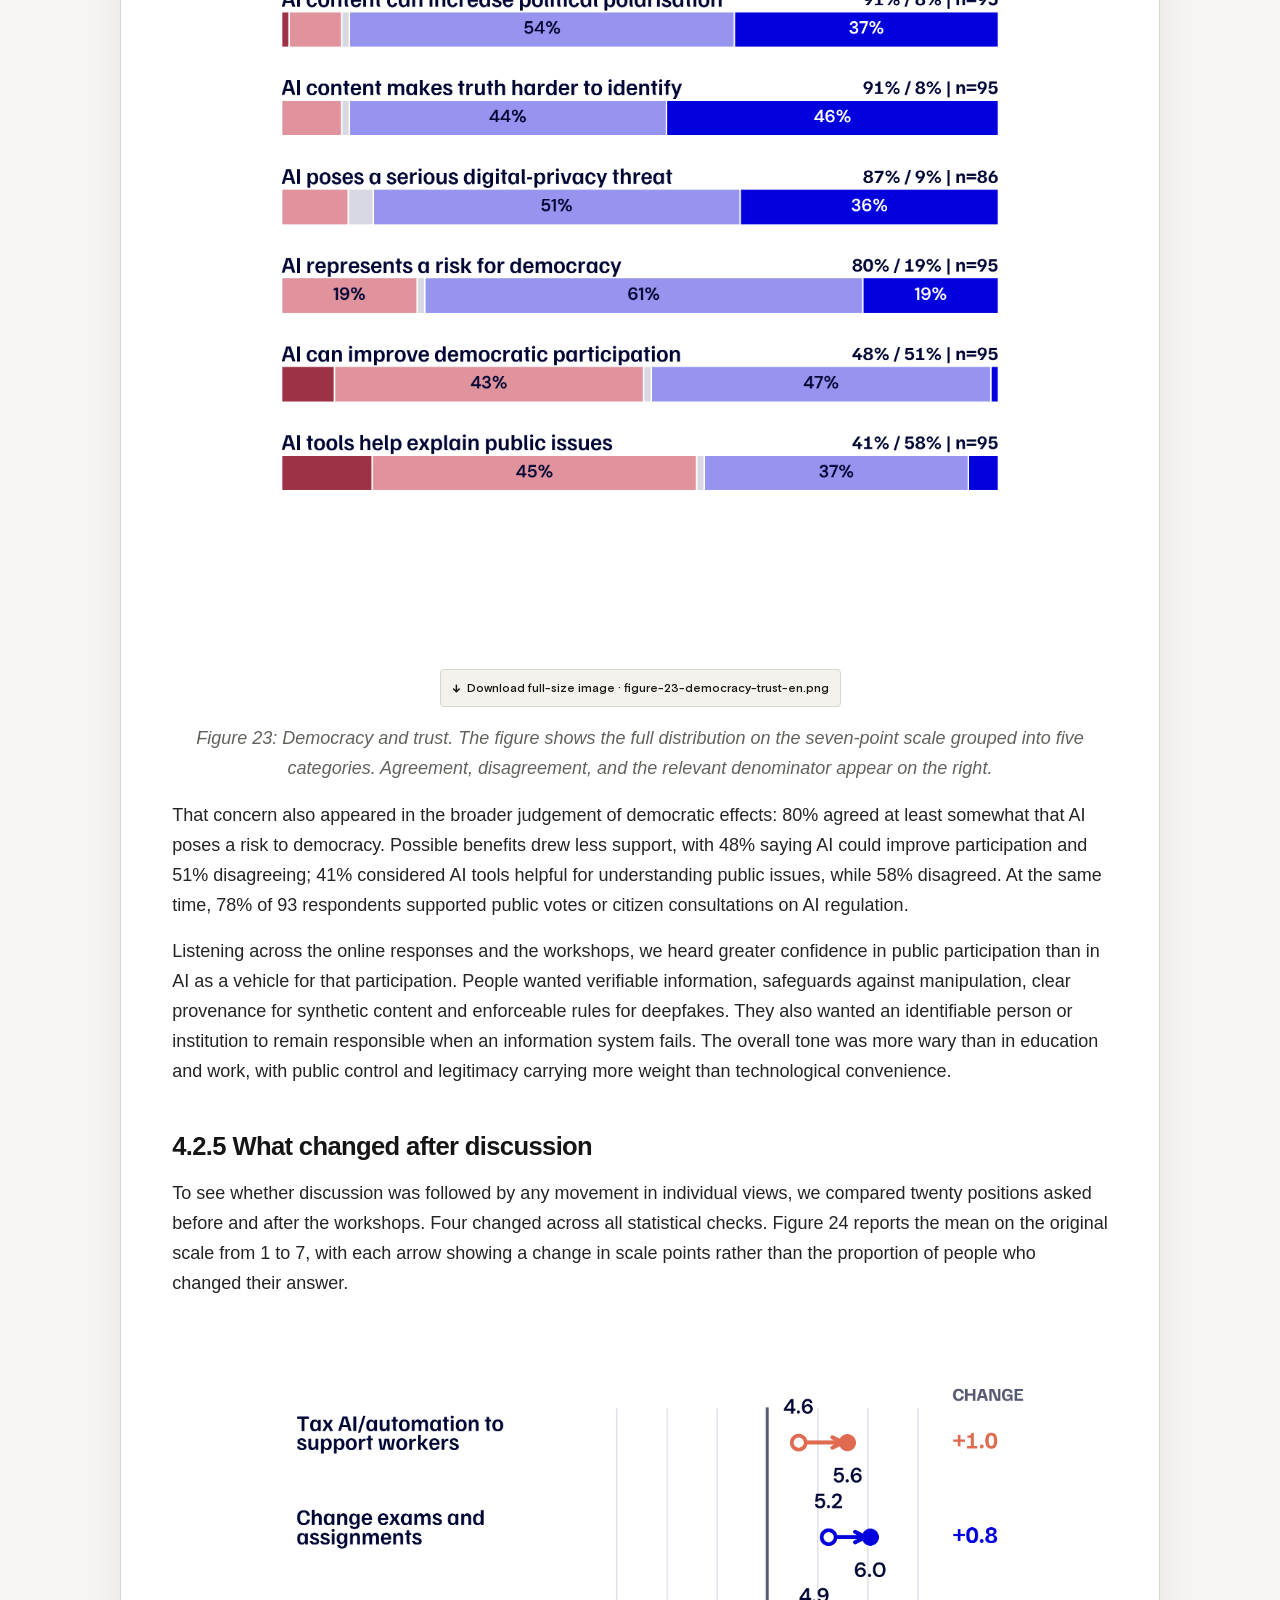
==== commit 70179332: "Simplify chapter 4 review page" ====
--- a/chapter4-review-4b8e2d/index.html
+++ b/chapter4-review-4b8e2d/index.html
@@ -7,7 +7,7 @@
     <meta name="googlebot" content="noindex, nofollow, noarchive, nosnippet">
     <meta name="referrer" content="no-referrer">
     <meta name="theme-color" content="#f7f6f2">
-    <title>Chapter 4 Google Docs handoff · Swiss AI Futures</title>
+    <title>Chapter 4: Citizen views on AI · Swiss AI Futures</title>
     <link rel="icon" type="image/png" href="../assets/images/logos/favicon.png">
     <link rel="stylesheet" href="styles.css">
   </head>
@@ -34,74 +34,31 @@
     <main id="workspace">
       <section class="workspace-intro" aria-labelledby="page-title">
         <div>
-          <p class="eyebrow">Chapter 4 · Google Docs handoff</p>
-          <h1 id="page-title">Copy the chapter, then place each image where it appears.</h1>
+          <p class="eyebrow">Working chapter · English and German</p>
+          <h1 id="page-title">Chapter 4: Citizen views on AI</h1>
           <p class="intro-copy">
-            This page contains the latest English and German text together with every full-resolution figure and photo.
-            Choose a language, copy the formatted chapter into Google Docs, then use the download link directly below
-            each image to insert the original file immediately above its caption.
+            Read the chapter in either language, compare the two versions, or download the text and full-resolution figures.
           </p>
-        </div>
-        <div class="source-note" aria-label="Recommended handoff workflow">
-          <strong>Recommended workflow</strong>
-          <span>Choose a language → copy for Google Docs → paste → download each image at its caption.</span>
         </div>
       </section>
 
-      <section class="handoff-guide" aria-labelledby="handoff-title">
-        <div class="handoff-heading">
-          <p class="eyebrow">Google Docs handoff</p>
-          <h2 id="handoff-title">Everything needed for the transfer is on this page.</h2>
-          <p>The formatted-copy button preserves headings, lists and tables. It leaves a named image placeholder at every figure position so the original-resolution file can be inserted without guessing.</p>
-        </div>
-        <ol class="handoff-steps">
-          <li><strong>Choose one language.</strong><span>Select English or Deutsch in the switch below.</span></li>
-          <li><strong>Copy the formatted text.</strong><span>Press “Copy for Google Docs” above the chosen chapter and paste it into the document.</span></li>
-          <li><strong>Add each image in place.</strong><span>Press “Download full-size image” under the image on this page, then insert it directly above the caption that follows. If the browser opens the image, use “Save image” or the download control in that tab.</span></li>
-        </ol>
-        <div class="image-bundles">
-          <div>
-            <strong>Optional complete image packs</strong>
-            <span>Files are named by figure number to match the captions.</span>
-          </div>
-          <a class="secondary-button link-button" href="downloads/chapter4-images-english.zip" download>Download English images (.zip)</a>
-          <a class="secondary-button link-button" href="downloads/chapter4-images-german.zip" download>Deutsche Bilder herunterladen (.zip)</a>
+      <section class="transfer-note" aria-label="Using the chapter in another document">
+        <p><strong>Using the chapter elsewhere?</strong> Copy the formatted text, then download each image from the link directly beneath it.</p>
+        <div class="transfer-links">
+          <a href="downloads/chapter4-images-english.zip" download>English image pack</a>
+          <a href="downloads/chapter4-images-german.zip" download>Deutsches Bildpaket</a>
         </div>
       </section>
 
       <div class="workspace-toolbar" aria-label="Workspace controls">
         <div class="segmented-control" role="group" aria-label="Language view">
-          <button type="button" data-view="compare" aria-pressed="true">English + Deutsch</button>
-          <button type="button" data-view="en" aria-pressed="false">English</button>
+          <button type="button" data-view="en" aria-pressed="true">English</button>
           <button type="button" data-view="de" aria-pressed="false">Deutsch</button>
-        </div>
-        <div class="toolbar-actions">
-          <button class="secondary-button" id="refresh-sources" type="button">Refresh published files</button>
-          <button class="primary-button" id="compare-structure" type="button">Check consistency</button>
+          <button type="button" data-view="compare" aria-pressed="false">Side by side</button>
         </div>
       </div>
 
-      <section class="consistency-panel" id="consistency-panel" aria-live="polite">
-        <div>
-          <span class="metric-label">Structure</span>
-          <strong id="structure-status">Checking…</strong>
-        </div>
-        <div>
-          <span class="metric-label">Headings</span>
-          <strong id="heading-count">—</strong>
-        </div>
-        <div>
-          <span class="metric-label">Figures</span>
-          <strong id="figure-count">—</strong>
-        </div>
-        <div>
-          <span class="metric-label">Tables</span>
-          <strong id="table-count">—</strong>
-        </div>
-        <p id="consistency-detail">Loading the published Markdown files.</p>
-      </section>
-
-      <div class="workspace-grid" data-view="compare">
+      <div class="workspace-grid" data-view="en">
         <section class="language-panel" data-language="en" aria-labelledby="english-heading">
           <header class="language-header">
             <div>
@@ -112,21 +69,14 @@
           </header>
 
           <div class="document-actions" aria-label="English document actions">
-            <button class="primary-button" type="button" data-copy-rich="en">Copy for Google Docs</button>
+            <button class="primary-button" type="button" data-copy-rich="en">Copy formatted text</button>
             <button class="edit-toggle secondary-button" type="button" data-language-action="en">Edit Markdown</button>
-            <button class="secondary-button" type="button" data-copy="en">Copy Markdown</button>
             <button class="secondary-button" type="button" data-download="en">Download .md</button>
-            <a
-              class="secondary-button link-button"
-              data-github="en"
-              href="https://github.com/joshuay1/swiss-ai-futures/edit/main/chapter4-review-4b8e2d/chapter4-en.md"
-              target="_blank"
-              rel="noopener noreferrer"
-            >Edit published source ↗</a>
+            <a class="secondary-button link-button" href="downloads/chapter4-images-english.zip" download>Download images</a>
           </div>
 
           <p class="editing-help" data-help="en" hidden>
-            Your draft is saved only in this browser. When ready, copy it, open the published source, paste, and commit.
+            Your draft is saved only in this browser. Copy the formatted text or download the Markdown when ready.
           </p>
 
           <div class="document-surface" data-surface="en">
@@ -154,21 +104,14 @@
           </header>
 
           <div class="document-actions" aria-label="German document actions">
-            <button class="primary-button" type="button" data-copy-rich="de">Für Google Docs kopieren</button>
+            <button class="primary-button" type="button" data-copy-rich="de">Formatierten Text kopieren</button>
             <button class="edit-toggle secondary-button" type="button" data-language-action="de">Markdown bearbeiten</button>
-            <button class="secondary-button" type="button" data-copy="de">Markdown kopieren</button>
             <button class="secondary-button" type="button" data-download="de">.md herunterladen</button>
-            <a
-              class="secondary-button link-button"
-              data-github="de"
-              href="https://github.com/joshuay1/swiss-ai-futures/edit/main/chapter4-review-4b8e2d/chapter4-de.md"
-              target="_blank"
-              rel="noopener noreferrer"
-            >Quelle auf GitHub bearbeiten ↗</a>
+            <a class="secondary-button link-button" href="downloads/chapter4-images-german.zip" download>Bilder herunterladen</a>
           </div>
 
           <p class="editing-help" data-help="de" hidden>
-            Der Entwurf bleibt in diesem Browser. Danach kopieren, die veröffentlichte Quelle öffnen, einfügen und committen.
+            Der Entwurf bleibt in diesem Browser. Danach den formatierten Text kopieren oder die Markdown-Datei herunterladen.
           </p>
 
           <div class="document-surface" data-surface="de">
--- a/chapter4-review-4b8e2d/styles.css
+++ b/chapter4-review-4b8e2d/styles.css
@@ -137,16 +137,12 @@
 main {
   width: min(1800px, calc(100% - clamp(24px, 5vw, 88px)));
   margin: 0 auto;
-  padding: clamp(36px, 6vw, 84px) 0 96px;
+  padding: clamp(30px, 4vw, 58px) 0 96px;
 }
 
 .workspace-intro {
-  display: grid;
-  grid-template-columns: minmax(0, 1.7fr) minmax(260px, 0.65fr);
-  gap: clamp(28px, 5vw, 80px);
-  align-items: end;
-  max-width: 1280px;
-  margin-bottom: 42px;
+  max-width: 980px;
+  margin-bottom: 28px;
 }
 
 .eyebrow,
@@ -169,119 +165,53 @@
   max-width: 900px;
   margin: 0;
   font-family: "New Cooper", Georgia, serif;
-  font-size: clamp(44px, 6.4vw, 94px);
+  font-size: clamp(42px, 5vw, 72px);
   font-weight: 400;
-  line-height: 0.98;
-  letter-spacing: -0.045em;
+  line-height: 1.02;
+  letter-spacing: -0.035em;
 }
 
 .intro-copy {
   max-width: 850px;
-  margin: 26px 0 0;
-  color: var(--muted);
-  font-size: clamp(17px, 1.55vw, 22px);
-  line-height: 1.5;
-}
-
-.source-note {
-  display: grid;
-  gap: 9px;
-  padding: 24px;
-  background: var(--yellow);
-  border: 2px solid var(--ink);
-  box-shadow: 7px 7px 0 var(--ink);
-  transform: rotate(0.6deg);
-}
-
-.source-note strong {
-  font-size: 20px;
-}
-
-.source-note span {
-  line-height: 1.45;
-}
-
-.handoff-guide {
-  display: grid;
-  grid-template-columns: minmax(280px, 0.85fr) minmax(420px, 1.15fr);
-  gap: clamp(24px, 4vw, 58px);
-  margin: 0 0 34px;
-  padding: clamp(24px, 4vw, 48px);
-  background: var(--surface);
-  border: 2px solid var(--ink);
-  box-shadow: 7px 7px 0 var(--ink);
-}
-
-.handoff-heading h2 {
-  margin: 0;
-  font-family: "New Cooper", Georgia, serif;
-  font-size: clamp(30px, 3.2vw, 48px);
-  font-weight: 400;
-  line-height: 1.05;
-  letter-spacing: -0.03em;
-}
-
-.handoff-heading > p:last-child {
   margin: 18px 0 0;
   color: var(--muted);
-  line-height: 1.55;
-}
-
-.handoff-steps {
-  display: grid;
-  gap: 14px;
+  font-size: clamp(17px, 1.35vw, 20px);
+  line-height: 1.5;
+}
+
+.transfer-note {
+  display: flex;
+  align-items: center;
+  justify-content: space-between;
+  gap: 18px;
+  margin: 0 0 18px;
+  padding: 13px 16px;
+  background: var(--surface);
+  border: 1px solid var(--line);
+}
+
+.transfer-note p {
   margin: 0;
-  padding: 0;
-  list-style: none;
-  counter-reset: handoff-step;
-}
-
-.handoff-steps li {
-  position: relative;
-  display: grid;
-  gap: 4px;
-  min-height: 62px;
-  padding: 10px 10px 10px 62px;
-  border-bottom: 1px solid var(--line);
-  counter-increment: handoff-step;
-}
-
-.handoff-steps li::before {
-  position: absolute;
-  top: 7px;
-  left: 0;
-  display: grid;
-  place-items: center;
-  width: 43px;
-  height: 43px;
-  background: var(--yellow);
-  border: 2px solid var(--ink);
-  border-radius: 50%;
-  content: counter(handoff-step);
-  font-weight: 700;
-}
-
-.handoff-steps span,
-.image-bundles span {
   color: var(--muted);
   font-size: 14px;
   line-height: 1.45;
 }
 
-.image-bundles {
-  grid-column: 1 / -1;
+.transfer-note strong {
+  color: var(--ink);
+}
+
+.transfer-links {
   display: flex;
-  align-items: center;
-  flex-wrap: wrap;
-  gap: 10px;
-  padding-top: 20px;
-  border-top: 1px solid var(--line);
-}
-
-.image-bundles > div {
-  display: grid;
-  gap: 3px;
-  margin-right: auto;
+  flex: none;
+  gap: 14px;
+}
+
+.transfer-links a {
+  color: var(--accent-dark);
+  font-size: 13px;
+  font-weight: 500;
+  text-underline-offset: 3px;
 }
 
 .workspace-toolbar {
@@ -715,10 +645,6 @@
 }
 
 @media (max-width: 1120px) {
-  .handoff-guide {
-    grid-template-columns: 1fr;
-  }
-
   .workspace-grid,
   .workspace-grid[data-view="compare"] {
     grid-template-columns: 1fr;
@@ -761,29 +687,16 @@
     padding-top: 30px;
   }
 
-  .workspace-intro {
-    grid-template-columns: 1fr;
-  }
-
-  .handoff-guide {
-    padding: 24px 18px;
-    box-shadow: 5px 5px 0 var(--ink);
-  }
-
-  .image-bundles {
+  .transfer-note {
     display: grid;
   }
 
-  .image-bundles > div {
-    margin-right: 0;
+  .transfer-links {
+    flex-wrap: wrap;
   }
 
   h1 {
     font-size: clamp(40px, 13vw, 64px);
-  }
-
-  .source-note {
-    margin-right: 8px;
   }
 
   .workspace-toolbar {
@@ -793,7 +706,7 @@
 
   .segmented-control {
     display: grid;
-    grid-template-columns: 1.35fr 0.8fr 0.8fr;
+    grid-template-columns: 0.8fr 0.8fr 1.35fr;
     width: 100%;
   }
 
@@ -883,7 +796,7 @@
 
   .site-header,
   .workspace-intro,
-  .handoff-guide,
+  .transfer-note,
   .workspace-toolbar,
   .consistency-panel,
   .document-actions,
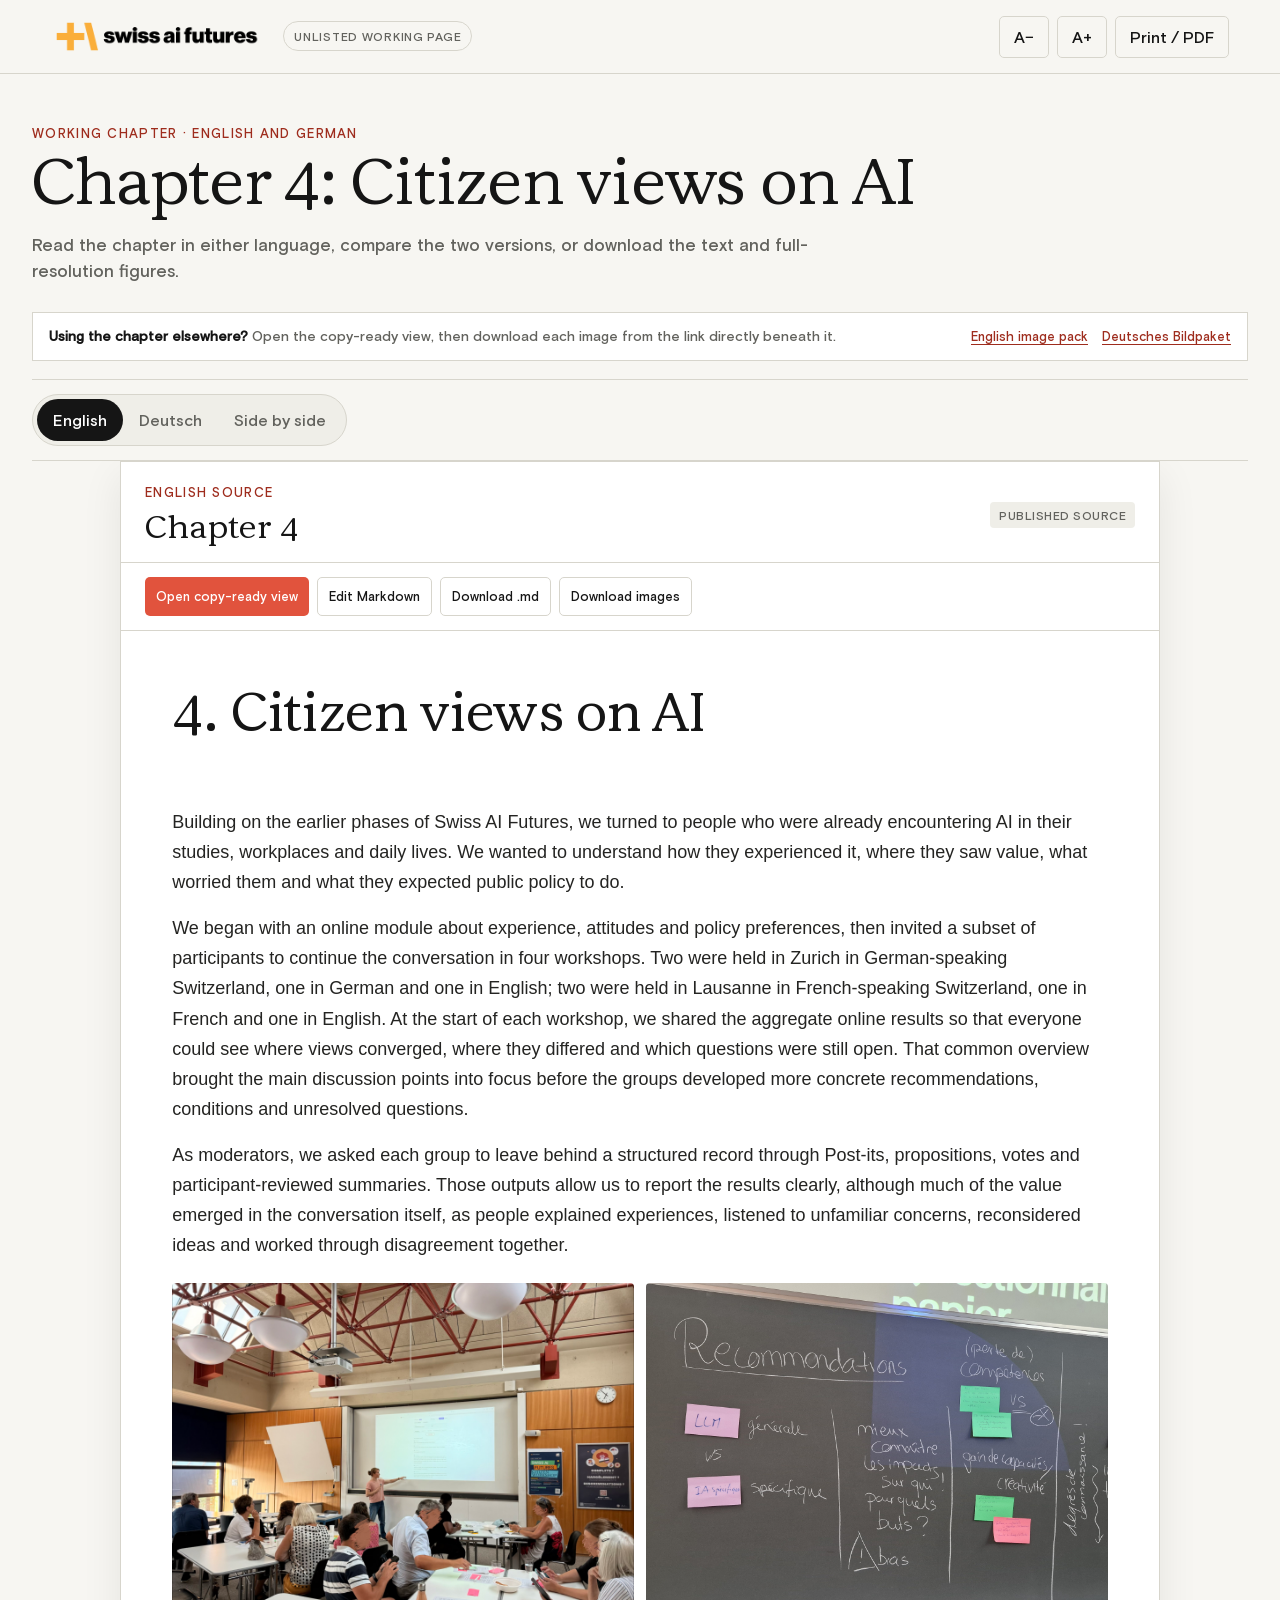
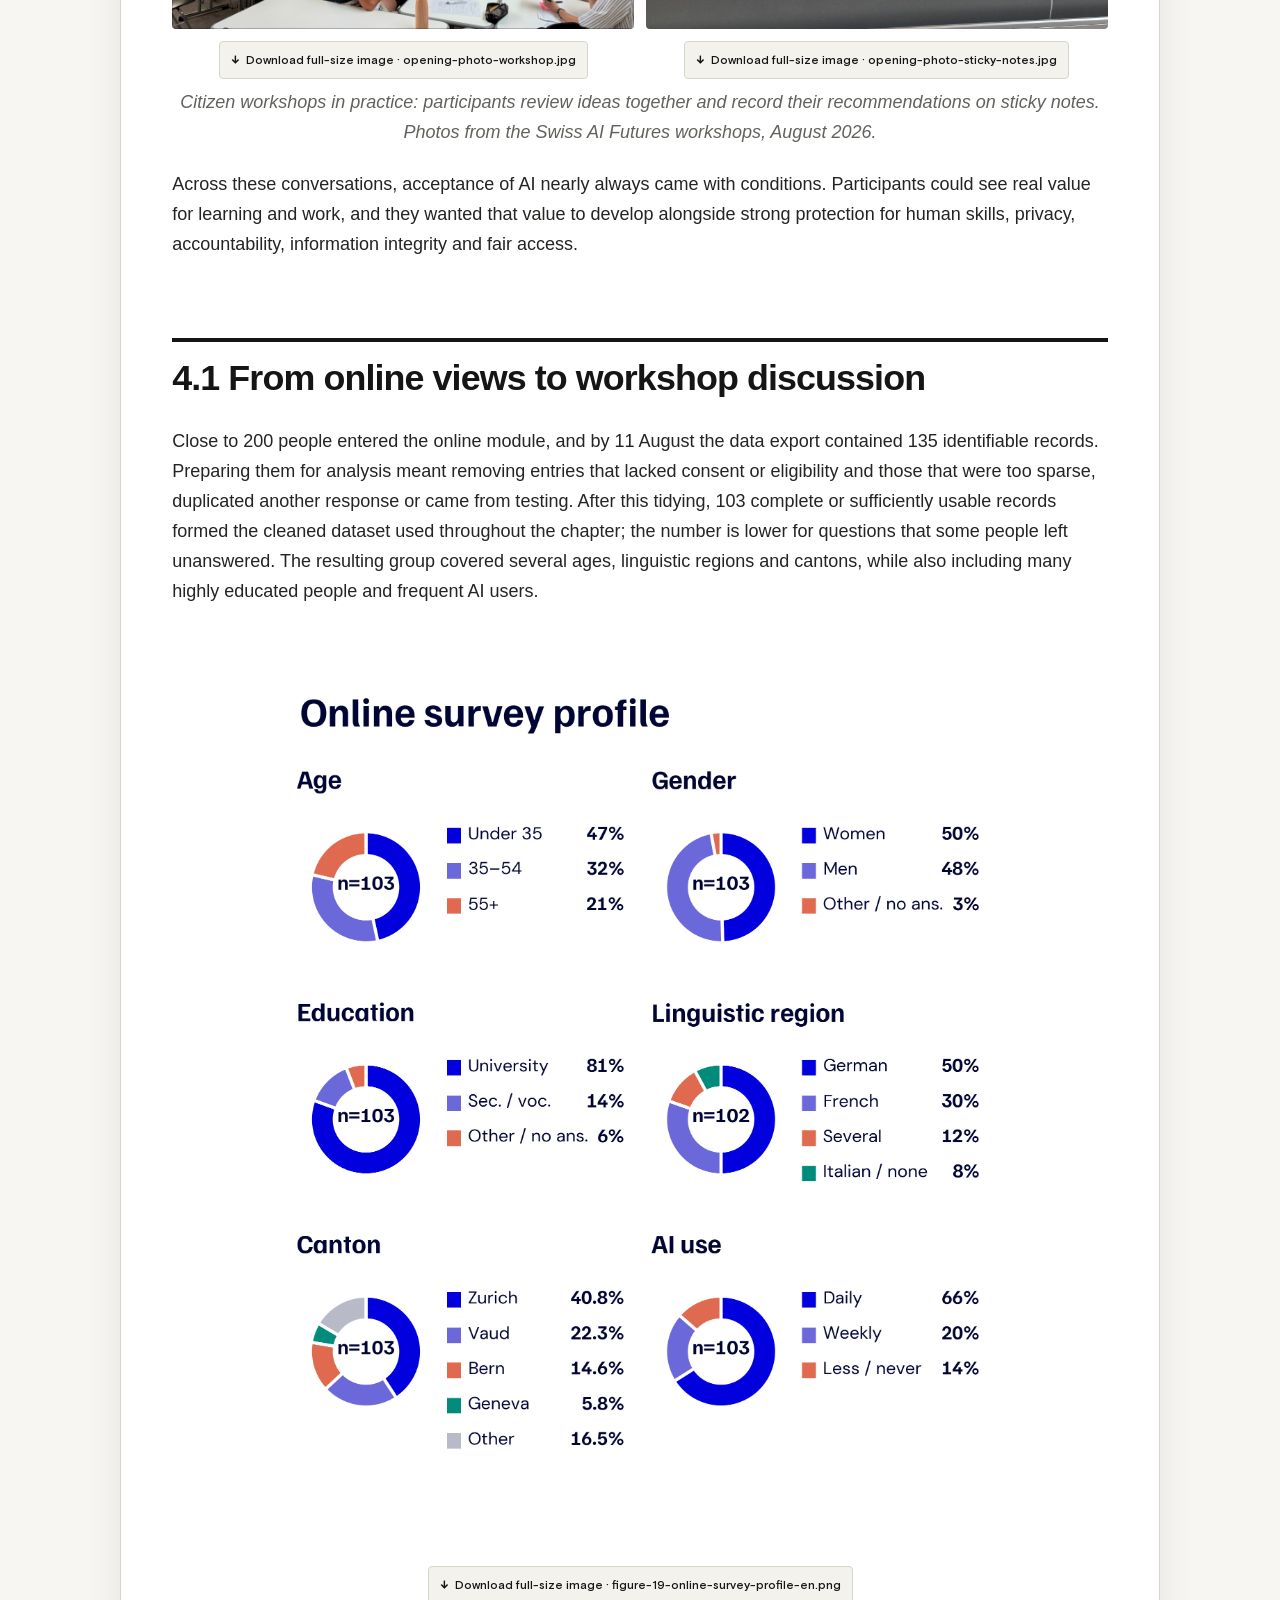
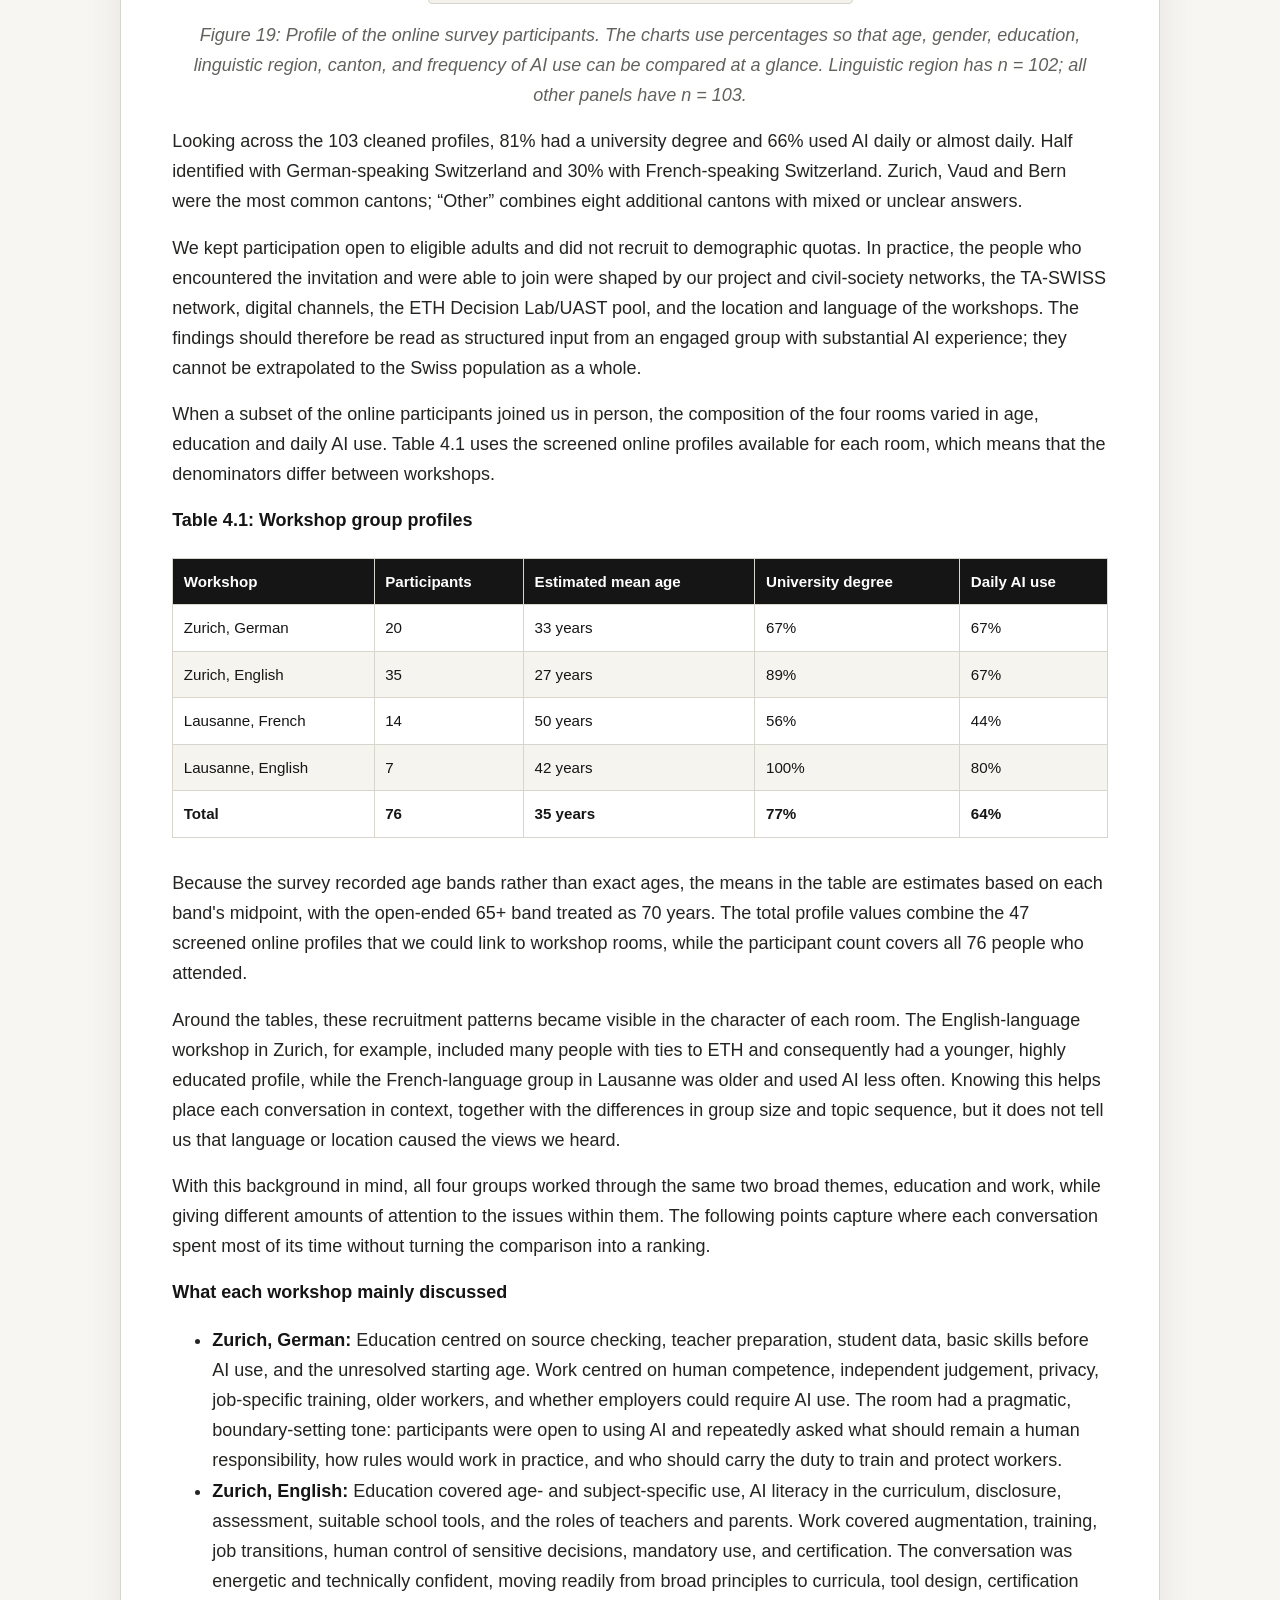
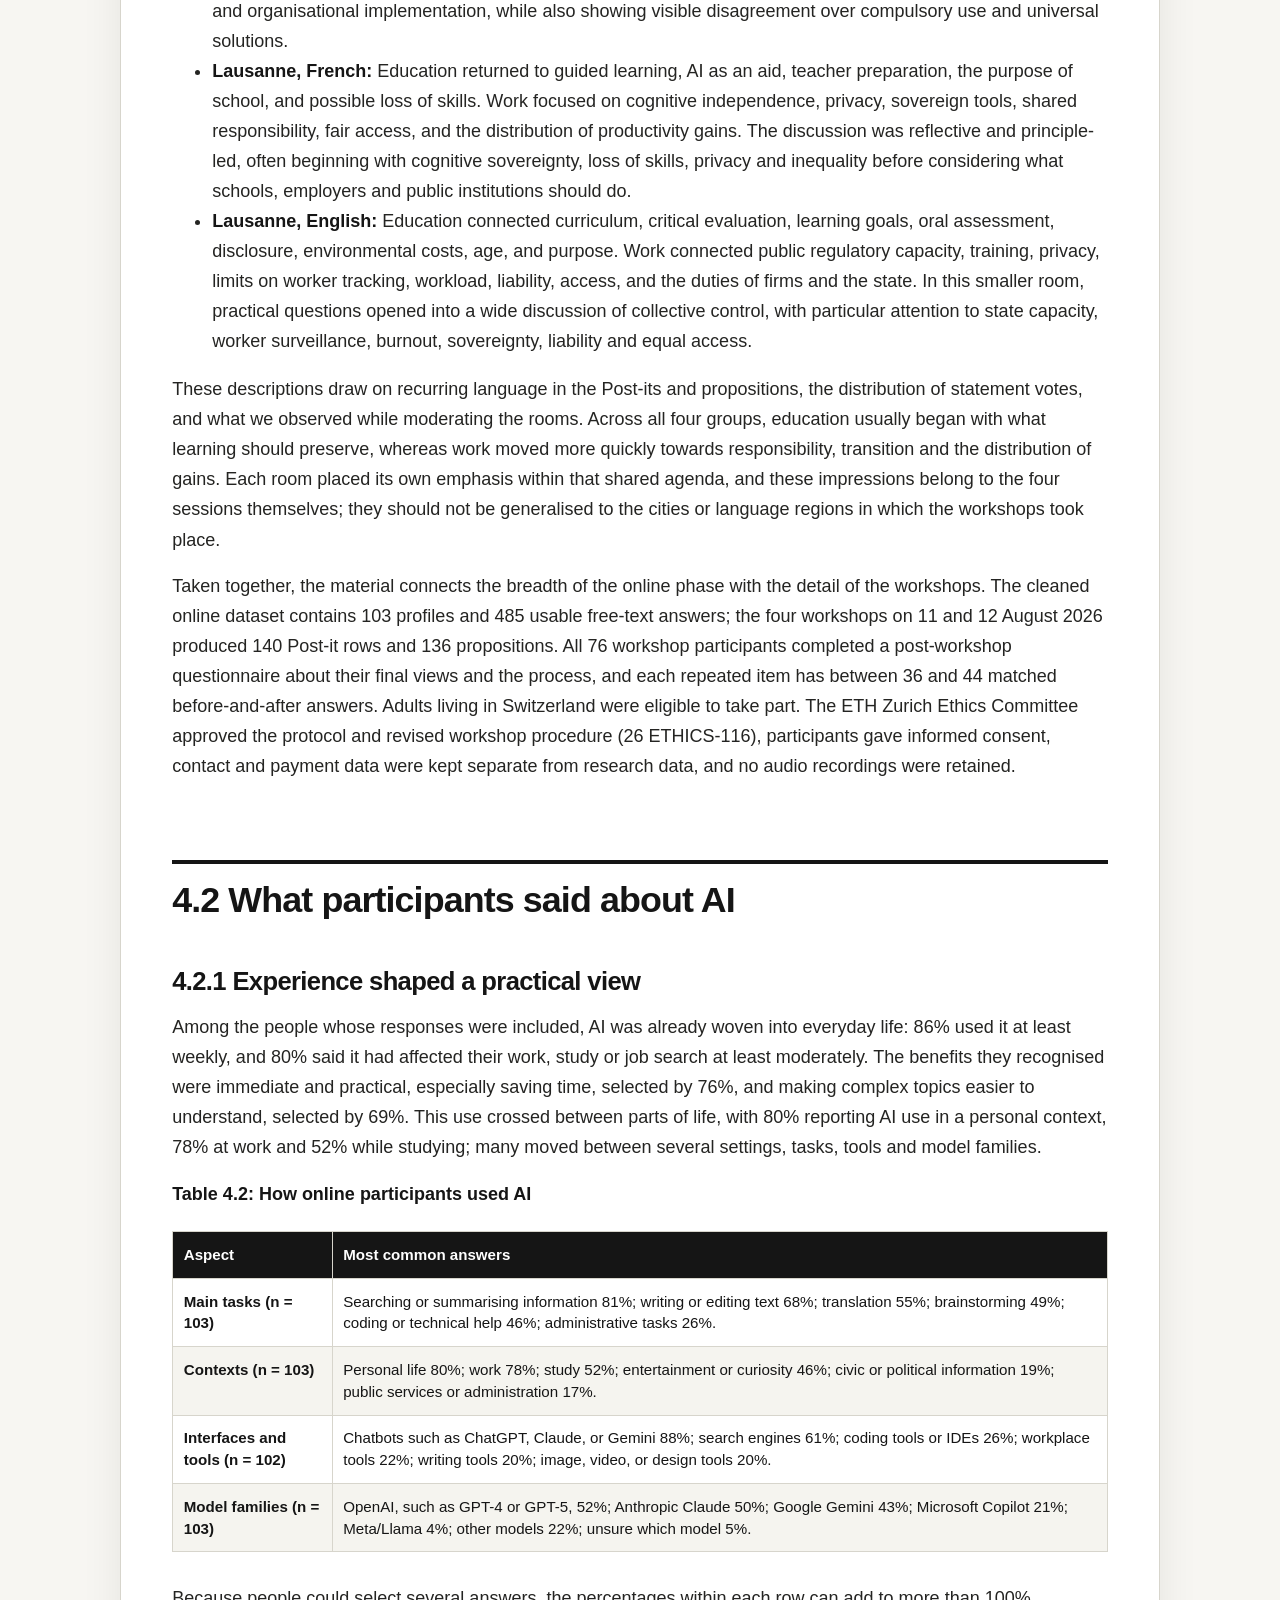
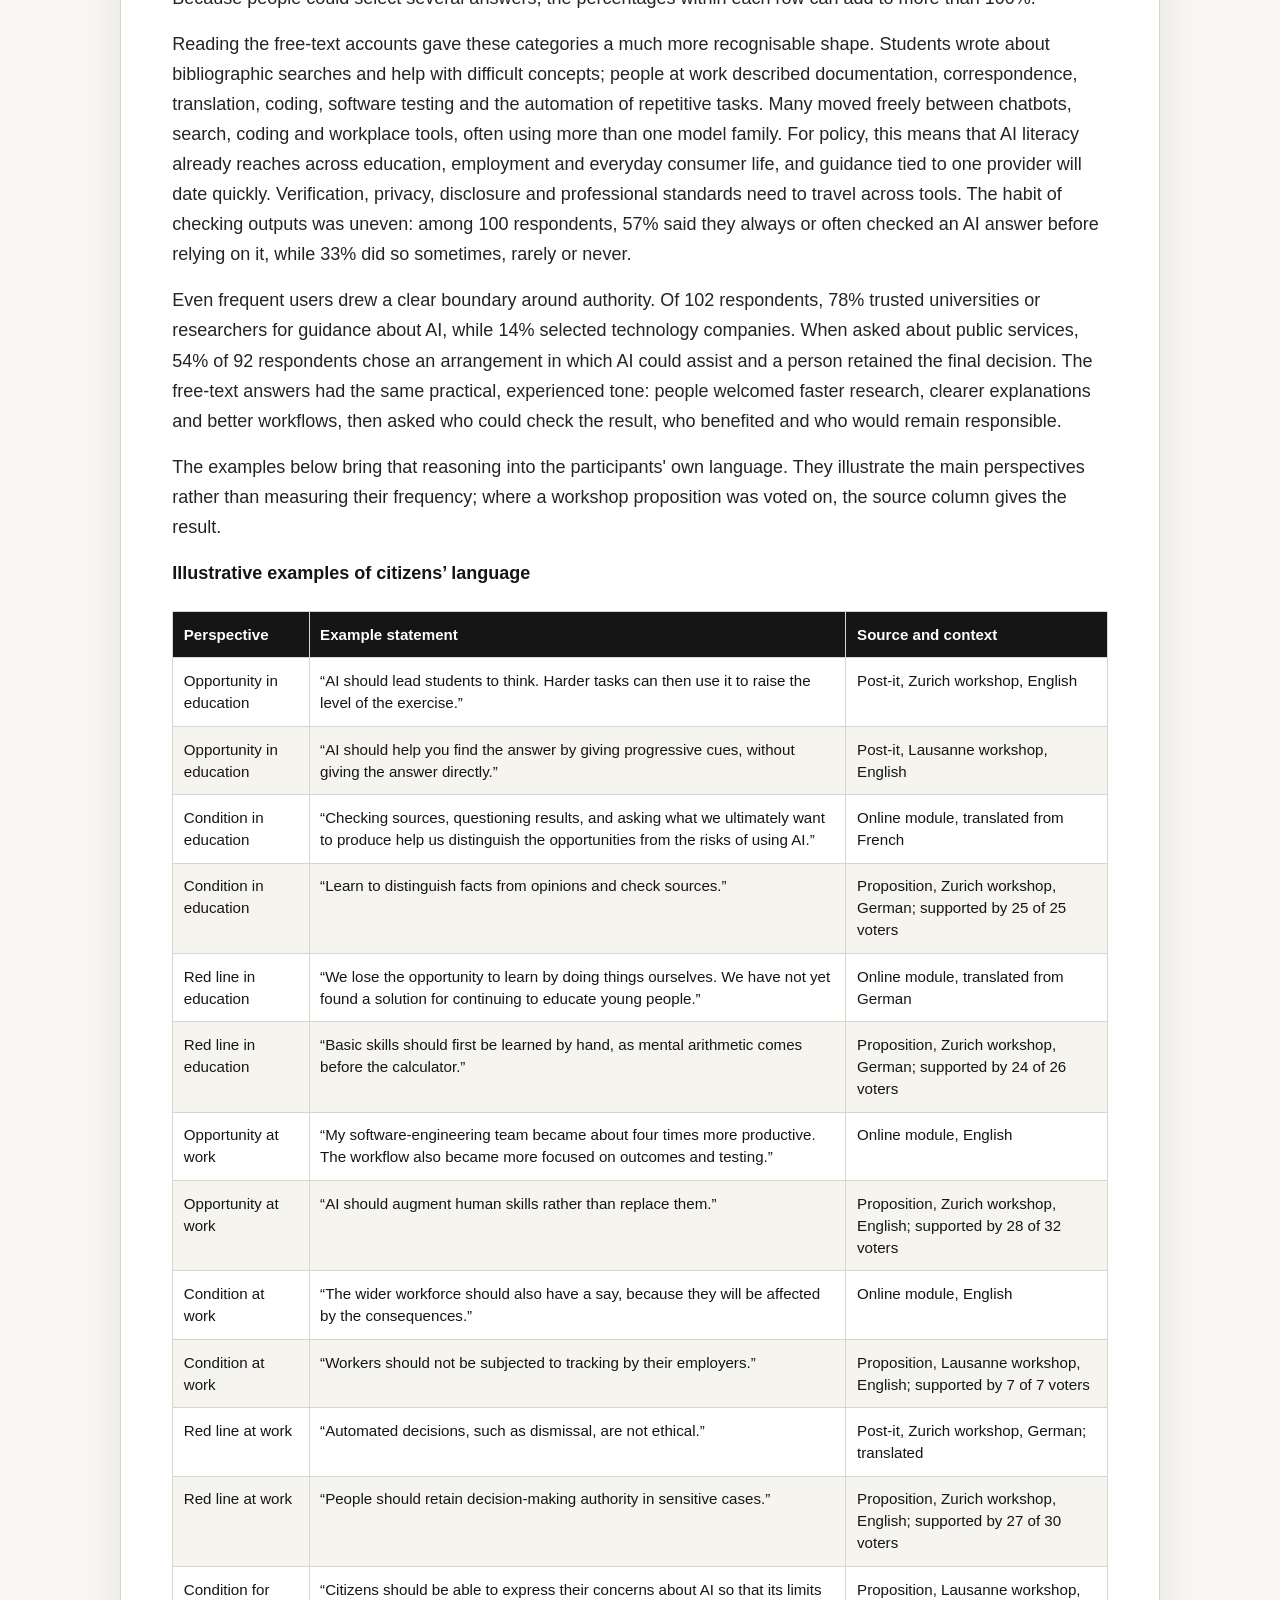
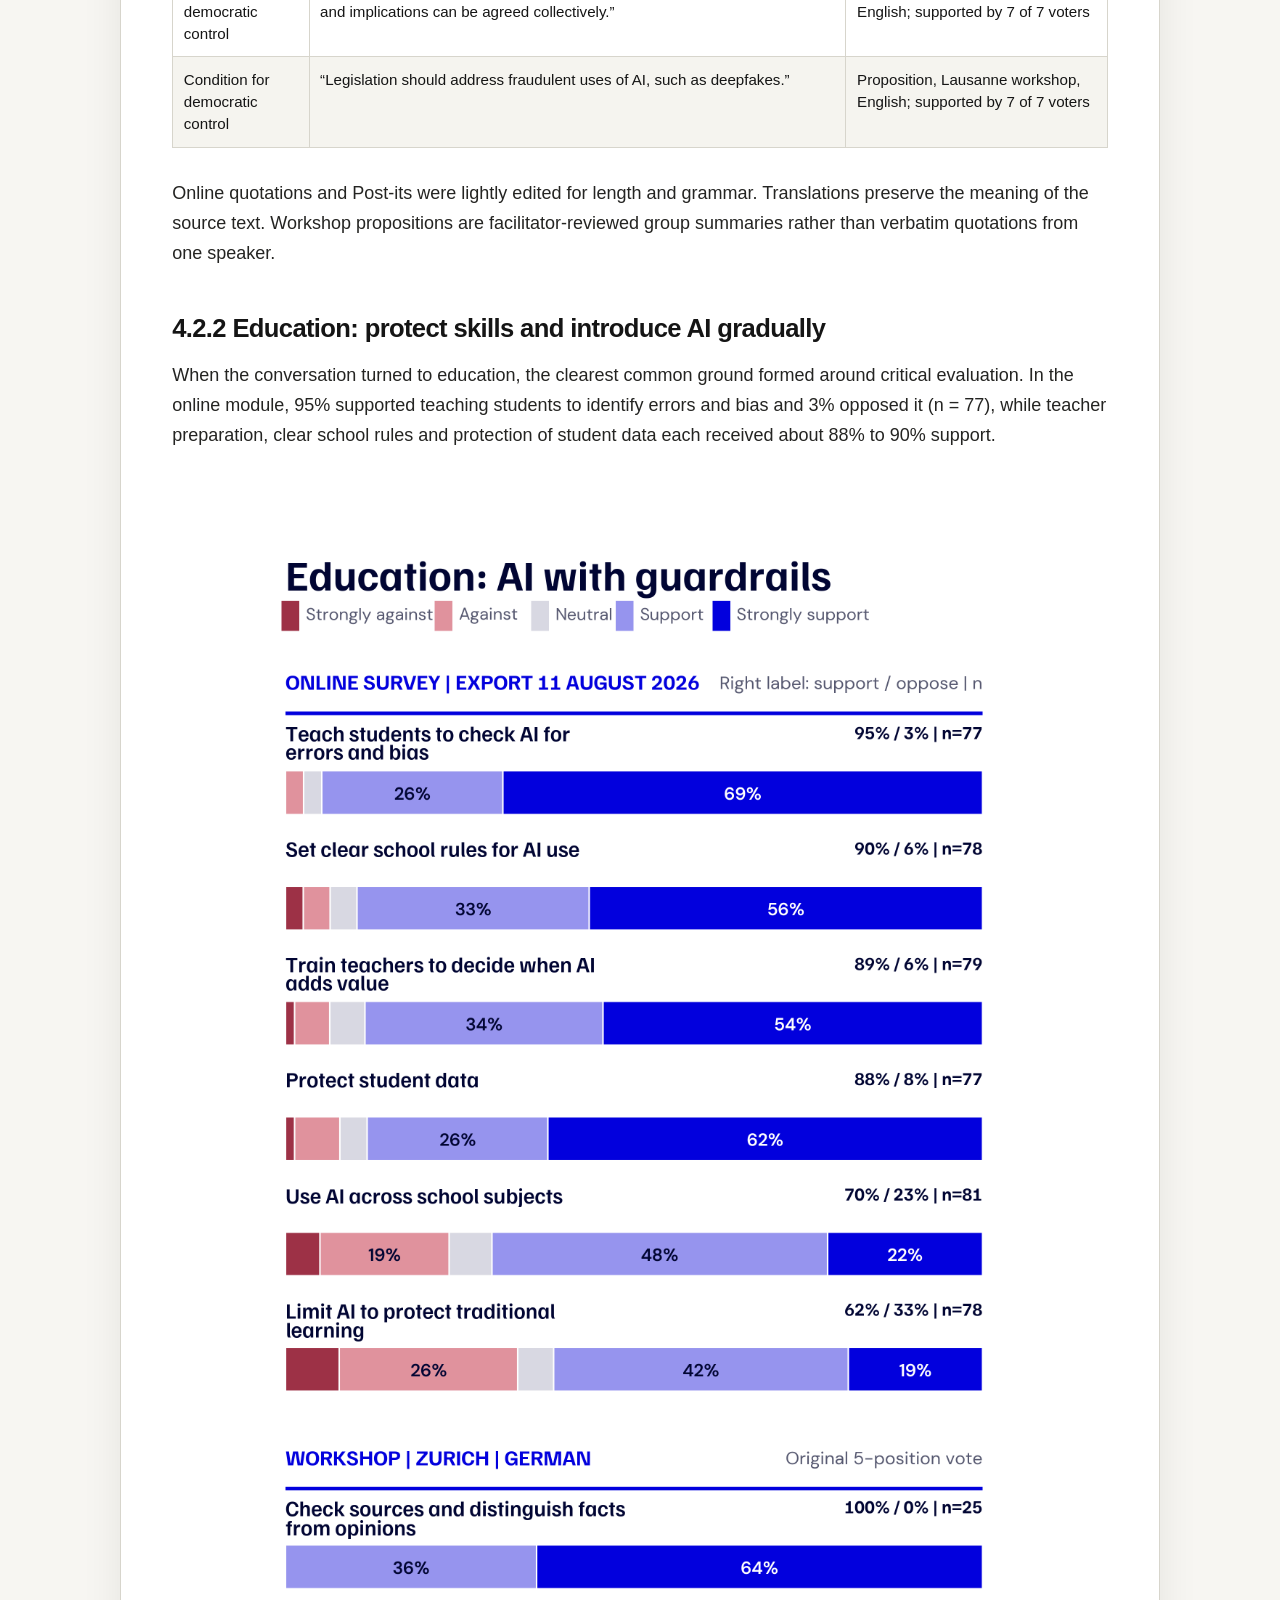
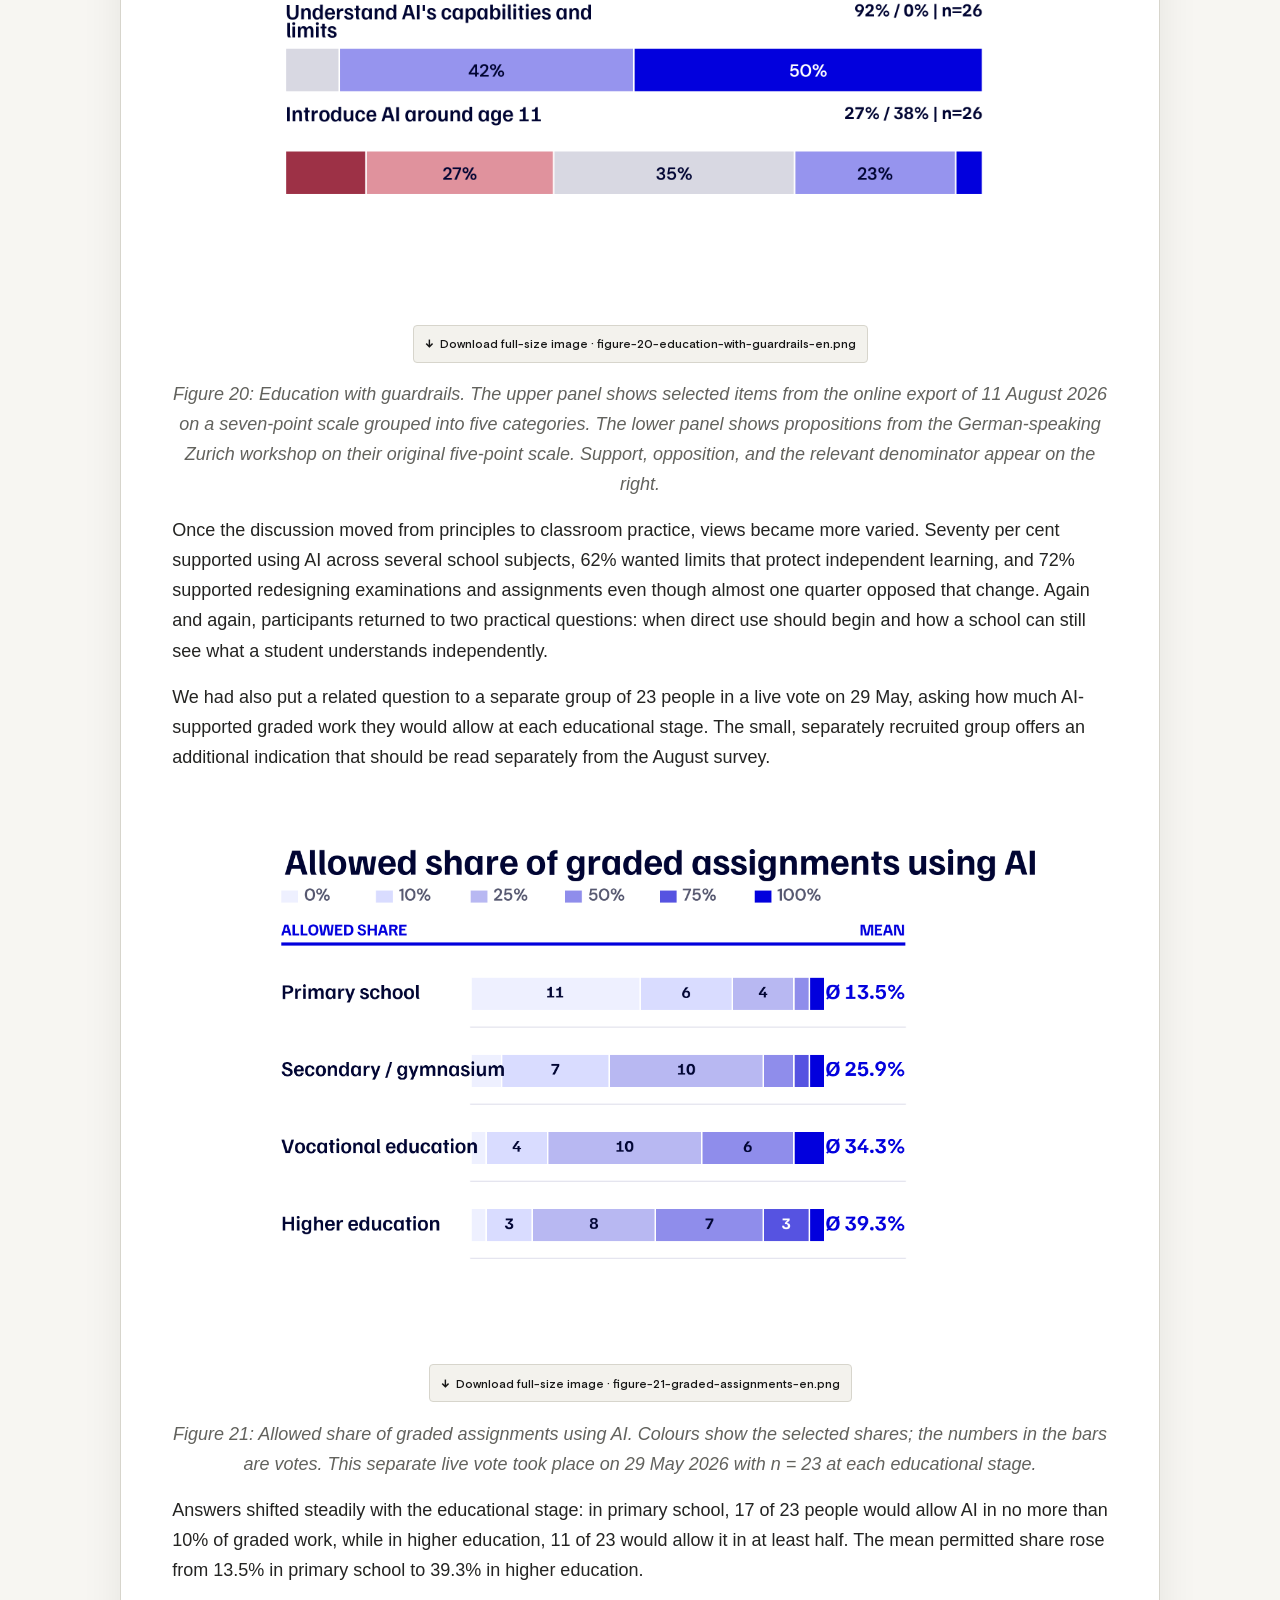
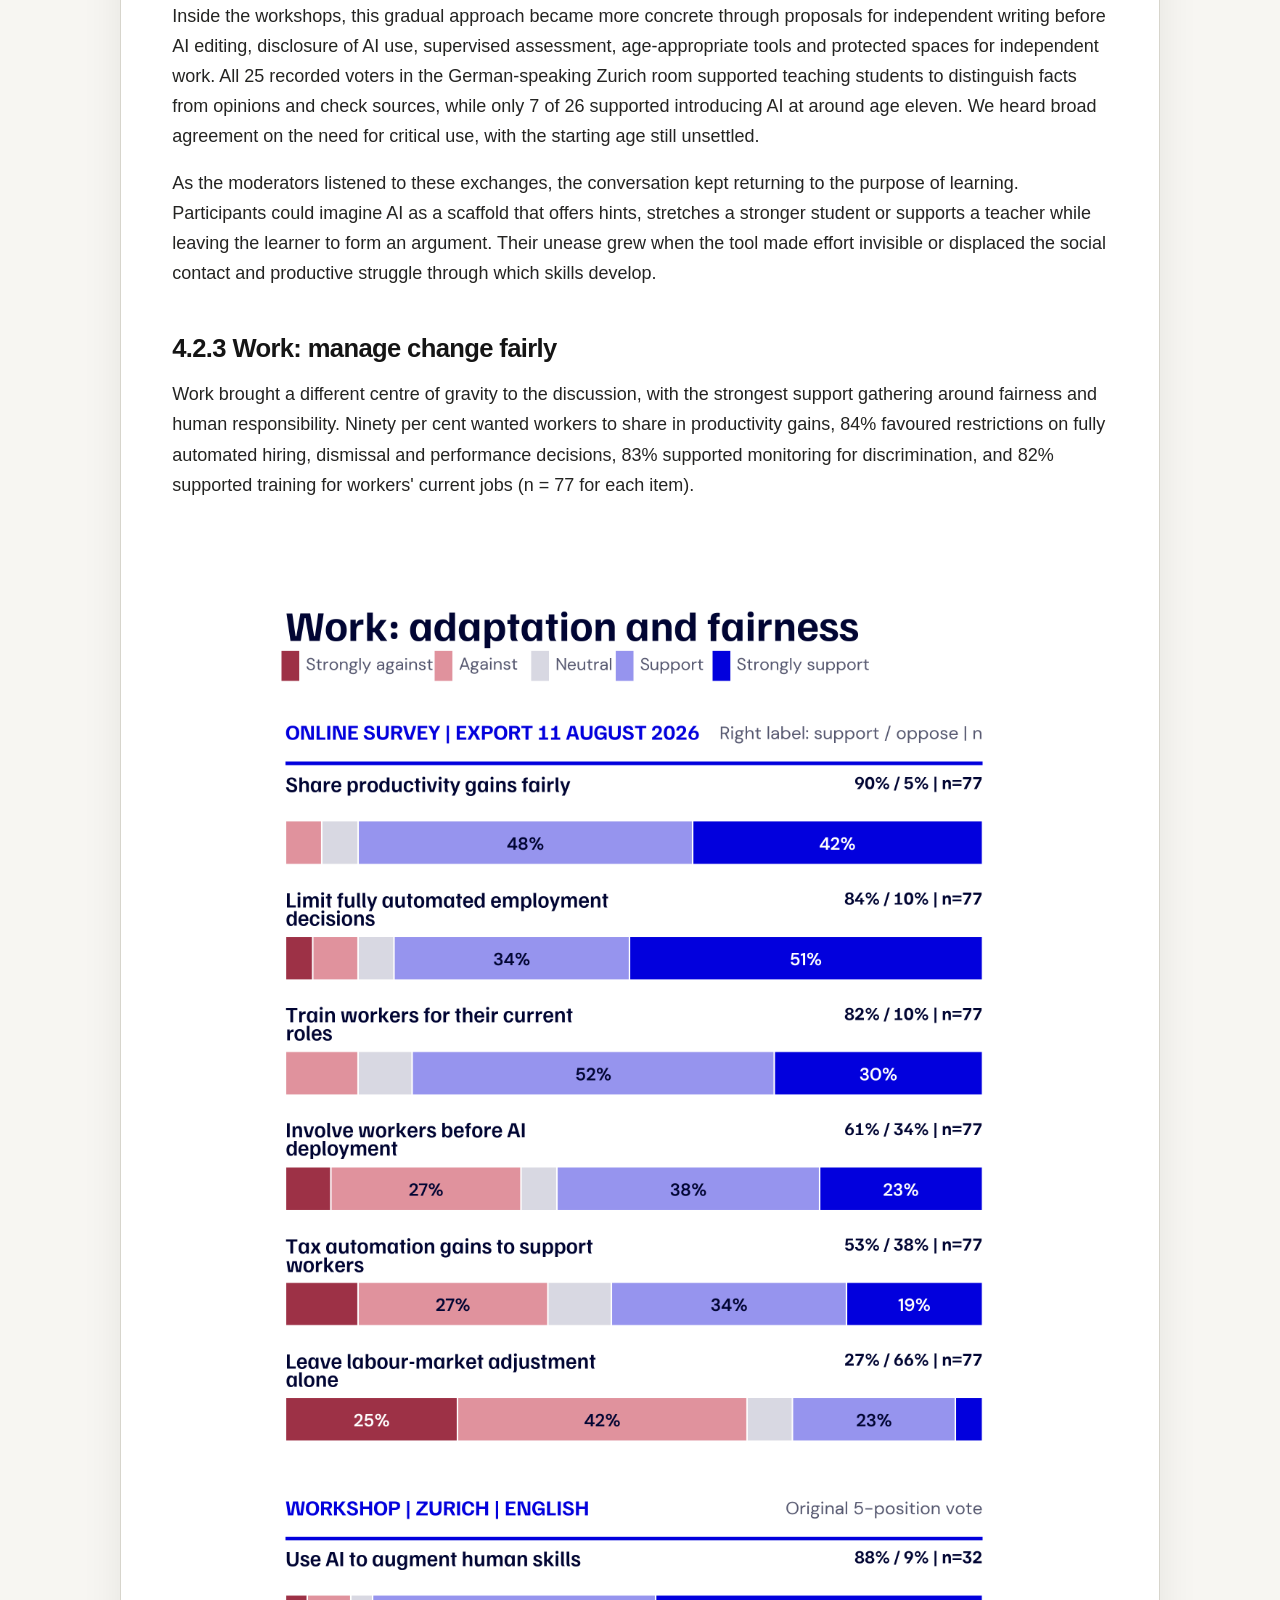
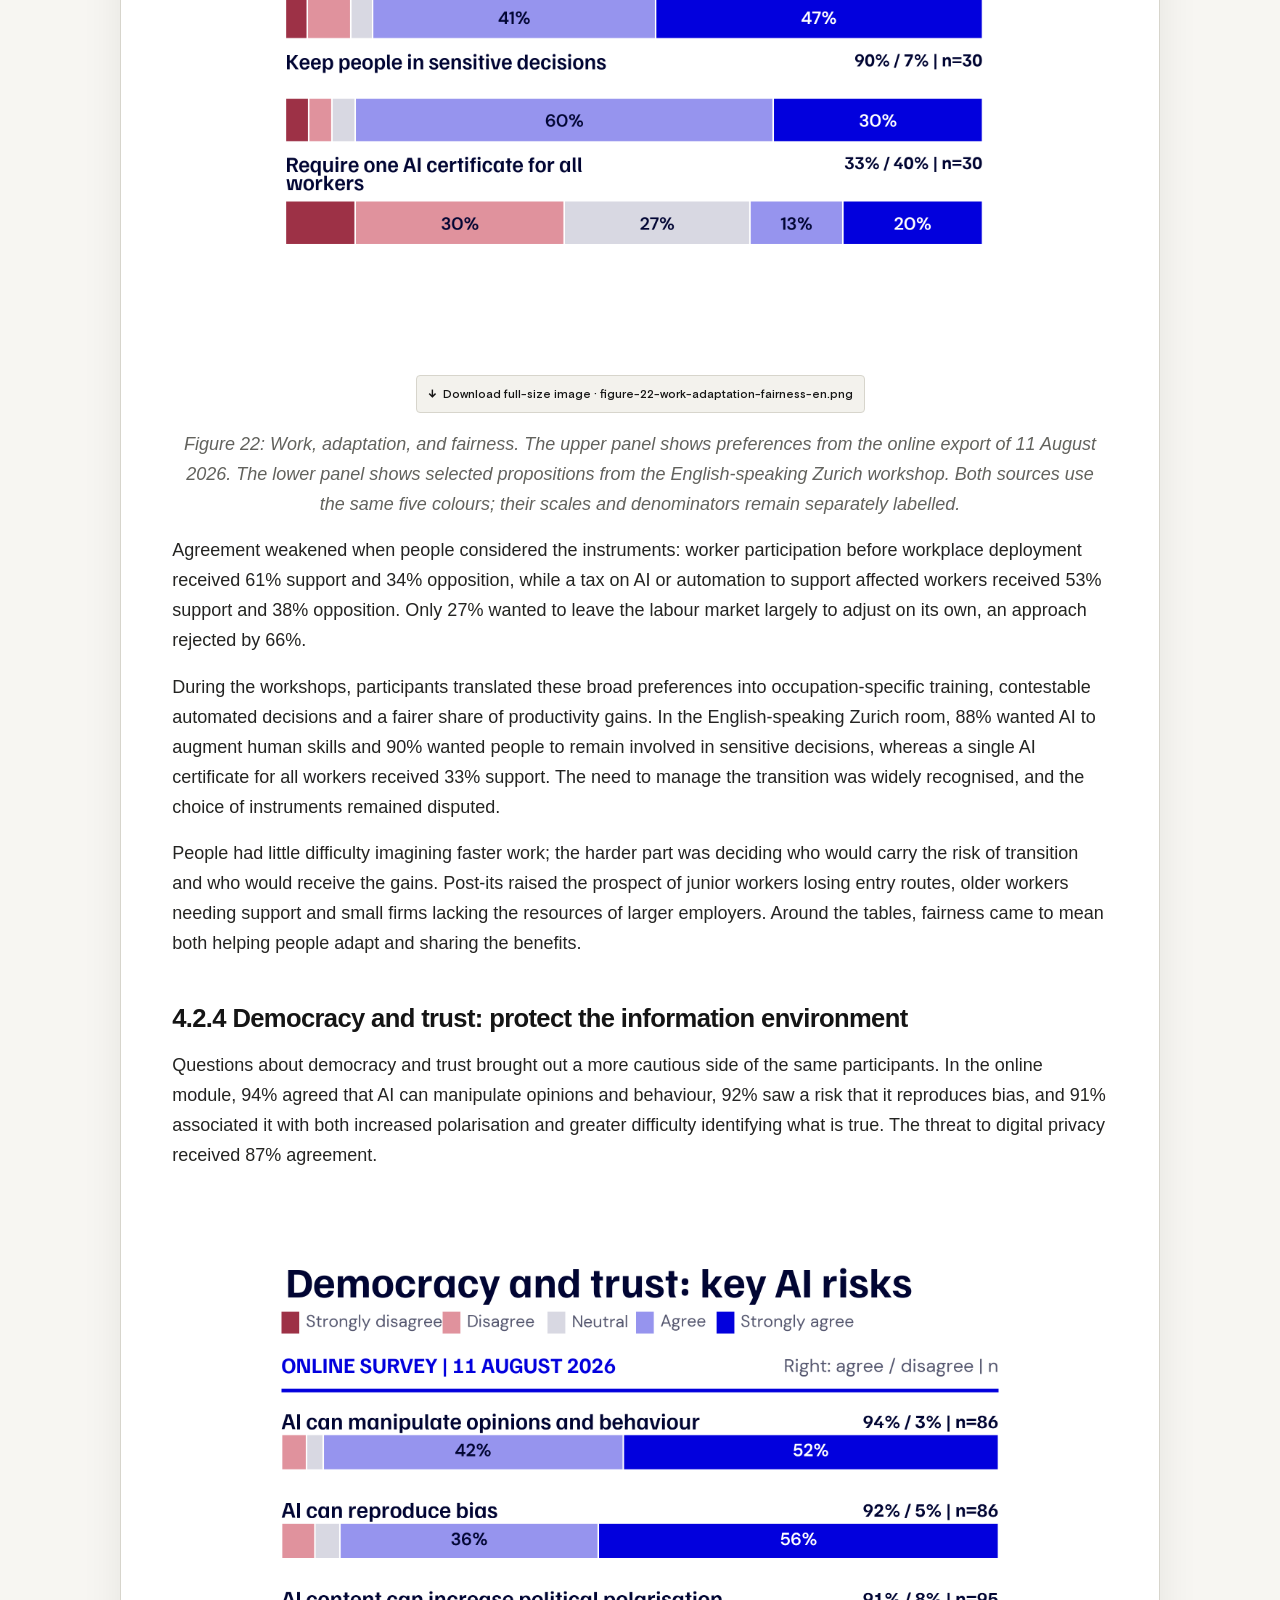
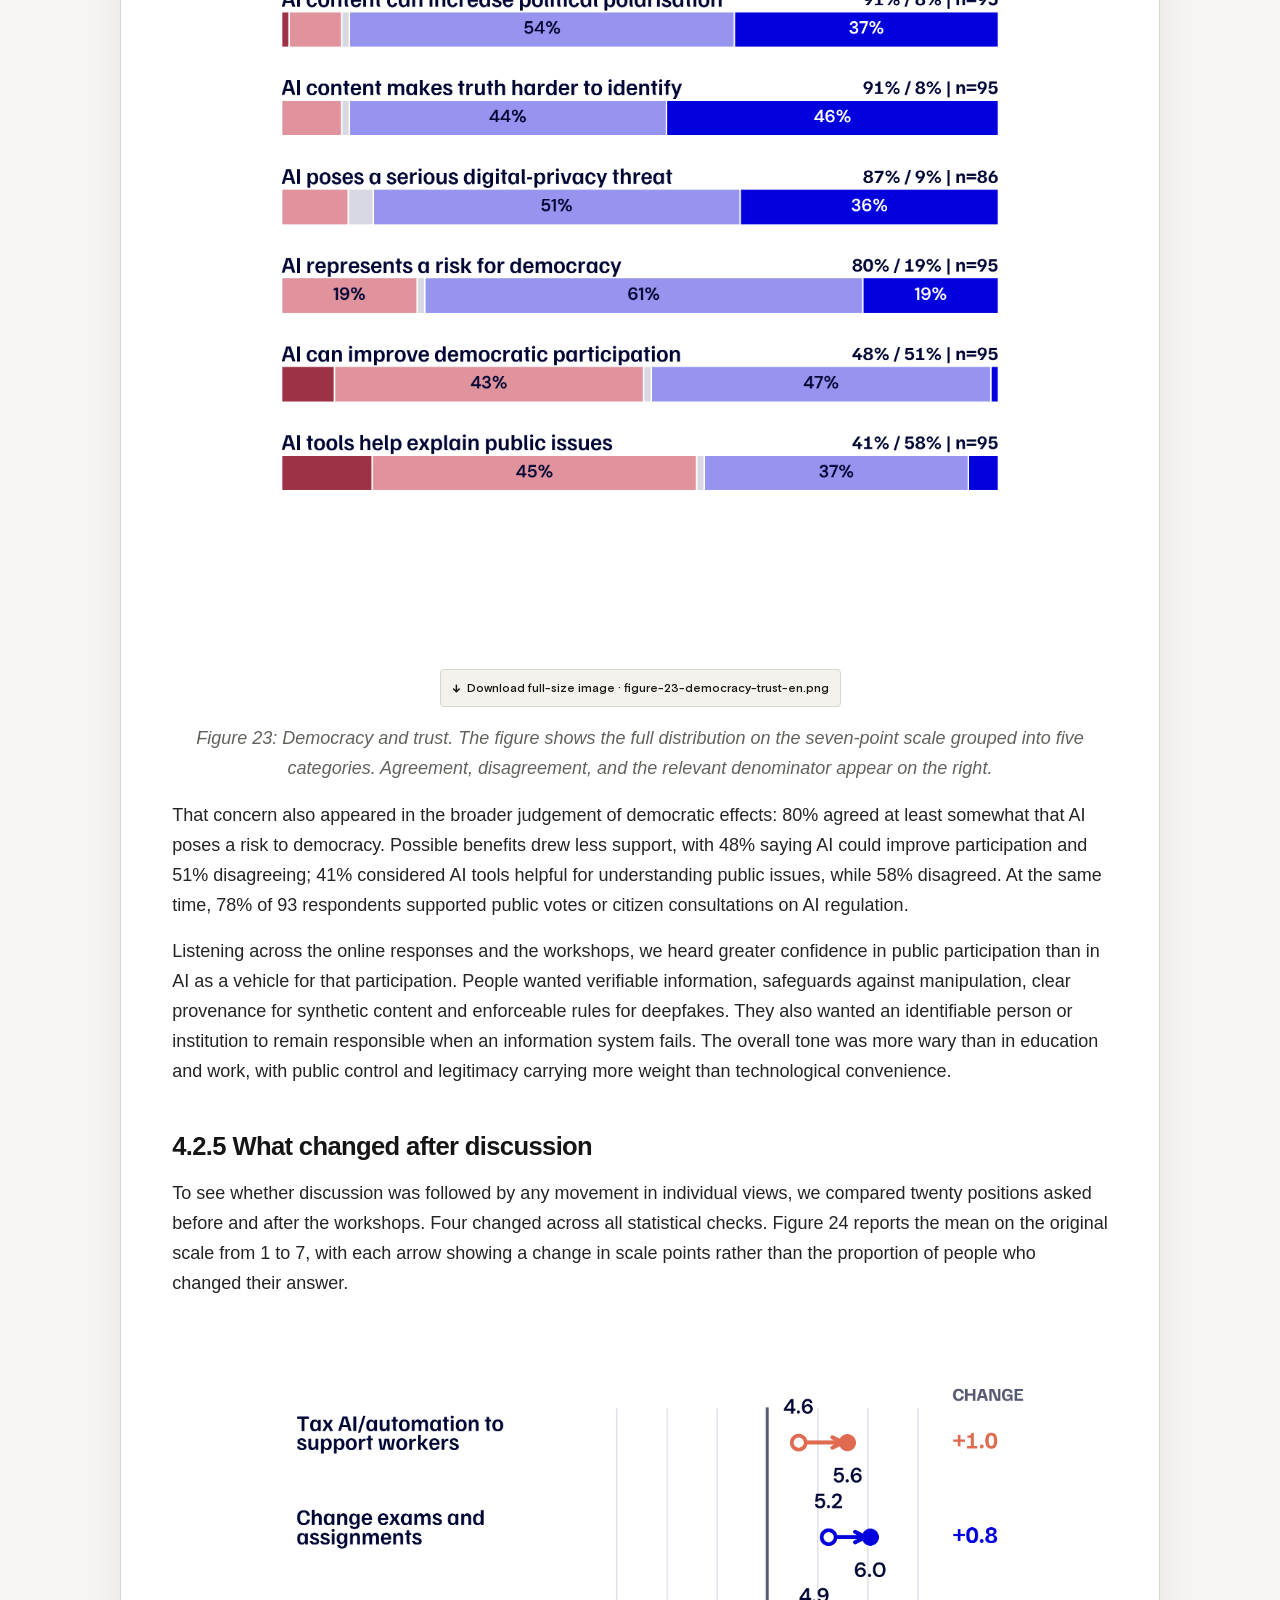
==== commit 8e6b4459: "Make chapter 4 handoff links reliable" ====
--- a/chapter4-review-4b8e2d/index.html
+++ b/chapter4-review-4b8e2d/index.html
@@ -9,7 +9,7 @@
     <meta name="theme-color" content="#f7f6f2">
     <title>Chapter 4: Citizen views on AI · Swiss AI Futures</title>
     <link rel="icon" type="image/png" href="../assets/images/logos/favicon.png">
-    <link rel="stylesheet" href="styles.css">
+    <link rel="stylesheet" href="styles.css?v=20260825b">
   </head>
   <body>
     <a class="skip-link" href="#workspace">Skip to the chapter</a>
@@ -43,7 +43,7 @@
       </section>
 
       <section class="transfer-note" aria-label="Using the chapter in another document">
-        <p><strong>Using the chapter elsewhere?</strong> Copy the formatted text, then download each image from the link directly beneath it.</p>
+        <p><strong>Using the chapter elsewhere?</strong> Open the copy-ready view, then download each image from the link directly beneath it.</p>
         <div class="transfer-links">
           <a href="downloads/chapter4-images-english.zip" download>English image pack</a>
           <a href="downloads/chapter4-images-german.zip" download>Deutsches Bildpaket</a>
@@ -69,9 +69,9 @@
           </header>
 
           <div class="document-actions" aria-label="English document actions">
-            <button class="primary-button" type="button" data-copy-rich="en">Copy formatted text</button>
+            <a class="primary-button link-button" href="chapter4-en-copy.html" target="_blank" rel="noopener noreferrer">Open copy-ready view</a>
             <button class="edit-toggle secondary-button" type="button" data-language-action="en">Edit Markdown</button>
-            <button class="secondary-button" type="button" data-download="en">Download .md</button>
+            <a class="secondary-button link-button" href="chapter4-en.md" download>Download .md</a>
             <a class="secondary-button link-button" href="downloads/chapter4-images-english.zip" download>Download images</a>
           </div>
 
@@ -104,9 +104,9 @@
           </header>
 
           <div class="document-actions" aria-label="German document actions">
-            <button class="primary-button" type="button" data-copy-rich="de">Formatierten Text kopieren</button>
+            <a class="primary-button link-button" href="chapter4-de-copy.html" target="_blank" rel="noopener noreferrer">Kopieransicht öffnen</a>
             <button class="edit-toggle secondary-button" type="button" data-language-action="de">Markdown bearbeiten</button>
-            <button class="secondary-button" type="button" data-download="de">.md herunterladen</button>
+            <a class="secondary-button link-button" href="chapter4-de.md" download>.md herunterladen</a>
             <a class="secondary-button link-button" href="downloads/chapter4-images-german.zip" download>Bilder herunterladen</a>
           </div>
 
@@ -134,6 +134,6 @@
     <div class="toast" id="toast" role="status" aria-live="polite" hidden></div>
 
     <script src="vendor/marked.umd.js"></script>
-    <script src="app.js"></script>
+    <script src="app.js?v=20260825b"></script>
   </body>
 </html>
--- a/chapter4-review-4b8e2d/styles.css
+++ b/chapter4-review-4b8e2d/styles.css
@@ -630,6 +630,16 @@
   color: var(--muted);
 }
 
+.clipboard-copy-surface {
+  position: fixed;
+  top: 0;
+  left: -10000px;
+  width: 800px;
+  background: white;
+  color: black;
+  pointer-events: none;
+}
+
 .toast {
   position: fixed;
   right: 18px;
